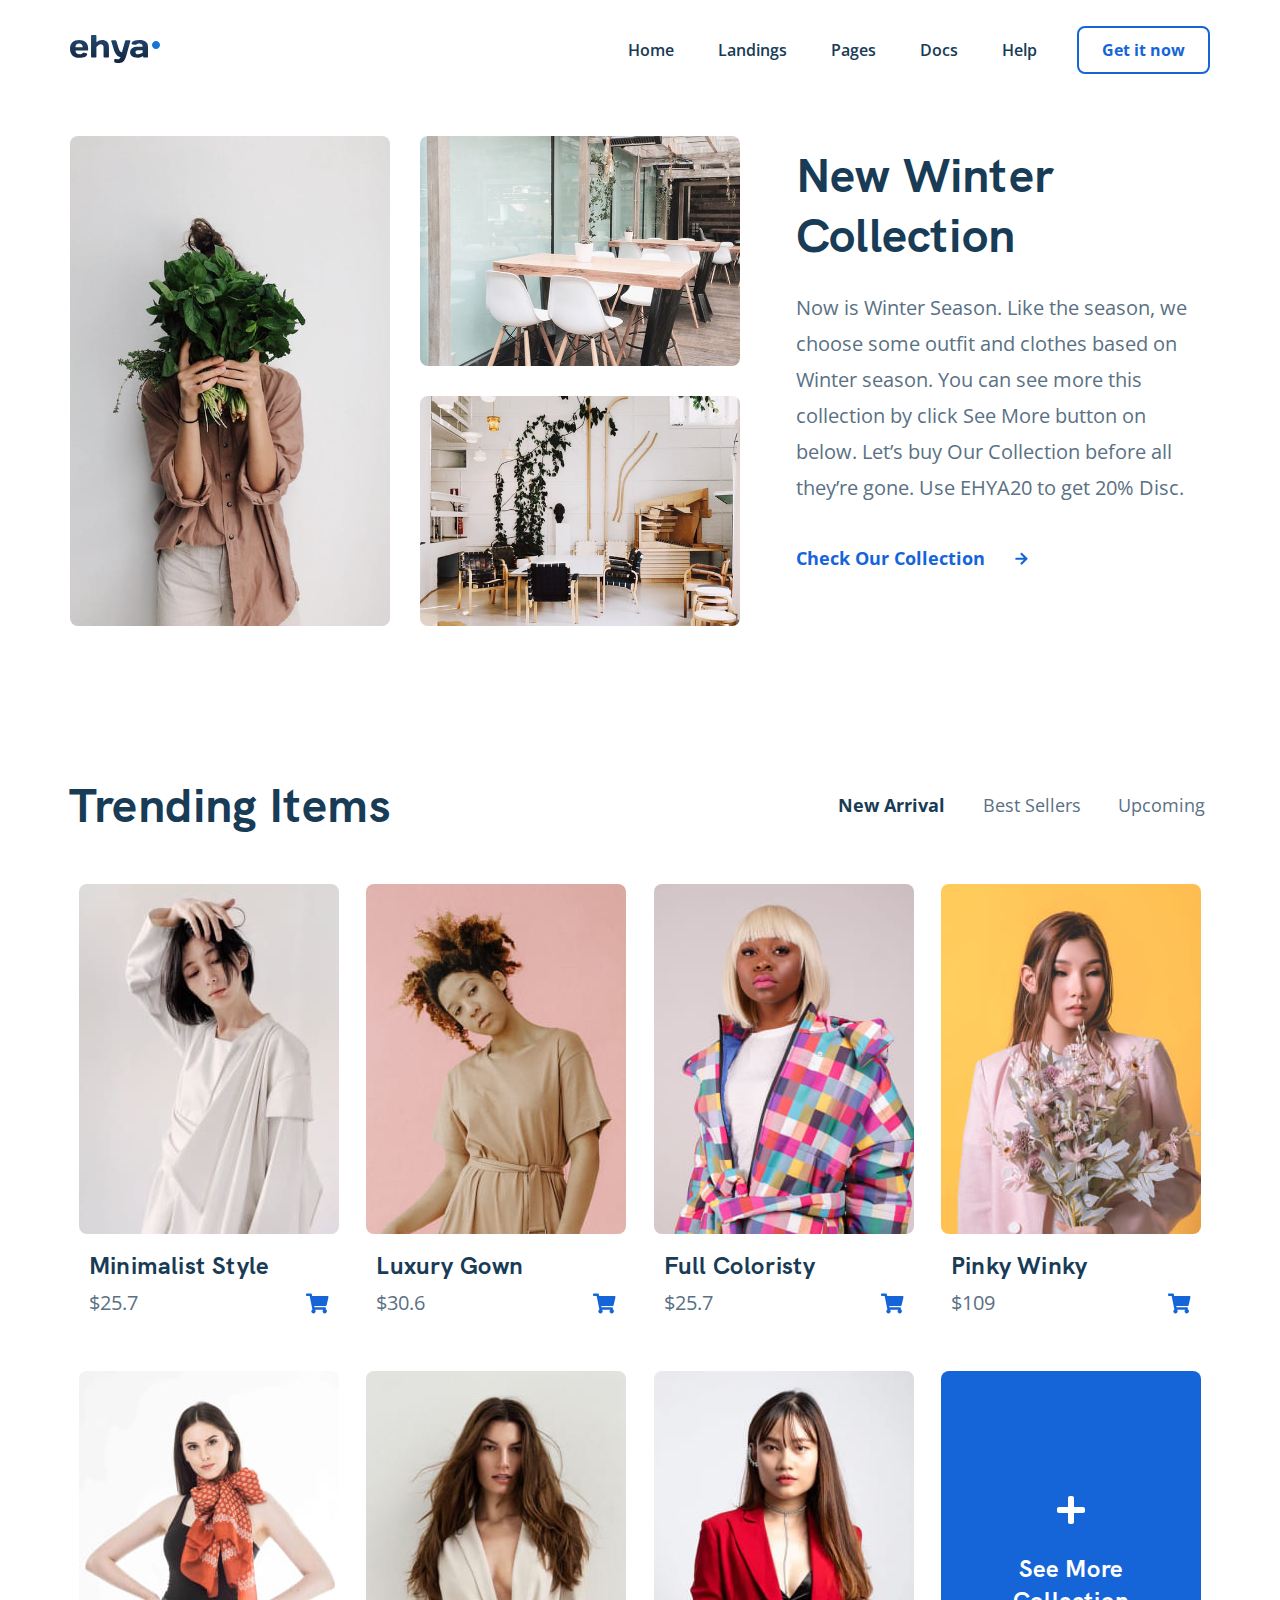
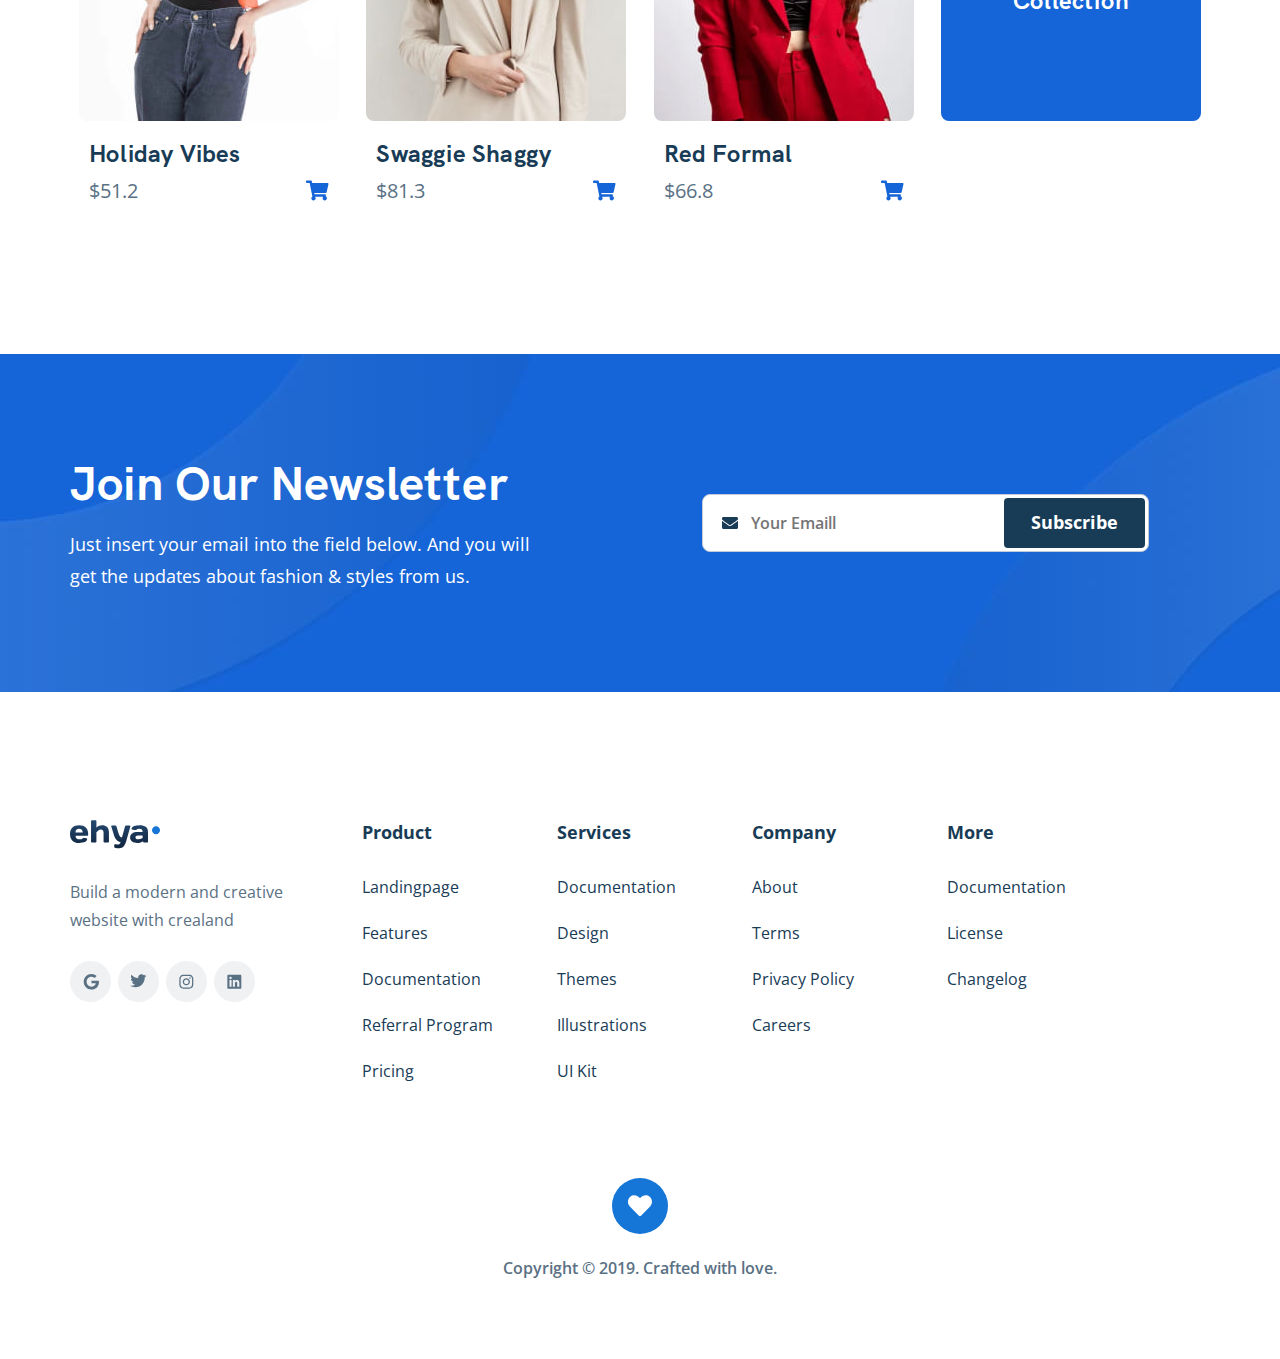
==== index.html @ 6356eb0f "create: add menu" ====
<!DOCTYPE html>
<html lang="en">
	<head>
		<meta charset="UTF-8" />
		<meta name="viewport" content="width=device-width, initial-scale=1.0" />
		<link rel="stylesheet" href="css/style.min.css" />
		<link rel="stylesheet" href="css/style.css.map" />
		<link href="https://fonts.googleapis.com/css2?family=Open+Sans:wght@400;600;700&display=swap" rel="stylesheet" />
		<title>Ehay - Home</title>
	</head>
	<body>
		<header class="header">
			<div class="header-container">
				<div class="header-wrapper">
					<a href="index.html" class="header__logo">
						<img src="img/header-logo.svg" alt="Logo: Ehay" class="header__logo_image" />
					</a>
					<div class="header__items">
						<div class="header__links">
							<a href="#" class="header__item">Home</a>
							<a href="#" class="header__item">Landings</a>
							<a href="#" class="header__item">Pages</a>
							<a href="#" class="header__item">Docs</a>
							<a href="#" class="header__item">Help</a>
						</div>
						<!-- /.header__links -->
						<button type="button" class="header__button">Get it now</button>
						<a href="#" class="header__menu-block"><span class="header__menu header__menu_main"></span></a>
						<div class="header__menu_window menu">
							<div class="menu__links">
								<a href="#" class="menu__item">Home</a>
								<a href="#" class="menu__item">Landings</a>
								<a href="#" class="menu__item">Pages</a>
								<a href="#" class="menu__item">Docs</a>
								<a href="#" class="menu__item">Help</a>
							</div>
							<!-- /.menu__links -->
							<button type="button" class="menu__button">Get it now</button>
						</div>
						<!-- /.header__menu /.menu -->
					</div>
					<!-- /.header__items -->
				</div>
				<!-- /.header-wrapper -->
			</div>
			<!-- /.container -->
		</header>
		<div class="collection">
			<div class="collection-cotainer">
				<div class="collection-left">
					<div class="collection-left__first">
						<img src="img/collection-1.jpg" alt="Image: girl" class="collection-left__first_image" />
					</div>
					<!-- /.collection-left__first -->
					<div class="collection-left__second">
						<img src="img/collection-2.jpg" alt="Image: home" class="collection-left__second_image-1" />
						<img src="img/collection-3.jpg" alt="Image: home" class="collection-left__second_image-2" />
					</div>
				</div>
				<!-- /.collection-left -->
				<div class="collection-right">
					<h2 class="collection-right__title">New Winter Collection</h2>
					<p class="collection-right__text">
						Now is Winter Season. Like the season, we choose some outfit and clothes based on Winter season. You can see more this collection by click See More button on below. Let’s buy Our
						Collection before all they’re gone. Use EHYA20 to get 20% Disc.
					</p>
					<a href="#" class="collection-right__link">Check Our Collection</a>
				</div>
			</div>
			<!-- /.collection-cotainer -->
		</div>
		<!-- /.collection -->
		<div class="trending-items">
			<div class="container trending-items__container">
				<div class="trending-items__wrapper">
					<div class="trending-items__top">
						<h2 class="trending-items__title">Trending Items</h2>
						<ul class="trending-items__ul">
							<li data-target="#newArrival" class="trending-items__li trending-items__li--active">New Arrival</li>
							<li data-target="#bestSellers" class="trending-items__li">Best Sellers</li>
							<li data-target="#upcoming" class="trending-items__li">Upcoming</li>
						</ul>
					</div>
					<!-- /.trending-items__top -->
					<div id="newArrival" class="trending-items__bottom trending-items__bottom--active">
						<div class="trending-items__item-main item-main">
							<img src="img/trending-items__image-1.jpg" alt="girl in clothes" class="item-main__image" />
							<h3 class="item-main__title">Minimalist Style</h3>
							<div class="item-main__price">
								<span class="item-main__price-tag">$25.7</span>
								<img src="img/trending-items__price-basket.svg" alt="Icon: basket" class="item-main__price-basket" />
							</div>
							<!-- /.item-main__price -->
						</div>
						<!-- /.trending-items__item-main /.item-main -->
						<div class="trending-items__item-main item-main">
							<img src="img/trending-items__image-2.jpg" alt="girl in clothes" class="item-main__image" />
							<h3 class="item-main__title">Luxury Gown</h3>
							<div class="item-main__price">
								<span class="item-main__price-tag">$30.6</span>
								<img src="img/trending-items__price-basket.svg" alt="Icon: basket" class="item-main__price-basket" />
							</div>
							<!-- /.item-main__price -->
						</div>
						<!-- /.trending-items__item-main /.item-main -->
						<div class="trending-items__item-main item-main">
							<img src="img/trending-items__image-3.jpg" alt="girl in clothes" class="item-main__image" />
							<h3 class="item-main__title">Full Coloristy</h3>
							<div class="item-main__price">
								<span class="item-main__price-tag">$25.7</span>
								<img src="img/trending-items__price-basket.svg" alt="Icon: basket" class="item-main__price-basket" />
							</div>
							<!-- /.item-main__price -->
						</div>
						<!-- /.trending-items__item-main /.item-main -->
						<div class="trending-items__item-main item-main">
							<img src="img/trending-items__image-4.jpg" alt="girl in clothes" class="item-main__image" />
							<h3 class="item-main__title">Pinky Winky</h3>
							<div class="item-main__price">
								<span class="item-main__price-tag">$109</span>
								<img src="img/trending-items__price-basket.svg" alt="Icon: basket" class="item-main__price-basket" />
							</div>
							<!-- /.item-main__price -->
						</div>
						<!-- /.trending-items__item-main /.item-main -->
						<div class="trending-items__item-main item-main">
							<img src="img/trending-items__image-5.jpg" alt="girl in clothes" class="item-main__image" />
							<h3 class="item-main__title">Holiday Vibes</h3>
							<div class="item-main__price">
								<span class="item-main__price-tag">$51.2</span>
								<img src="img/trending-items__price-basket.svg" alt="Icon: basket" class="item-main__price-basket" />
							</div>
							<!-- /.item-main__price -->
						</div>
						<!-- /.trending-items__item-main /.item-main -->
						<div class="trending-items__item-main item-main">
							<img src="img/trending-items__image-6.jpg" alt="girl in clothes" class="item-main__image" />
							<h3 class="item-main__title">Swaggie Shaggy</h3>
							<div class="item-main__price">
								<span class="item-main__price-tag">$81.3</span>
								<img src="img/trending-items__price-basket.svg" alt="Icon: basket" class="item-main__price-basket" />
							</div>
							<!-- /.item-main__price -->
						</div>
						<!-- /.trending-items__item-main /.item-main -->
						<div class="trending-items__item-main item-main">
							<img src="img/trending-items__image-7.jpg" alt="girl in clothes" class="item-main__image" />
							<h3 class="item-main__title">Red Formal</h3>
							<div class="item-main__price">
								<span class="item-main__price-tag">$66.8</span>
								<img src="img/trending-items__price-basket.svg" alt="Icon: basket" class="item-main__price-basket" />
							</div>
							<!-- /.item-main__price -->
						</div>
						<!-- /.trending-items__item-main /.item-main -->
						<a href="#" class="trending-items__item-more item-more">
							<div class="item-more__wrapper">
								<img src="img/trending-items__more.svg" alt="Icon: plus" class="item-more__image" />
								<span class="item-more__text">See More<br />Collection</span>
							</div>
						</a>
						<!-- /.trending-items__item-more /.item-more -->
					</div>
					<!-- /.trending-items__bottom -->
					<div id="bestSellers" class="trending-items__bottom">
						<div class="trending-items__item-main item-main">
							<img src="img/trending-items__image-2.jpg" alt="girl in clothes" class="item-main__image" />
							<h3 class="item-main__title">Luxury Gown</h3>
							<div class="item-main__price">
								<span class="item-main__price-tag">$30.6</span>
								<img src="img/trending-items__price-basket.svg" alt="Icon: basket" class="item-main__price-basket" />
							</div>
							<!-- /.item-main__price -->
						</div>
						<!-- /.trending-items__item-main /.item-main -->
						<div class="trending-items__item-main item-main">
							<img src="img/trending-items__image-3.jpg" alt="girl in clothes" class="item-main__image" />
							<h3 class="item-main__title">Full Coloristy</h3>
							<div class="item-main__price">
								<span class="item-main__price-tag">$25.7</span>
								<img src="img/trending-items__price-basket.svg" alt="Icon: basket" class="item-main__price-basket" />
							</div>
							<!-- /.item-main__price -->
						</div>
						<!-- /.trending-items__item-main /.item-main -->
						<div class="trending-items__item-main item-main">
							<img src="img/trending-items__image-6.jpg" alt="girl in clothes" class="item-main__image" />
							<h3 class="item-main__title">Swaggie Shaggy</h3>
							<div class="item-main__price">
								<span class="item-main__price-tag">$81.3</span>
								<img src="img/trending-items__price-basket.svg" alt="Icon: basket" class="item-main__price-basket" />
							</div>
							<!-- /.item-main__price -->
						</div>
						<!-- /.trending-items__item-main /.item-main -->
						<div class="trending-items__item-main item-main">
							<img src="img/trending-items__image-7.jpg" alt="girl in clothes" class="item-main__image" />
							<h3 class="item-main__title">Red Formal</h3>
							<div class="item-main__price">
								<span class="item-main__price-tag">$66.8</span>
								<img src="img/trending-items__price-basket.svg" alt="Icon: basket" class="item-main__price-basket" />
							</div>
							<!-- /.item-main__price -->
						</div>
						<!-- /.trending-items__item-main /.item-main -->
						<div class="trending-items__item-main item-main">
							<img src="img/trending-items__image-4.jpg" alt="girl in clothes" class="item-main__image" />
							<h3 class="item-main__title">Pinky Winky</h3>
							<div class="item-main__price">
								<span class="item-main__price-tag">$109</span>
								<img src="img/trending-items__price-basket.svg" alt="Icon: basket" class="item-main__price-basket" />
							</div>
							<!-- /.item-main__price -->
						</div>
						<!-- /.trending-items__item-main /.item-main -->
						<div class="trending-items__item-main item-main">
							<img src="img/trending-items__image-5.jpg" alt="girl in clothes" class="item-main__image" />
							<h3 class="item-main__title">Holiday Vibes</h3>
							<div class="item-main__price">
								<span class="item-main__price-tag">$51.2</span>
								<img src="img/trending-items__price-basket.svg" alt="Icon: basket" class="item-main__price-basket" />
							</div>
							<!-- /.item-main__price -->
						</div>
						<!-- /.trending-items__item-main /.item-main -->
						<div class="trending-items__item-main item-main">
							<img src="img/trending-items__image-1.jpg" alt="girl in clothes" class="item-main__image" />
							<h3 class="item-main__title">Minimalist Style</h3>
							<div class="item-main__price">
								<span class="item-main__price-tag">$25.7</span>
								<img src="img/trending-items__price-basket.svg" alt="Icon: basket" class="item-main__price-basket" />
							</div>
							<!-- /.item-main__price -->
						</div>
						<!-- /.trending-items__item-main /.item-main -->
						<a href="#" class="trending-items__item-more item-more">
							<div class="item-more__wrapper">
								<img src="img/trending-items__more.svg" alt="Icon: plus" class="item-more__image" />
								<span class="item-more__text">See More<br />Collection</span>
							</div>
						</a>
						<!-- /.trending-items__item-more /.item-more -->
					</div>
					<!-- /.trending-items__bottom -->
					<div id="upcoming" class="trending-items__bottom">
						<div class="trending-items__item-main item-main">
							<img src="img/trending-items__image-7.jpg" alt="girl in clothes" class="item-main__image" />
							<h3 class="item-main__title">Red Formal</h3>
							<div class="item-main__price">
								<span class="item-main__price-tag">$66.8</span>
								<img src="img/trending-items__price-basket.svg" alt="Icon: basket" class="item-main__price-basket" />
							</div>
							<!-- /.item-main__price -->
						</div>
						<!-- /.trending-items__item-main /.item-main -->
						<div class="trending-items__item-main item-main">
							<img src="img/trending-items__image-1.jpg" alt="girl in clothes" class="item-main__image" />
							<h3 class="item-main__title">Minimalist Style</h3>
							<div class="item-main__price">
								<span class="item-main__price-tag">$25.7</span>
								<img src="img/trending-items__price-basket.svg" alt="Icon: basket" class="item-main__price-basket" />
							</div>
							<!-- /.item-main__price -->
						</div>
						<!-- /.trending-items__item-main /.item-main -->
						<div class="trending-items__item-main item-main">
							<img src="img/trending-items__image-4.jpg" alt="girl in clothes" class="item-main__image" />
							<h3 class="item-main__title">Pinky Winky</h3>
							<div class="item-main__price">
								<span class="item-main__price-tag">$109</span>
								<img src="img/trending-items__price-basket.svg" alt="Icon: basket" class="item-main__price-basket" />
							</div>
							<!-- /.item-main__price -->
						</div>
						<!-- /.trending-items__item-main /.item-main -->
						<div class="trending-items__item-main item-main">
							<img src="img/trending-items__image-6.jpg" alt="girl in clothes" class="item-main__image" />
							<h3 class="item-main__title">Swaggie Shaggy</h3>
							<div class="item-main__price">
								<span class="item-main__price-tag">$81.3</span>
								<img src="img/trending-items__price-basket.svg" alt="Icon: basket" class="item-main__price-basket" />
							</div>
							<!-- /.item-main__price -->
						</div>
						<!-- /.trending-items__item-main /.item-main -->
						<div class="trending-items__item-main item-main">
							<img src="img/trending-items__image-5.jpg" alt="girl in clothes" class="item-main__image" />
							<h3 class="item-main__title">Holiday Vibes</h3>
							<div class="item-main__price">
								<span class="item-main__price-tag">$51.2</span>
								<img src="img/trending-items__price-basket.svg" alt="Icon: basket" class="item-main__price-basket" />
							</div>
							<!-- /.item-main__price -->
						</div>
						<!-- /.trending-items__item-main /.item-main -->
						<div class="trending-items__item-main item-main">
							<img src="img/trending-items__image-2.jpg" alt="girl in clothes" class="item-main__image" />
							<h3 class="item-main__title">Luxury Gown</h3>
							<div class="item-main__price">
								<span class="item-main__price-tag">$30.6</span>
								<img src="img/trending-items__price-basket.svg" alt="Icon: basket" class="item-main__price-basket" />
							</div>
							<!-- /.item-main__price -->
						</div>
						<!-- /.trending-items__item-main /.item-main -->
						<div class="trending-items__item-main item-main">
							<img src="img/trending-items__image-3.jpg" alt="girl in clothes" class="item-main__image" />
							<h3 class="item-main__title">Full Coloristy</h3>
							<div class="item-main__price">
								<span class="item-main__price-tag">$25.7</span>
								<img src="img/trending-items__price-basket.svg" alt="Icon: basket" class="item-main__price-basket" />
							</div>
							<!-- /.item-main__price -->
						</div>
						<!-- /.trending-items__item-main /.item-main -->
						<a href="#" class="trending-items__item-more item-more">
							<div class="item-more__wrapper">
								<img src="img/trending-items__more.svg" alt="Icon: plus" class="item-more__image" />
								<span class="item-more__text">See More<br />Collection</span>
							</div>
						</a>
						<!-- /.trending-items__item-more /.item-more -->
					</div>
					<!-- /.trending-items__bottom -->
				</div>
				<!-- /.trending-items__wrapper -->
			</div>
			<!-- /.container -->
		</div>
		<!-- /.trending-items -->
		<div class="newsletter">
			<div class="container">
				<div class="newsletter-wrapper">
					<div class="newsletter__left">
						<h2 class="newsletter__title">Join Our Newsletter</h2>
						<p class="newsletter__text">Just insert your email into the field below. And you will get the updates about fashion & styles from us.</p>
					</div>
					<!-- /.newsletter__left -->
					<div class="newsletter__right">
						<form action="send.php" method="POST" class="newsletter__form">
							<input name="email" type="email" class="newsletter__input" placeholder="Your Emaill" required />
							<button name="send-email" type="submit" class="newsletter__button">Subscribe</button>
						</form>
					</div>
					<!-- /.newsletter__right -->
				</div>
				<!-- /.newsletter-wrapper -->
			</div>
			<!-- /.container -->
		</div>
		<!-- /.newsletter -->
		<footer class="footer">
			<div class="container">
				<div class="footer-wrapper">
					<div class="footer__left">
						<a href="index.html" class="footer__logo">
							<img src="img/footer-logo.svg" alt="Logo: Ehay" class="footer__logo_image" />
						</a>
						<p class="footer__left_text">Build a modern and creative website with crealand</p>
						<div class="footer__links social-networks">
							<a href="https://myaccount.google.com/profile" class="social-networks__item"><img src="img/footer-google.svg" alt="icon" class="social-networks__image" /></a>
							<a href="https://twitter.com/" class="social-networks__item"><img src="img/footer-twitter.svg" alt="icon" class="social-networks__image" /></a>
							<a href="https://www.instagram.com/" class="social-networks__item"><img src="img/footer-inst.svg" alt="icon" class="social-networks__image" /></a>
							<a href="https://linkedin.com/" class="social-networks__item"><img src="img/footer-in.svg" alt="icon" class="social-networks__image" /></a>
						</div>
						<!-- /.footer__links -->
					</div>
					<!-- /.footer__left -->
					<div class="footer-right">
						<div class="footer__item">
							<h3 class="footer__item_title">Product</h3>
							<a href="#" class="footer__item_link">Landingpage</a>
							<a href="#" class="footer__item_link">Features</a>
							<a href="#" class="footer__item_link">Documentation</a>
							<a href="#" class="footer__item_link">Referral Program</a>
							<a href="#" class="footer__item_link">Pricing</a>
						</div>
						<div class="footer__item">
							<h3 class="footer__item_title">Services</h3>
							<a href="#" class="footer__item_link">Documentation</a>
							<a href="#" class="footer__item_link">Design</a>
							<a href="#" class="footer__item_link">Themes</a>
							<a href="#" class="footer__item_link">Illustrations</a>
							<a href="#" class="footer__item_link">UI Kit</a>
						</div>
						<div class="footer__item">
							<h3 class="footer__item_title">Company</h3>
							<a href="#" class="footer__item_link">About</a>
							<a href="#" class="footer__item_link">Terms</a>
							<a href="#" class="footer__item_link">Privacy Policy</a>
							<a href="#" class="footer__item_link">Careers</a>
						</div>
						<div class="footer__item">
							<h3 class="footer__item_title">More</h3>
							<a href="#" class="footer__item_link">Documentation</a>
							<a href="#" class="footer__item_link">License</a>
							<a href="#" class="footer__item_link">Changelog</a>
						</div>
					</div>
					<!-- /.footer-right -->
					<div class="footer__bottom">
						<div class="footer__like">
							<img src="img/footer-heart.svg" alt="Icon: heart" class="footer__like_image" />
						</div>
						<!-- /.footer__like -->
						<p class="footer__like_text">Copyright © 2019. Crafted with love.</p>
						<!-- /.footer__like -->
					</div>
					<!-- /.footer__bottom -->
				</div>
				<!-- /.footer-wrapper -->
			</div>
			<!-- /.container -->
		</footer>
		<script src="https://code.jquery.com/jquery-3.5.1.min.js" integrity="sha256-9/aliU8dGd2tb6OSsuzixeV4y/faTqgFtohetphbbj0=" crossorigin="anonymous"></script>
		<script src="js/mail.js"></script>
	</body>
</html>
---- css/style.min.css ----
/*! normalize.css v8.0.1 | MIT License | github.com/necolas/normalize.css */
/* Document
 ========================================================================== */
/**
 * 1. Correct the line height in all browsers.
 * 2. Prevent adjustments of font size after orientation changes in iOS.
 */
html {
  line-height: 1.15;
  /* 1 */
  -webkit-text-size-adjust: 100%;
  /* 2 */
}

/* Sections
 ========================================================================== */
/**
 * Remove the margin in all browsers.
 */
body {
  margin: 0;
}

/**
 * Render the `main` element consistently in IE.
 */
main {
  display: block;
}

/**
 * Correct the font size and margin on `h1` elements within `section` and
 * `article` contexts in Chrome, Firefox, and Safari.
 */
h1 {
  font-size: 2em;
  margin: 0.67em 0;
}

/* Grouping content
 ========================================================================== */
/**
 * 1. Add the correct box sizing in Firefox.
 * 2. Show the overflow in Edge and IE.
 */
hr {
  box-sizing: content-box;
  /* 1 */
  height: 0;
  /* 1 */
  overflow: visible;
  /* 2 */
}

/**
 * 1. Correct the inheritance and scaling of font size in all browsers.
 * 2. Correct the odd `em` font sizing in all browsers.
 */
pre {
  font-family: monospace, monospace;
  /* 1 */
  font-size: 1em;
  /* 2 */
}

/* Text-level semantics
 ========================================================================== */
/**
 * Remove the gray background on active links in IE 10.
 */
a {
  background-color: transparent;
}

/**
 * 1. Remove the bottom border in Chrome 57-
 * 2. Add the correct text decoration in Chrome, Edge, IE, Opera, and Safari.
 */
abbr[title] {
  border-bottom: none;
  /* 1 */
  text-decoration: underline;
  /* 2 */
  text-decoration: underline dotted;
  /* 2 */
}

/**
 * Add the correct font weight in Chrome, Edge, and Safari.
 */
b,
strong {
  font-weight: bolder;
}

/**
 * 1. Correct the inheritance and scaling of font size in all browsers.
 * 2. Correct the odd `em` font sizing in all browsers.
 */
code,
kbd,
samp {
  font-family: monospace, monospace;
  /* 1 */
  font-size: 1em;
  /* 2 */
}

/**
 * Add the correct font size in all browsers.
 */
small {
  font-size: 80%;
}

/**
 * Prevent `sub` and `sup` elements from affecting the line height in
 * all browsers.
 */
sub,
sup {
  font-size: 75%;
  line-height: 0;
  position: relative;
  vertical-align: baseline;
}

sub {
  bottom: -0.25em;
}

sup {
  top: -0.5em;
}

/* Embedded content
 ========================================================================== */
/**
 * Remove the border on images inside links in IE 10.
 */
img {
  border-style: none;
}

/* Forms
 ========================================================================== */
/**
 * 1. Change the font styles in all browsers.
 * 2. Remove the margin in Firefox and Safari.
 */
button,
input,
optgroup,
select,
textarea {
  font-family: inherit;
  /* 1 */
  font-size: 100%;
  /* 1 */
  line-height: 1.15;
  /* 1 */
  margin: 0;
  /* 2 */
}

/**
 * Show the overflow in IE.
 * 1. Show the overflow in Edge.
 */
button,
input {
  /* 1 */
  overflow: visible;
}

/**
 * Remove the inheritance of text transform in Edge, Firefox, and IE.
 * 1. Remove the inheritance of text transform in Firefox.
 */
button,
select {
  /* 1 */
  text-transform: none;
}

/**
 * Correct the inability to style clickable types in iOS and Safari.
 */
button,
[type="button"],
[type="reset"],
[type="submit"] {
  -webkit-appearance: button;
}

/**
 * Remove the inner border and padding in Firefox.
 */
button::-moz-focus-inner,
[type="button"]::-moz-focus-inner,
[type="reset"]::-moz-focus-inner,
[type="submit"]::-moz-focus-inner {
  border-style: none;
  padding: 0;
}

/**
 * Restore the focus styles unset by the previous rule.
 */
button:-moz-focusring,
[type="button"]:-moz-focusring,
[type="reset"]:-moz-focusring,
[type="submit"]:-moz-focusring {
  outline: 1px dotted ButtonText;
}

/**
 * Correct the padding in Firefox.
 */
fieldset {
  padding: 0.35em 0.75em 0.625em;
}

/**
 * 1. Correct the text wrapping in Edge and IE.
 * 2. Correct the color inheritance from `fieldset` elements in IE.
 * 3. Remove the padding so developers are not caught out when they zero out
 *    `fieldset` elements in all browsers.
 */
legend {
  box-sizing: border-box;
  /* 1 */
  color: inherit;
  /* 2 */
  display: table;
  /* 1 */
  max-width: 100%;
  /* 1 */
  padding: 0;
  /* 3 */
  white-space: normal;
  /* 1 */
}

/**
 * Add the correct vertical alignment in Chrome, Firefox, and Opera.
 */
progress {
  vertical-align: baseline;
}

/**
 * Remove the default vertical scrollbar in IE 10+.
 */
textarea {
  overflow: auto;
}

/**
 * 1. Add the correct box sizing in IE 10.
 * 2. Remove the padding in IE 10.
 */
[type="checkbox"],
[type="radio"] {
  box-sizing: border-box;
  /* 1 */
  padding: 0;
  /* 2 */
}

/**
 * Correct the cursor style of increment and decrement buttons in Chrome.
 */
[type="number"]::-webkit-inner-spin-button,
[type="number"]::-webkit-outer-spin-button {
  height: auto;
}

/**
 * 1. Correct the odd appearance in Chrome and Safari.
 * 2. Correct the outline style in Safari.
 */
[type="search"] {
  -webkit-appearance: textfield;
  /* 1 */
  outline-offset: -2px;
  /* 2 */
}

/**
 * Remove the inner padding in Chrome and Safari on macOS.
 */
[type="search"]::-webkit-search-decoration {
  -webkit-appearance: none;
}

/**
 * 1. Correct the inability to style clickable types in iOS and Safari.
 * 2. Change font properties to `inherit` in Safari.
 */
::-webkit-file-upload-button {
  -webkit-appearance: button;
  /* 1 */
  font: inherit;
  /* 2 */
}

/* Interactive
 ========================================================================== */
/*
 * Add the correct display in Edge, IE 10+, and Firefox.
 */
details {
  display: block;
}

/*
 * Add the correct display in all browsers.
 */
summary {
  display: list-item;
}

/* Misc
 ========================================================================== */
/**
 * Add the correct display in IE 10+.
 */
template {
  display: none;
}

/**
 * Add the correct display in IE 10.
 */
[hidden] {
  display: none;
}

* {
  box-sizing: border-box;
  outline: none;
}

body {
  overflow-x: hidden;
}

.container {
  width: 1140px;
  margin: auto;
}

@font-face {
  font-family: 'HK Grotesk';
  src: url("../fonts/HKGrotesk-SemiBold.eot");
  src: local("HK Grotesk SemiBold"), local("HKGrotesk-SemiBold"), url("../fonts/HKGrotesk-SemiBold.eot?#iefix") format("embedded-opentype"), url("../fonts/HKGrotesk-SemiBold.woff2") format("woff2"), url("../fonts/HKGrotesk-SemiBold.woff") format("woff"), url("../fonts/HKGrotesk-SemiBold.ttf") format("truetype");
  font-weight: 600;
  font-style: normal;
}

@font-face {
  font-family: 'HK Grotesk';
  src: url("../fonts/HKGrotesk-Bold.eot");
  src: local("HK Grotesk Bold"), local("HKGrotesk-Bold"), url("../fonts/HKGrotesk-Bold.eot?#iefix") format("embedded-opentype"), url("../fonts/HKGrotesk-Bold.woff2") format("woff2"), url("../fonts/HKGrotesk-Bold.woff") format("woff"), url("../fonts/HKGrotesk-Bold.ttf") format("truetype");
  font-weight: bold;
  font-style: normal;
}

@font-face {
  font-family: 'HK Grotesk';
  src: url("../fonts/HKGrotesk-Regular.eot");
  src: local("HK Grotesk Regular"), local("HKGrotesk-Regular"), url("../fonts/HKGrotesk-Regular.eot?#iefix") format("embedded-opentype"), url("../fonts/HKGrotesk-Regular.woff2") format("woff2"), url("../fonts/HKGrotesk-Regular.woff") format("woff"), url("../fonts/HKGrotesk-Regular.ttf") format("truetype");
  font-weight: normal;
  font-style: normal;
}

.header {
  font-family: Open Sans;
  padding: 26px 0;
  margin-bottom: 36px;
}

.header-container {
  width: 1140px;
  margin: auto;
}

.header-wrapper {
  display: flex;
  justify-content: space-between;
  align-items: center;
  position: relative;
  outline: 1px res solid;
}

.header__items {
  display: flex;
  align-items: center;
}

.header__item {
  font-style: normal;
  font-weight: 600;
  font-size: 16px;
  line-height: 22px;
  text-decoration: none;
  color: #183B56;
}

.header__item:not(:last-child) {
  margin-right: 40px;
}

.header__button {
  color: #1565D8;
  padding: 13px 23px;
  font-weight: bold;
  background-color: #fff;
  border: 2px solid #1565D8;
  border-radius: 8px;
  margin-left: 40px;
  cursor: pointer;
}

.header__button:hover {
  background-color: #1565D8;
  color: #ffffff;
}

.header__menu {
  display: none;
}

.header__menu_window {
  display: none;
  opacity: 0;
  transition: 0.2s;
}

.header__menu_window--active {
  opacity: 1;
  transition: 0.2s;
  display: block;
}

.header__logo {
  z-index: 70;
}

.footer {
  padding-top: 128px;
  padding-bottom: 80px;
}

.footer-wrapper {
  display: flex;
  flex-wrap: wrap;
}

.footer__left {
  max-width: 263px;
  display: flex;
  flex-direction: column;
  margin-right: 29px;
}

.footer__left_text {
  margin-top: 0;
  margin-bottom: 27px;
  font-family: Open Sans;
  font-style: normal;
  font-weight: normal;
  font-size: 16px;
  line-height: 28px;
  color: #5A7184;
}

.footer-right {
  display: flex;
}

.footer__item {
  min-width: 165px;
  display: flex;
  flex-direction: column;
  margin-right: 30px;
}

.footer__item_title {
  font-family: Open Sans;
  font-style: normal;
  font-weight: bold;
  font-size: 18px;
  line-height: 25px;
  color: #183B56;
  margin-bottom: 31px;
  margin-top: 0;
}

.footer__item_link {
  font-family: Open Sans;
  font-style: normal;
  font-weight: normal;
  font-size: 16px;
  line-height: 22px;
  color: #183B56;
  text-decoration: none;
  width: auto;
}

.footer__item_link:not(:last-child) {
  margin-bottom: 24px;
}

.footer__bottom {
  margin: auto;
  margin-top: 96px;
}

.footer__like {
  width: 56px;
  height: 56px;
  border-radius: 50%;
  background-color: #1576D8;
  display: flex;
  align-items: center;
  justify-content: center;
  margin: auto;
  margin-bottom: 23px;
}

.footer__like_image {
  margin-right: 1px;
}

.footer__like_text {
  font-family: Open Sans;
  font-style: normal;
  font-weight: 600;
  font-size: 16px;
  line-height: 22px;
  color: #5A7184;
  margin-top: 0;
  margin-bottom: 0;
}

.footer__logo {
  margin-bottom: 25px;
}

.social-networks {
  display: flex;
  flex-direction: row;
}

.social-networks__item {
  display: flex;
  height: 41px;
  width: 41px;
  border-radius: 50%;
  background-color: #EFF1F3;
  position: relative;
  justify-content: center;
  align-items: center;
}

.social-networks__item:not(:last-child) {
  margin-right: 7px;
}

.newsletter {
  padding: 100px 0;
  background: url(../img/background-newsletter.jpg) no-repeat;
  background-size: cover;
}

.newsletter-wrapper {
  display: flex;
  align-items: center;
  justify-content: space-between;
}

.newsletter__left {
  flex-basis: 50%;
}

.newsletter__right {
  flex-basis: 50%;
  justify-content: center;
}

.newsletter__text {
  max-width: 490px;
}

.newsletter__form {
  position: relative;
  margin: auto;
  width: 447px;
}

.newsletter__form:before {
  content: '';
  position: absolute;
  top: 0;
  bottom: 0;
  left: 20px;
  margin: auto 0;
  width: 16px;
  height: 12px;
  background: url("../img/newsletter-email.svg") no-repeat;
  background-size: cover;
}

.newsletter__input {
  width: 100%;
  padding: 17px 160px 17px 48px;
  border: none;
  background: #FFFFFF;
  border: 1px solid #C3CAD9;
  border-radius: 8px;
  font-family: Open Sans;
  font-style: normal;
  font-weight: 600;
  font-size: 16px;
  line-height: 22px;
  color: #959EAD;
}

.newsletter__button {
  position: absolute;
  min-height: 48px;
  top: 4px;
  right: 4px;
  bottom: 4px;
  background: #183B56;
  border-radius: 4px;
  color: #FFFFFF;
  font-family: Open Sans;
  font-style: normal;
  font-weight: bold;
  font-size: 18px;
  line-height: 25px;
  border: none;
  padding: 0 27px;
  cursor: pointer;
}

.newsletter__title {
  font-family: HK Grotesk;
  font-style: normal;
  font-weight: bold;
  font-size: 48px;
  line-height: 60px;
  letter-spacing: 0.2px;
  color: #FFFFFF;
  margin-top: 0;
  margin-bottom: 14px;
}

.newsletter__text {
  font-family: Open Sans;
  font-style: normal;
  font-weight: normal;
  font-size: 18px;
  line-height: 32px;
  color: #FFFFFF;
  margin-top: 0;
  margin-bottom: 0;
}

.trending-items {
  margin-bottom: 145px;
}

.trending-items__wrapper {
  margin-right: 9px;
  margin-left: 9px;
}

.trending-items__top {
  display: flex;
  align-items: center;
  justify-content: space-between;
  margin-bottom: 48px;
  margin-left: -10px;
}

.trending-items__title {
  font-family: HK Grotesk;
  font-style: normal;
  font-weight: bold;
  font-size: 48px;
  line-height: 60px;
  letter-spacing: 0.2px;
  color: #183B56;
  margin-top: 0;
  margin-bottom: 0;
}

.trending-items__ul {
  list-style: none;
  padding: 0;
  margin: 0;
  display: flex;
  align-items: center;
  margin-right: -25px;
}

.trending-items__li {
  font-family: Open Sans;
  font-style: normal;
  font-weight: normal;
  font-size: 18px;
  line-height: 25px;
  color: #5A7184;
  cursor: pointer;
  width: 108px;
}

.trending-items__li--active {
  font-weight: bold;
  color: #183B56;
}

.trending-items__li:nth-child(3) {
  margin-left: 27px;
}

.trending-items__li:nth-child(2) {
  margin-left: 37px;
}

.trending-items__bottom {
  display: flex;
  justify-content: space-between;
  flex-wrap: wrap;
  display: none;
}

.trending-items__bottom--active {
  display: flex;
}

.item-main {
  width: 260px;
}

.item-main:nth-child(1) {
  margin-bottom: 50px;
}

.item-main__image {
  width: 260px;
  height: 350px;
  overflow: hidden;
  object-fit: cover;
  border-radius: 8px;
  margin-bottom: 12px;
  cursor: pointer;
}

.item-main__title {
  font-family: HK Grotesk;
  font-style: normal;
  font-weight: bold;
  font-size: 24px;
  line-height: 32px;
  letter-spacing: 0.2px;
  color: #183B56;
  margin-top: 0;
  margin-bottom: 3px;
  margin-left: 10px;
  cursor: pointer;
}

.item-main__price {
  width: 240px;
  display: flex;
  justify-content: space-between;
  align-items: center;
  margin-right: 10px;
  margin-left: 10px;
}

.item-main__price-tag {
  font-family: Open Sans;
  font-style: normal;
  font-weight: normal;
  font-size: 20px;
  line-height: 36px;
  color: #5A7184;
  cursor: pointer;
}

.item-main__price-basket {
  width: 23px;
  cursor: pointer;
}

.item-more {
  width: 260px;
  height: 350px;
  background: #1565D8;
  border-radius: 8px;
  display: flex;
  justify-content: center;
  cursor: pointer;
  text-decoration: none;
}

.item-more__wrapper {
  width: 116px;
  margin-top: 125px;
  display: flex;
  flex-direction: column;
  align-items: center;
}

.item-more__image {
  width: 28px;
  margin-bottom: 29px;
  cursor: pointer;
}

.item-more__text {
  font-family: HK Grotesk;
  font-style: normal;
  font-weight: bold;
  font-size: 24px;
  line-height: 32px;
  text-align: center;
  letter-spacing: 0.2px;
  color: #FFFFFF;
}

.thanks-you__title {
  font-family: HK Grotesk;
  font-style: normal;
  font-weight: bold;
  font-size: 40px;
  line-height: 60px;
  letter-spacing: 0.2px;
  color: #959EAD;
  margin-top: 0;
  margin-bottom: 14px;
}

.thanks-you__text {
  font-family: Open Sans;
  font-style: normal;
  font-weight: normal;
  font-size: 18px;
  line-height: 32px;
  color: #959EAD;
  margin-top: 0;
  margin-bottom: 50px;
}

.thanks-you__button {
  min-height: 48px;
  background: #183B56;
  border-radius: 4px;
  color: #FFFFFF;
  font-family: Open Sans;
  font-style: normal;
  font-weight: bold;
  font-size: 18px;
  line-height: 25px;
  border: none;
  padding: 14px 27px;
  text-decoration: none;
}

.collection {
  margin-bottom: 145px;
}

.collection-cotainer {
  width: 1140px;
  margin: auto;
  display: flex;
}

.collection-left {
  display: flex;
  width: 668px;
  justify-content: space-between;
}

.collection-left__first {
  margin-right: 30px;
}

.collection-left__first_image {
  width: 320px;
  height: 490px;
  border-radius: 8px;
  object-fit: cover;
  overflow: hidden;
}

.collection-left__second {
  display: flex;
  flex-direction: column;
  align-content: space-between;
}

.collection-left__second_image-1 {
  width: 320px;
  height: 230px;
  border-radius: 8px;
  object-fit: cover;
  overflow: hidden;
  margin-bottom: 30px;
}

.collection-left__second_image-2 {
  width: 320px;
  height: 230px;
  border-radius: 8px;
  object-fit: cover;
  overflow: hidden;
}

.collection-right {
  padding: 10px 10px 55px 58px;
}

.collection-right__title {
  font-family: HK Grotesk;
  font-style: normal;
  font-weight: bold;
  font-size: 48px;
  line-height: 60px;
  letter-spacing: 0.2px;
  color: #183B56;
  margin-top: 0;
  margin-bottom: 24px;
}

.collection-right__text {
  font-family: Open Sans;
  font-style: normal;
  font-weight: normal;
  font-size: 20px;
  line-height: 36px;
  color: #5A7184;
  margin-bottom: 40px;
}

.collection-right__link {
  font-family: Open Sans;
  font-style: normal;
  font-weight: bold;
  font-size: 18px;
  line-height: 25px;
  text-align: center;
  color: #1565D8;
  text-decoration: none;
  position: relative;
}

.collection-right__link::before {
  content: '';
  position: absolute;
  top: 3px;
  bottom: 0;
  right: -43px;
  background: url("../img/collection-needle.svg") no-repeat;
  width: 13px;
  height: 16px;
  margin: auto 0;
}

.menu {
  position: absolute;
  top: -6px;
  right: -12px;
  background-color: #fff;
  width: 200px;
  height: auto;
  border-radius: 8px;
  padding-top: 30px;
  padding-bottom: 20px;
  z-index: 50;
}

.menu__links {
  display: flex;
  flex-direction: column;
}

.menu__item {
  font-family: Open Sans;
  font-style: normal;
  font-weight: 600;
  font-size: 16px;
  line-height: 22px;
  text-align: center;
  color: #183B56;
  text-decoration: none;
  margin-bottom: 17px;
}

.menu__button {
  padding: 8px 30px;
  background-color: #fff;
  border: 2px solid #1565D8;
  border-radius: 8px;
  display: block;
  margin: auto;
  cursor: pointer;
  font-family: Open Sans;
  font-style: normal;
  font-weight: bold;
  font-size: 16px;
  line-height: 22px;
  text-align: center;
  color: #1565D8;
}

@media (max-width: 1200px) {
  .container {
    max-width: 960px;
  }
  .header-container {
    max-width: 960px;
  }
  .newsletter__form {
    width: 420px;
    margin-right: 0;
  }
  .footer {
    padding: 64px 0;
  }
  .footer__left {
    width: 220px;
    margin-right: 35px;
  }
  .footer__item {
    margin-right: 35px;
    min-width: 140px;
  }
  .footer__bottom {
    margin-top: 62px;
  }
  .item-main {
    width: 210px;
  }
  .item-main__image {
    width: 210px;
    height: 314px;
  }
  .item-main__price {
    width: 195px;
  }
  .item-more {
    width: 210px;
    height: 314px;
  }
  .collection {
    margin-bottom: 80px;
  }
  .collection-cotainer {
    flex-direction: column;
    max-width: 670px;
  }
  .collection-left {
    margin: auto;
    margin-bottom: 40px;
  }
  .collection-right {
    padding: 0;
  }
  .collection-right__title {
    margin-bottom: 18px;
  }
  .collection-right__text {
    margin-top: 0;
    margin-bottom: 30px;
  }
}

@media (max-width: 992px) {
  .container, .newsletter-wrapper {
    max-width: 700px;
  }
  .header {
    padding-top: 26px;
    padding-bottom: 18px;
    margin-top: 8px;
    margin-bottom: 30px;
  }
  .header-container {
    max-width: 647px;
  }
  .header__links {
    display: none;
  }
  .header__button {
    display: none;
  }
  .header__menu {
    display: block;
  }
  .header__menu_main--active {
    visibility: hidden;
  }
  .header__menu-block {
    margin-top: -1px;
    margin-left: -25px;
    width: 22px;
    height: 18px;
    position: relative;
    background-color: #fff;
    z-index: 70;
  }
  .header__menu-block span,
  .header__menu-block span::before,
  .header__menu-block span::after {
    position: absolute;
    top: 50%;
    margin-top: -1px;
    left: 50%;
    margin-left: -11px;
    width: 22px;
    height: 2px;
    background: #3A4C66;
  }
  .header__menu-block span::before,
  .header__menu-block span::after {
    content: '';
    display: block;
    transition: 0.2s;
    visibility: visible;
  }
  .header__menu-block span::before {
    transform: translateY(-8px);
  }
  .header__menu-block span::after {
    transform: translateY(8px);
  }
  .header__menu-block_active span:before {
    transform: rotate(-45deg);
    width: 20px;
    transform-origin: center;
  }
  .header__menu-block_active span:after {
    transform: rotate(45deg);
    width: 20px;
    transform-origin: center;
  }
  .newsletter {
    padding-top: 72px;
    padding-bottom: 80px;
  }
  .newsletter-wrapper {
    flex-wrap: wrap;
  }
  .newsletter__right {
    display: flex;
    flex-basis: 100%;
    justify-content: center;
    margin: auto;
  }
  .newsletter__left {
    display: flex;
    flex-basis: 100%;
    justify-content: center;
    flex-direction: column;
    align-items: center;
  }
  .newsletter__form {
    margin-left: 0;
  }
  .newsletter__text {
    text-align: center;
    margin-bottom: 56px;
  }
  .newsletter__form {
    width: 447px;
  }
  .footer__left {
    width: 253px;
    margin-right: 38px;
    margin-left: 16px;
  }
  .footer-right {
    max-width: 386px;
    flex-wrap: wrap;
    justify-content: space-between;
  }
  .footer__item {
    width: 160px;
    margin-right: 28px;
  }
  .footer__item_link:not(:last-child) {
    margin-bottom: 26px;
  }
  .footer__item:nth-child(1) {
    margin-bottom: 48px;
  }
  .footer__item:nth-child(2) {
    margin-bottom: 48px;
  }
  .footer__bottom {
    margin-right: 210px;
    margin-top: 63px;
  }
  .trending-items {
    margin-bottom: 80px;
  }
  .trending-items__wrapper {
    margin-right: 46px;
    margin-left: 46px;
  }
  .trending-items__top {
    flex-direction: column;
    margin-bottom: 56px;
  }
  .trending-items__title {
    margin-bottom: 28px;
  }
  .item-main {
    width: 280px;
  }
  .item-main__image {
    width: 280px;
    height: 355px;
    margin-bottom: 12px;
  }
  .item-main:nth-child(1) {
    margin-bottom: 50px;
  }
  .item-main:nth-child(3) {
    margin-bottom: 50px;
  }
  .item-main:nth-child(5) {
    margin-bottom: 50px;
  }
  .item-main__price {
    width: 260px;
  }
  .item-more {
    width: 280px;
    height: 350px;
  }
}

@media (max-width: 768px) {
  .container {
    max-width: 576px;
    width: 86%;
  }
  .header {
    padding: 18px 0;
    margin-top: 0;
    margin-bottom: 24px;
  }
  .header-container {
    max-width: 576px;
    width: 86%;
  }
  .newsletter__title {
    font-size: 28px;
    line-height: 36px;
    text-align: center;
    letter-spacing: 0.2px;
    margin-bottom: 24px;
  }
  .newsletter__text {
    font-size: 16px;
    line-height: 28px;
    max-width: none;
    margin-bottom: 36px;
  }
  .newsletter__form {
    width: 100%;
  }
  .newsletter__form::before {
    top: -58px;
  }
  .newsletter__input {
    margin-bottom: 10px;
    padding-top: 13px;
    padding-bottom: 13px;
    padding-right: 20px;
  }
  .newsletter__button {
    position: relative;
    width: 100%;
    top: 0;
    bottom: 0;
    right: 0;
    padding: 0 24px;
  }
  .footer {
    padding-top: 46px;
    padding-bottom: 64px;
  }
  .footer-wrapper {
    flex-direction: column;
  }
  .footer__left {
    order: 2;
    margin-right: 0;
    margin-left: 0;
    margin: auto;
  }
  .footer__left_text {
    font-size: 14px;
    line-height: 24px;
    text-align: center;
    width: 263px;
    margin-bottom: 21px;
    margin-left: -10px;
    margin-top: 10px;
  }
  .footer-right {
    justify-content: flex-start;
    max-width: 260px;
    margin: auto;
  }
  .footer__item {
    width: 113px;
    min-width: 113px;
    margin-right: 0;
    margin-left: 0;
  }
  .footer__item:nth-child(1) {
    margin-right: 31px;
  }
  .footer__item:nth-child(3) {
    margin-right: 31px;
    margin-bottom: 47px;
  }
  .footer__item:nth-child(1) {
    margin-bottom: 39px;
  }
  .footer__item:nth-child(2) {
    margin-bottom: 39px;
  }
  .footer__item_link {
    font-size: 14px;
    line-height: 20px;
  }
  .footer__item_link:not(:last-child) {
    margin-bottom: 15px;
  }
  .footer__item_title {
    font-size: 16px;
    line-height: 22px;
    margin-bottom: 20px;
  }
  .footer__bottom {
    display: none;
  }
  .footer__logo {
    margin-bottom: 14px;
    margin: auto;
  }
  .social-networks {
    margin: auto;
  }
  .trending-items {
    margin-bottom: 48px;
  }
  .trending-items__wrapper {
    width: 290px;
    margin: auto;
  }
  .trending-items__title {
    margin-bottom: 24px;
    font-size: 28px;
    line-height: 36px;
  }
  .trending-items__ul {
    margin-right: 0;
  }
  .trending-items__li {
    font-size: 16px;
    line-height: 22px;
  }
  .trending-items__li:nth-child(3) {
    margin-left: 0;
    margin-right: -13px;
    width: 83px;
  }
  .trending-items__li:nth-child(2) {
    margin-left: 0;
    margin-right: 7px;
    width: 95px;
  }
  .trending-items__li:nth-child(1) {
    margin-left: 0;
    margin-right: 17px;
    width: 95px;
  }
  .trending-items__top {
    margin-bottom: 36px;
  }
  .trending-items__container {
    width: 91%;
  }
  .item-main {
    width: 140px;
  }
  .item-main__image {
    width: 140px;
    height: 170px;
  }
  .item-main:nth-child(1) {
    margin-bottom: 24px;
  }
  .item-main:nth-child(3) {
    margin-bottom: 24px;
  }
  .item-main:nth-child(5) {
    margin-bottom: 24px;
  }
  .item-main__title {
    font-size: 16px;
    line-height: 20px;
  }
  .item-main__price {
    width: 60px;
  }
  .item-main__price-tag {
    font-size: 14px;
    line-height: 24px;
  }
  .item-main__price-basket {
    width: 14px;
  }
  .item-more {
    width: 140px;
    height: 170px;
  }
  .item-more__wrapper {
    margin-top: 43px;
  }
  .item-more__image {
    width: 25px;
    margin-bottom: 22px;
  }
  .item-more__text {
    font-size: 20px;
    line-height: 24px;
  }
  .collection {
    margin-bottom: 64px;
  }
  .collection-cotainer {
    flex-direction: column;
    width: auto;
  }
  .collection-left {
    margin: auto;
    margin-bottom: 40px;
    flex-direction: column;
    width: auto;
    margin-bottom: 36px;
  }
  .collection-left__first {
    margin-right: 0;
    margin-bottom: 14px;
  }
  .collection-left__first_image {
    width: 290px;
    height: 300px;
  }
  .collection-left__second {
    flex-direction: row;
  }
  .collection-left__second_image-1 {
    margin-bottom: 0;
    margin-right: 14px;
    width: 138px;
    height: 97px;
  }
  .collection-left__second_image-2 {
    width: 138px;
    height: 97px;
  }
  .collection-right {
    width: 290px;
    margin: auto;
  }
  .collection-right__title {
    font-size: 28px;
    line-height: 36px;
    margin-bottom: 16px;
  }
  .collection-right__text {
    font-size: 16px;
    line-height: 28px;
    margin-bottom: 24px;
    margin-right: 5px;
    margin-left: 5px;
  }
  .collection-right__link {
    margin: auto;
    margin-left: 40px;
    font-size: 16px;
    line-height: 22px;
  }
}
/*# sourceMappingURL=style.min.css.map */
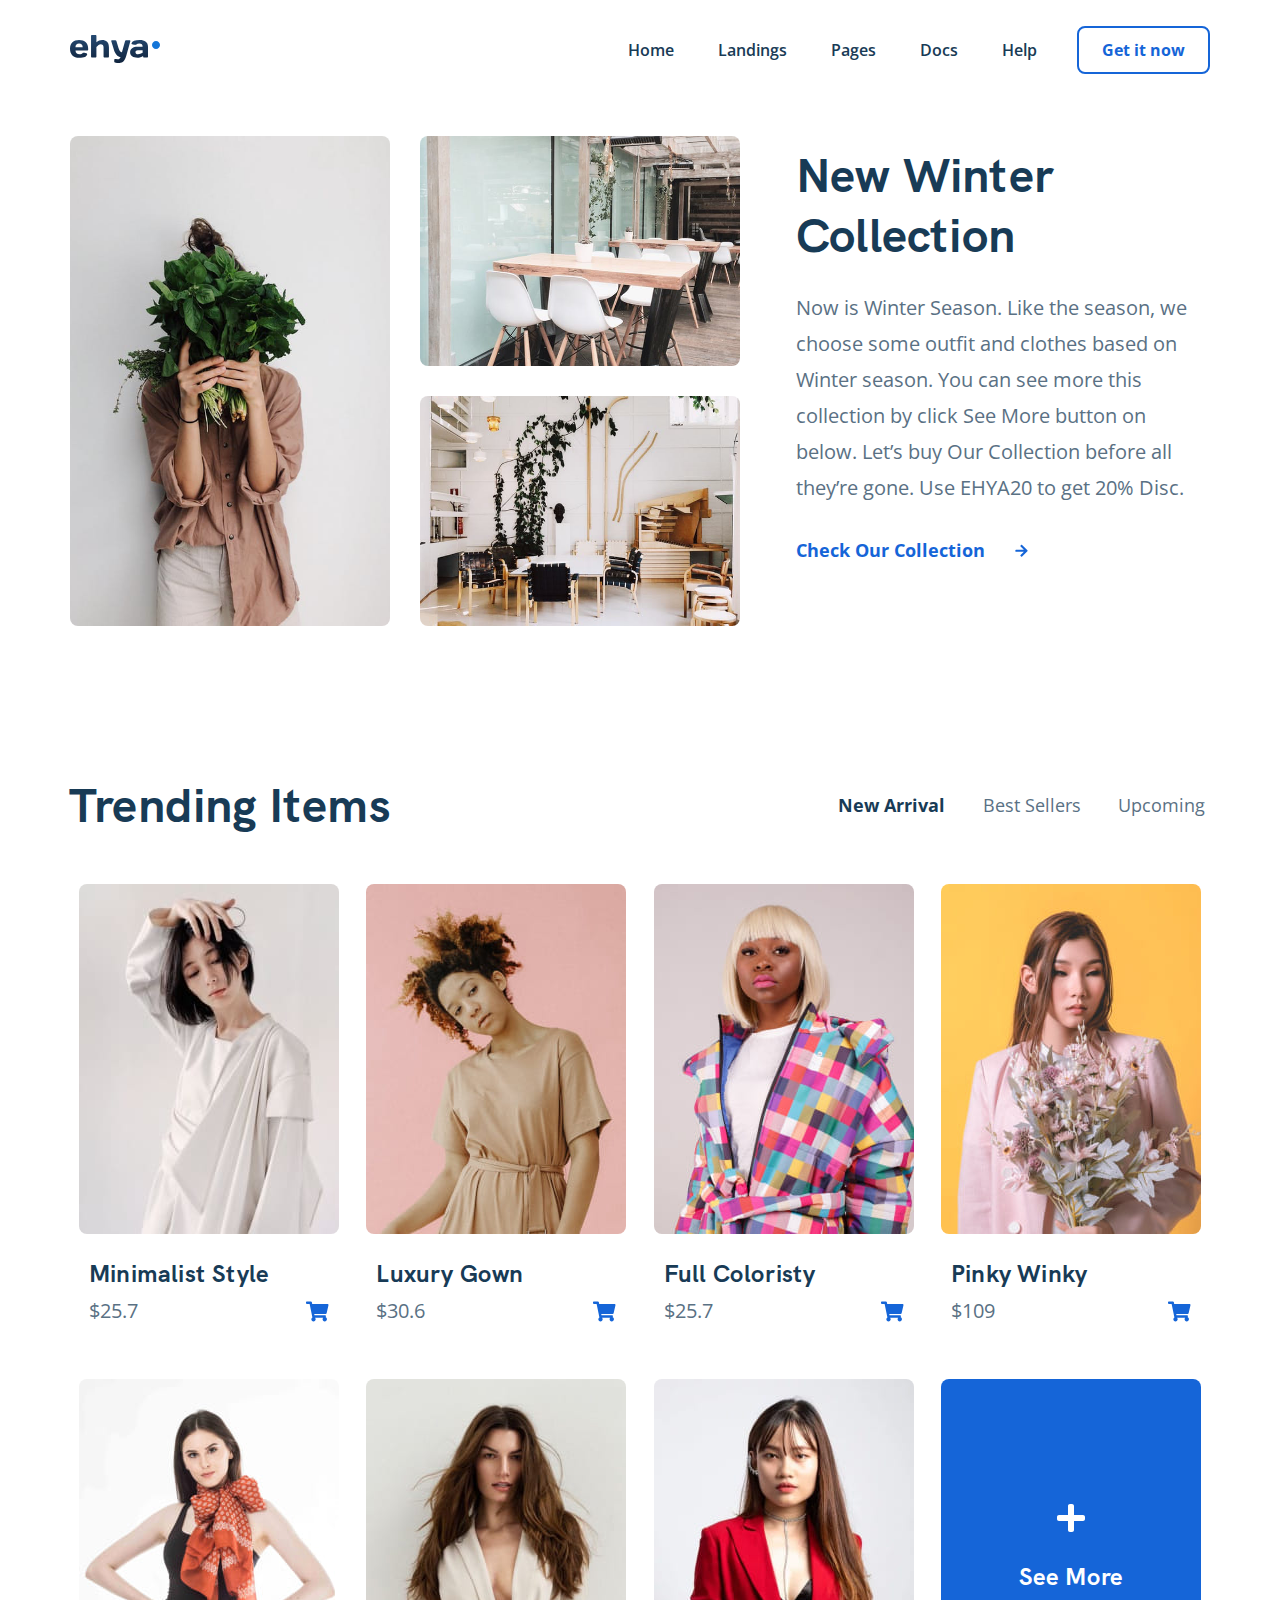
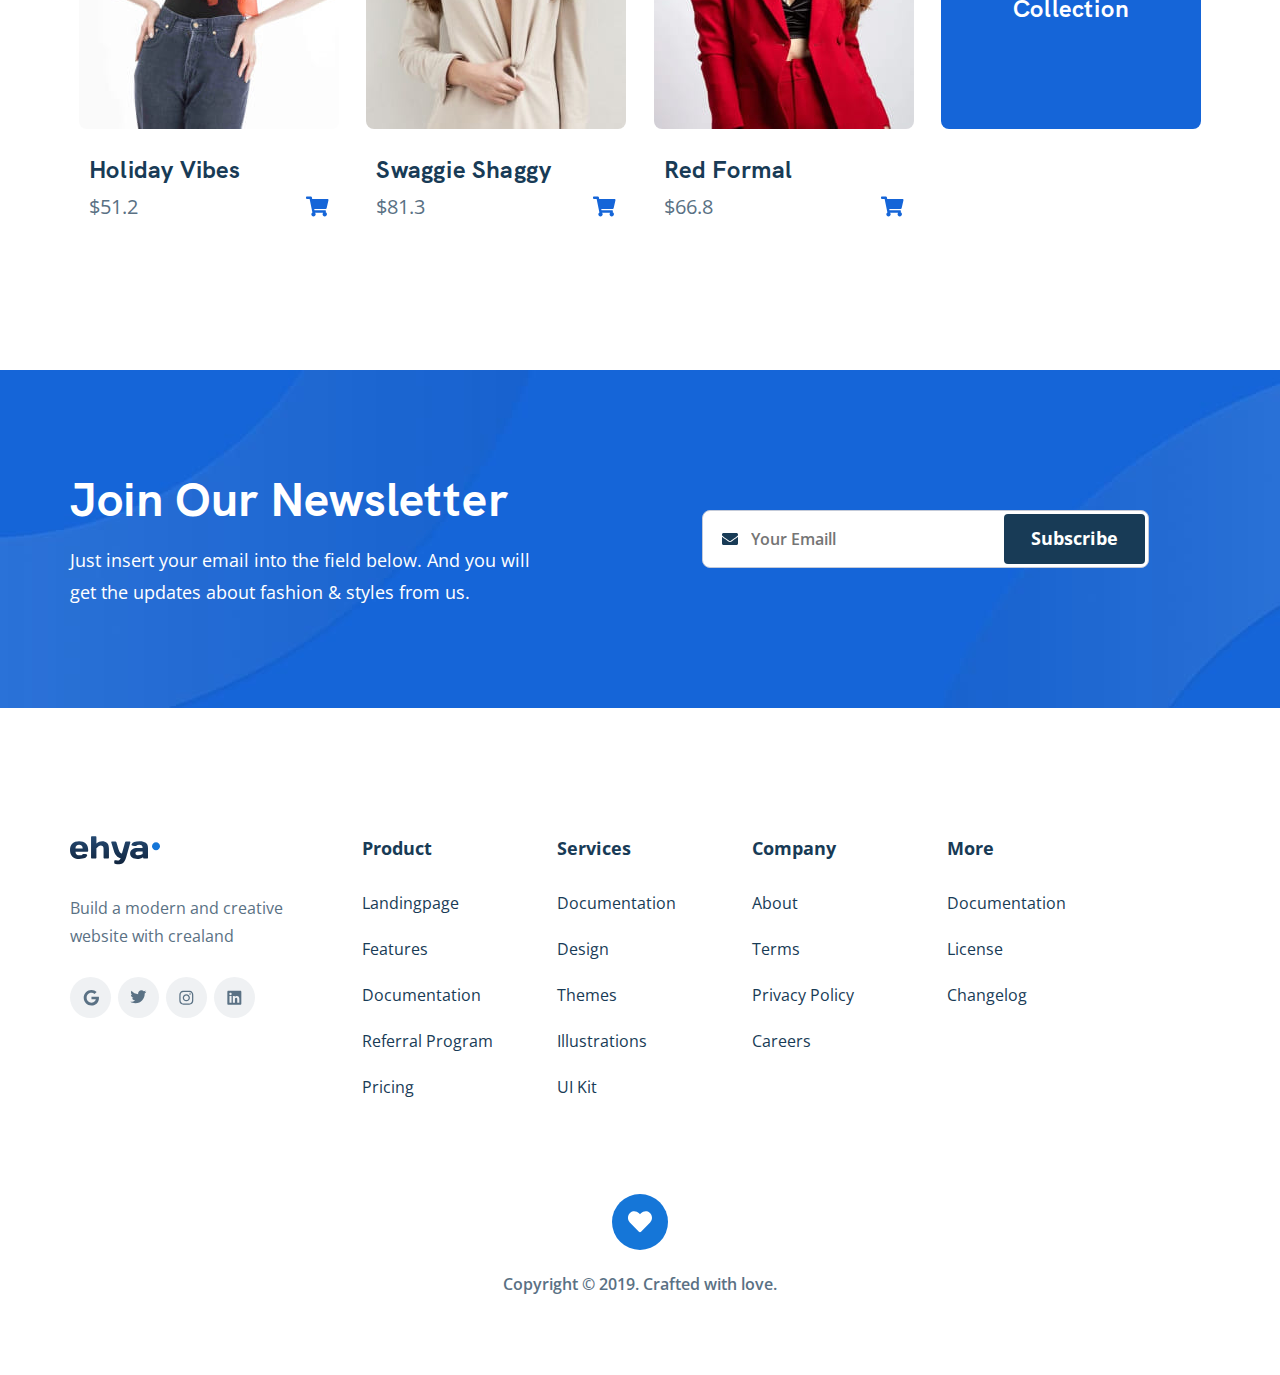
==== commit ed15bcf6: "fix: BEM in collection" ====
--- a/index.html
+++ b/index.html
@@ -5,6 +5,7 @@
 		<meta name="viewport" content="width=device-width, initial-scale=1.0" />
 		<link rel="stylesheet" href="css/style.min.css" />
 		<link rel="stylesheet" href="css/style.css.map" />
+		<link rel="shortcut icon" href="img/favicon.svg" />
 		<link href="https://fonts.googleapis.com/css2?family=Open+Sans:wght@400;600;700&display=swap" rel="stylesheet" />
 		<title>Ehay - Home</title>
 	</head>
@@ -47,7 +48,7 @@
 		</header>
 		<div class="collection">
 			<div class="collection-cotainer">
-				<div class="collection-left">
+				<div class="collection-left collection__left">
 					<div class="collection-left__first">
 						<img src="img/collection-1.jpg" alt="Image: girl" class="collection-left__first_image" />
 					</div>
@@ -58,7 +59,7 @@
 					</div>
 				</div>
 				<!-- /.collection-left -->
-				<div class="collection-right">
+				<div class="collection-right collection__right">
 					<h2 class="collection-right__title">New Winter Collection</h2>
 					<p class="collection-right__text">
 						Now is Winter Season. Like the season, we choose some outfit and clothes based on Winter season. You can see more this collection by click See More button on below. Let’s buy Our
@@ -412,7 +413,8 @@
 			</div>
 			<!-- /.container -->
 		</footer>
-		<script src="https://code.jquery.com/jquery-3.5.1.min.js" integrity="sha256-9/aliU8dGd2tb6OSsuzixeV4y/faTqgFtohetphbbj0=" crossorigin="anonymous"></script>
+		<script src="js/jquery-3.5.1.min.js"></script>
+		<script src="js/jquery.validate.min.js"></script>
 		<script src="js/mail.js"></script>
 	</body>
 </html>
--- a/css/style.min.css
+++ b/css/style.min.css
@@ -373,6 +373,54 @@
   src: local("HK Grotesk Regular"), local("HKGrotesk-Regular"), url("../fonts/HKGrotesk-Regular.eot?#iefix") format("embedded-opentype"), url("../fonts/HKGrotesk-Regular.woff2") format("woff2"), url("../fonts/HKGrotesk-Regular.woff") format("woff"), url("../fonts/HKGrotesk-Regular.ttf") format("truetype");
   font-weight: normal;
   font-style: normal;
+}
+
+.menu {
+  position: absolute;
+  top: -6px;
+  right: -13px;
+  background-color: #fff;
+  width: 304px;
+  height: 324px;
+  padding-top: 36px;
+  padding-bottom: 36px;
+  padding-left: 24px;
+  padding-right: 24px;
+  z-index: 50;
+  box-shadow: 0px 16px 48px rgba(0, 0, 0, 0.16);
+}
+
+.menu__links {
+  display: flex;
+  flex-direction: column;
+}
+
+.menu__item {
+  font-family: Open Sans;
+  font-style: normal;
+  font-weight: 600;
+  font-size: 16px;
+  line-height: 22px;
+  color: #183B56;
+  text-decoration: none;
+  margin-bottom: 20px;
+}
+
+.menu__button {
+  padding: 9px 84px;
+  background-color: #fff;
+  border: 2px solid #1565D8;
+  border-radius: 8px;
+  display: block;
+  margin: auto;
+  cursor: pointer;
+  font-family: Open Sans;
+  font-style: normal;
+  font-weight: bold;
+  font-size: 16px;
+  line-height: 22px;
+  text-align: center;
+  color: #1565D8;
 }
 
 .header {
@@ -444,10 +492,6 @@
   display: block;
 }
 
-.header__logo {
-  z-index: 70;
-}
-
 .footer {
   padding-top: 128px;
   padding-bottom: 80px;
@@ -603,8 +647,7 @@
 .newsletter__form:before {
   content: '';
   position: absolute;
-  top: 0;
-  bottom: 0;
+  top: 23px;
   left: 20px;
   margin: auto 0;
   width: 16px;
@@ -645,6 +688,7 @@
   border: none;
   padding: 0 27px;
   cursor: pointer;
+  height: 50px;
 }
 
 .newsletter__title {
@@ -670,6 +714,19 @@
   margin-bottom: 0;
 }
 
+#email-error {
+  position: absolute;
+  top: 60px;
+  left: 2px;
+  font-family: Open Sans;
+  font-style: normal;
+  font-weight: normal;
+  font-size: 16px;
+  line-height: 20px;
+  color: white;
+  display: block;
+}
+
 .trending-items {
   margin-bottom: 145px;
 }
@@ -757,7 +814,7 @@
   overflow: hidden;
   object-fit: cover;
   border-radius: 8px;
-  margin-bottom: 12px;
+  margin-bottom: 20px;
   cursor: pointer;
 }
 
@@ -924,8 +981,8 @@
   overflow: hidden;
 }
 
-.collection-right {
-  padding: 10px 10px 55px 58px;
+.collection__right {
+  margin: 10px 10px 55px 58px;
 }
 
 .collection-right__title {
@@ -947,7 +1004,8 @@
   font-size: 20px;
   line-height: 36px;
   color: #5A7184;
-  margin-bottom: 40px;
+  margin-bottom: 32px;
+  margin-top: 0;
 }
 
 .collection-right__link {
@@ -965,7 +1023,7 @@
 .collection-right__link::before {
   content: '';
   position: absolute;
-  top: 3px;
+  top: 4px;
   bottom: 0;
   right: -43px;
   background: url("../img/collection-needle.svg") no-repeat;
@@ -974,53 +1032,6 @@
   margin: auto 0;
 }
 
-.menu {
-  position: absolute;
-  top: -6px;
-  right: -12px;
-  background-color: #fff;
-  width: 200px;
-  height: auto;
-  border-radius: 8px;
-  padding-top: 30px;
-  padding-bottom: 20px;
-  z-index: 50;
-}
-
-.menu__links {
-  display: flex;
-  flex-direction: column;
-}
-
-.menu__item {
-  font-family: Open Sans;
-  font-style: normal;
-  font-weight: 600;
-  font-size: 16px;
-  line-height: 22px;
-  text-align: center;
-  color: #183B56;
-  text-decoration: none;
-  margin-bottom: 17px;
-}
-
-.menu__button {
-  padding: 8px 30px;
-  background-color: #fff;
-  border: 2px solid #1565D8;
-  border-radius: 8px;
-  display: block;
-  margin: auto;
-  cursor: pointer;
-  font-family: Open Sans;
-  font-style: normal;
-  font-weight: bold;
-  font-size: 16px;
-  line-height: 22px;
-  text-align: center;
-  color: #1565D8;
-}
-
 @media (max-width: 1200px) {
   .container {
     max-width: 960px;
@@ -1071,8 +1082,8 @@
     margin: auto;
     margin-bottom: 40px;
   }
-  .collection-right {
-    padding: 0;
+  .collection__right {
+    margin: 0;
   }
   .collection-right__title {
     margin-bottom: 18px;
@@ -1152,6 +1163,16 @@
     width: 20px;
     transform-origin: center;
   }
+  .header_window {
+    display: none;
+    opacity: 0;
+    transition: 0.2s;
+  }
+  .header_window--active {
+    opacity: 1;
+    transition: 0.2s;
+    display: block;
+  }
   .newsletter {
     padding-top: 72px;
     padding-bottom: 80px;
@@ -1280,15 +1301,15 @@
     width: 100%;
   }
   .newsletter__form::before {
-    top: -58px;
+    top: 19px;
   }
   .newsletter__input {
-    margin-bottom: 10px;
     padding-top: 13px;
     padding-bottom: 13px;
     padding-right: 20px;
   }
   .newsletter__button {
+    margin-top: 10px;
     position: relative;
     width: 100%;
     top: 0;
@@ -1506,5 +1527,10 @@
     font-size: 16px;
     line-height: 22px;
   }
+  #email-error {
+    position: relative;
+    top: 0;
+    margin-top: 2px;
+  }
 }
 /*# sourceMappingURL=style.min.css.map */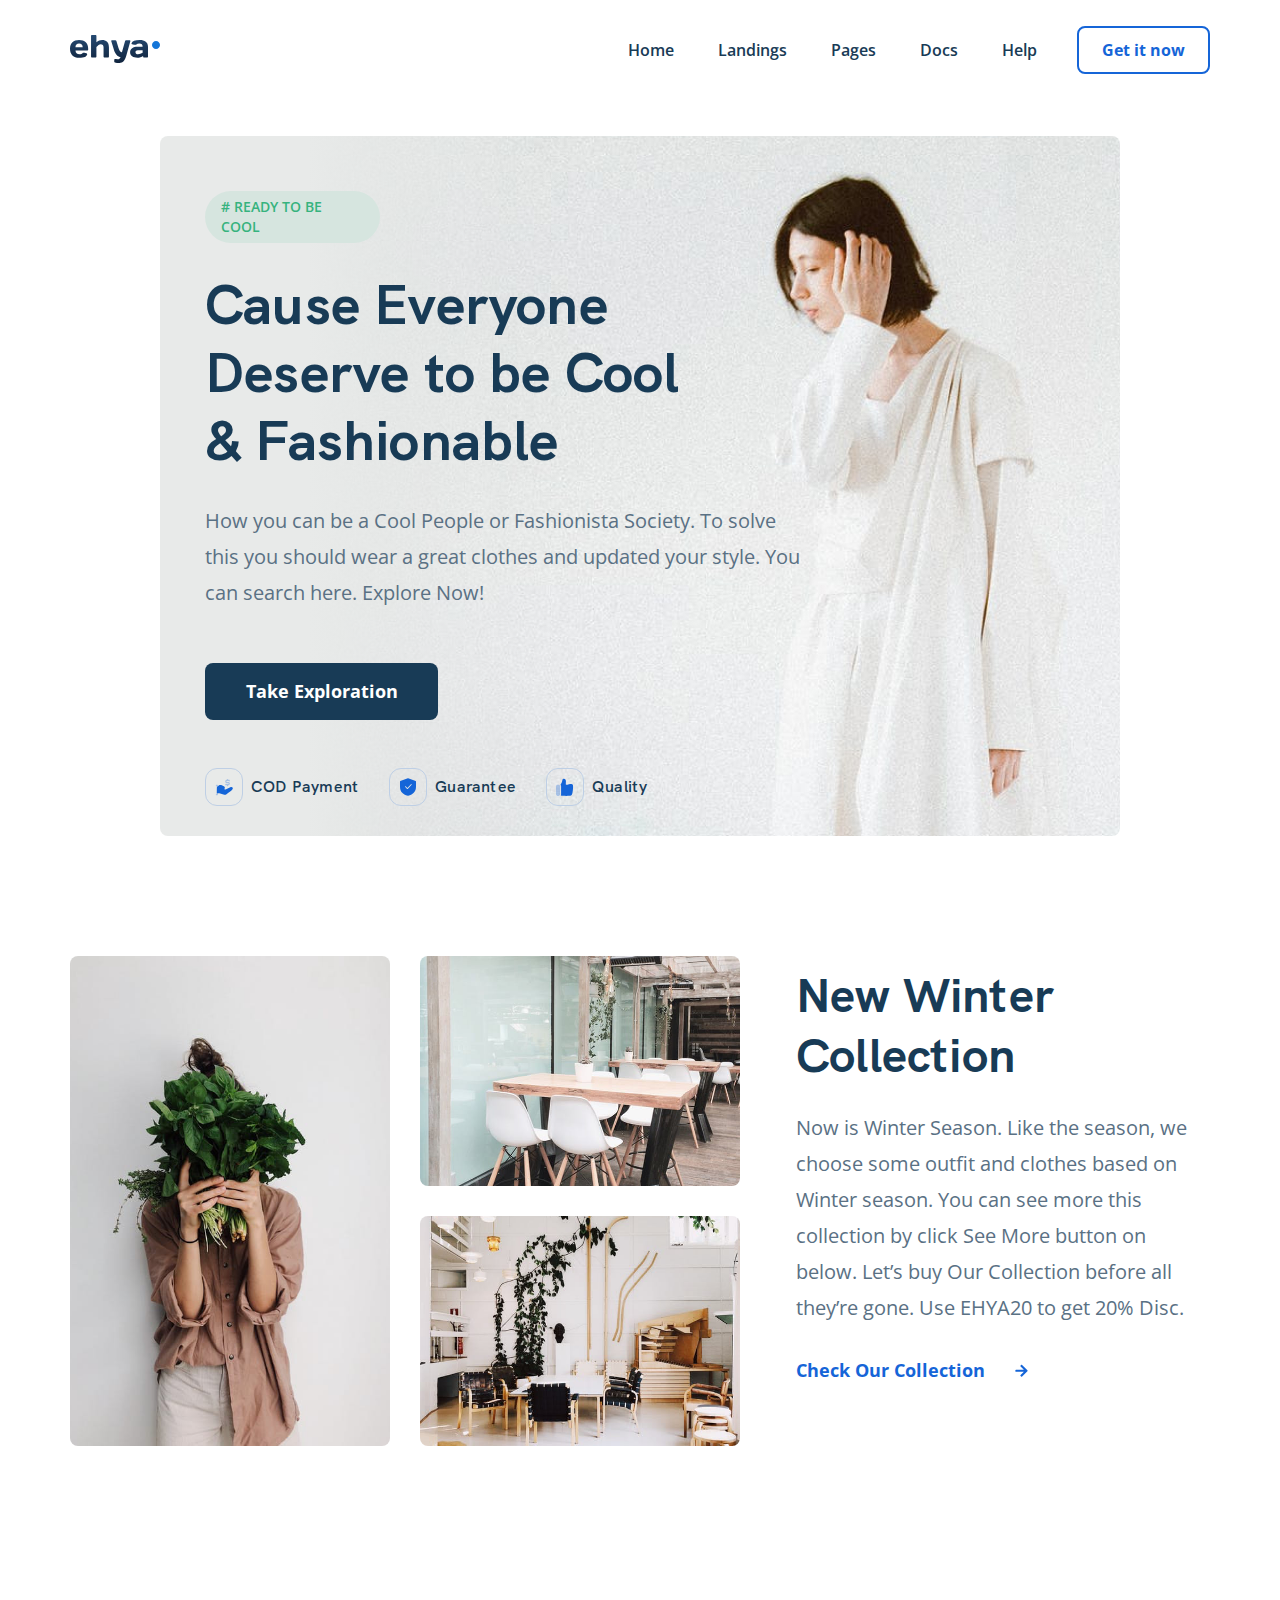
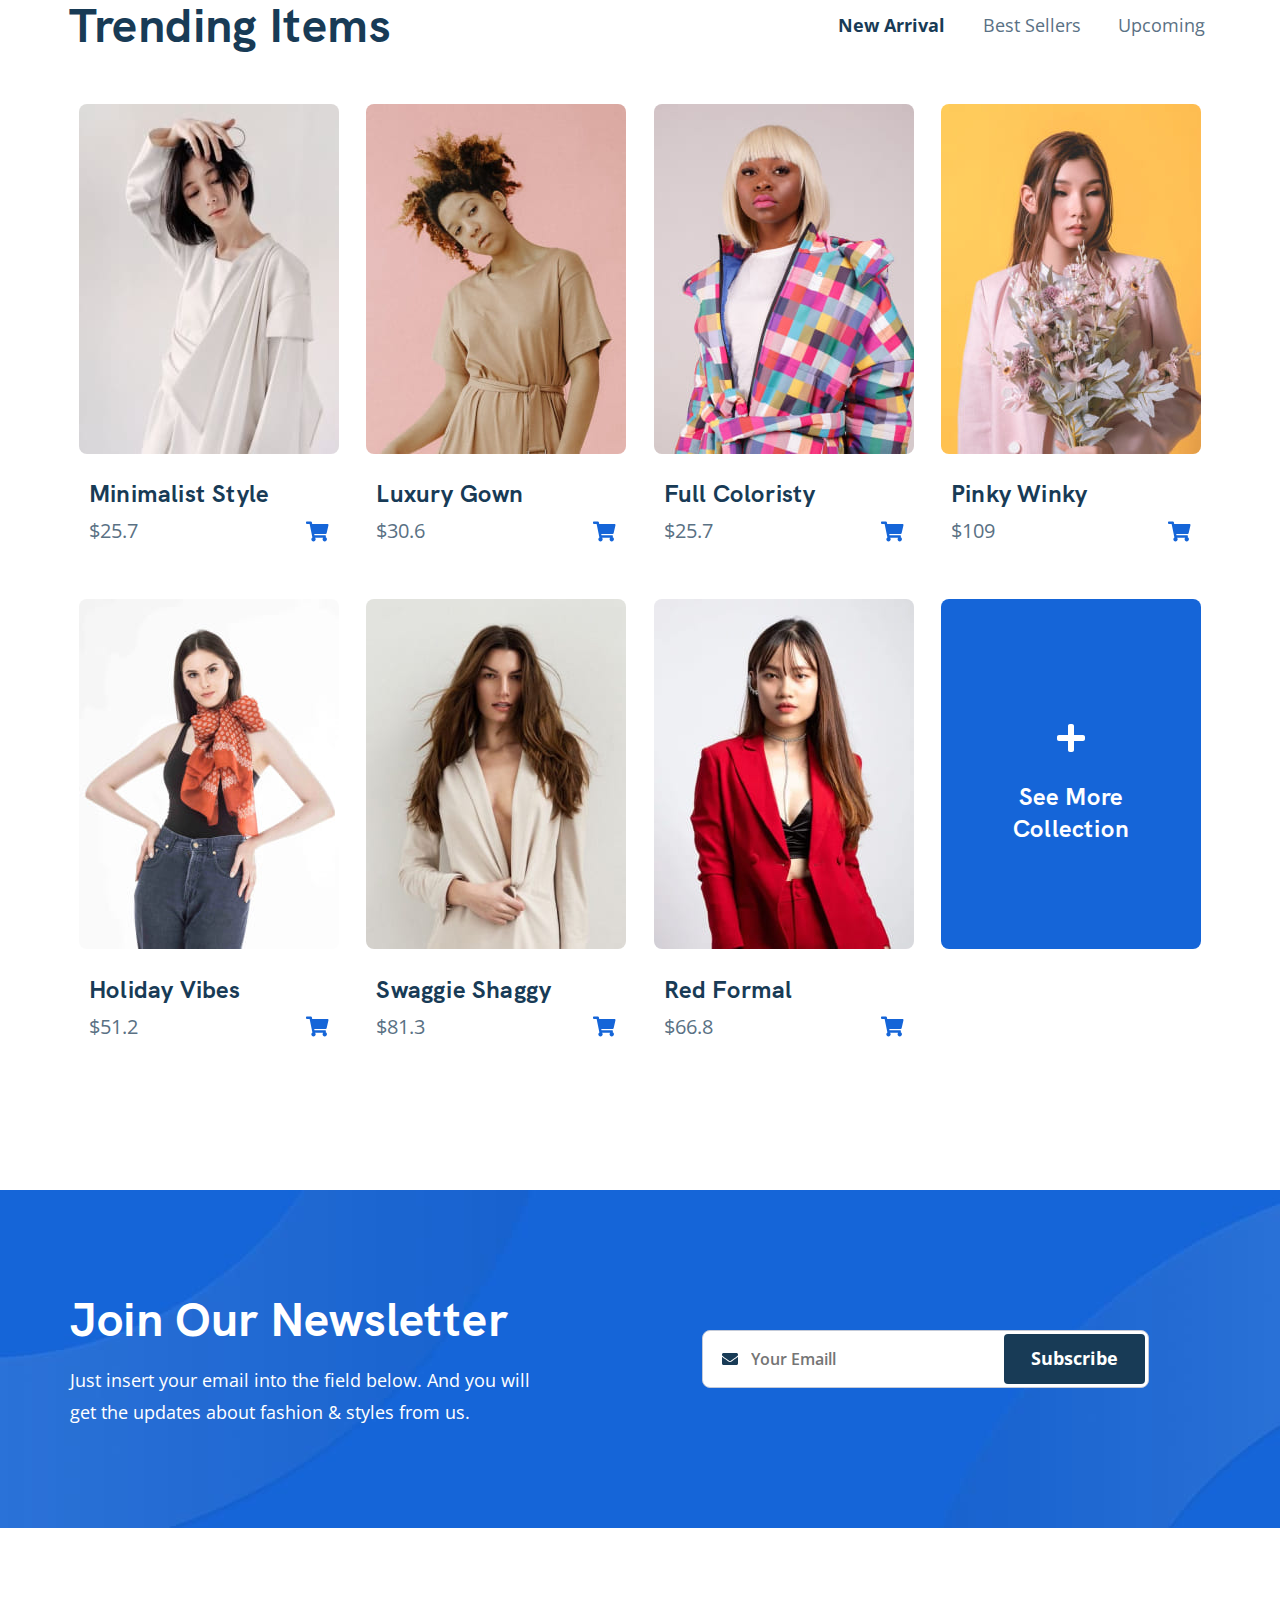
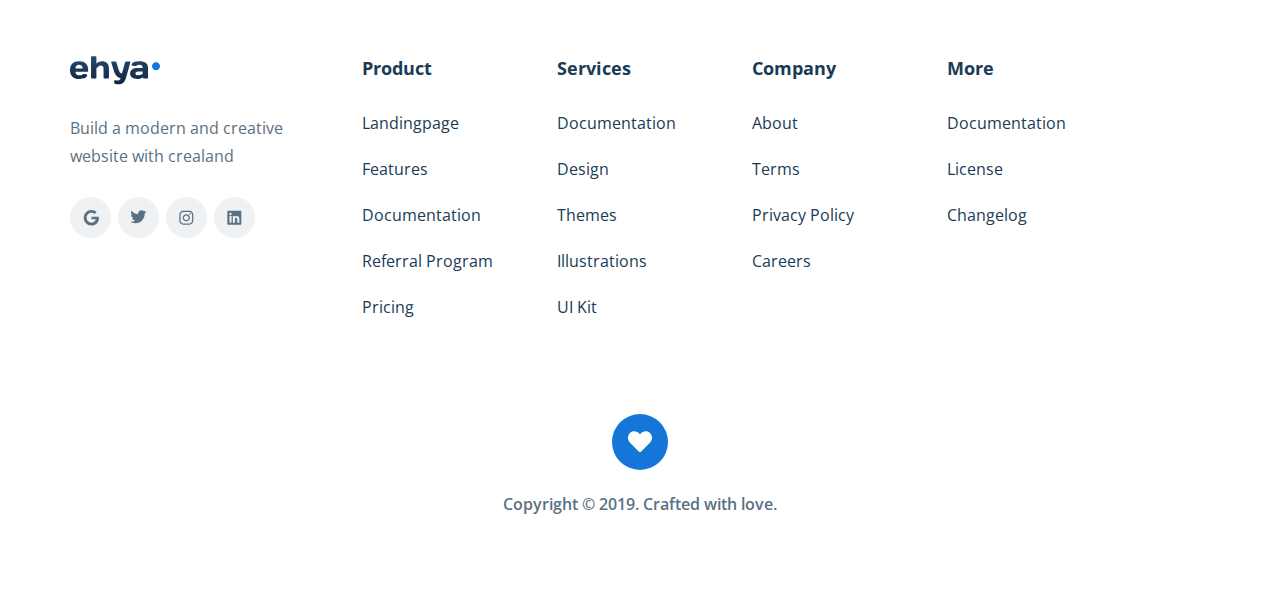
==== commit cab0da96: "create: section second header" ====
--- a/index.html
+++ b/index.html
@@ -46,6 +46,43 @@
 			</div>
 			<!-- /.container -->
 		</header>
+		<div class="second-header">
+			<div class="second-header__container">
+				<div class="second-header__left">
+					<!-- <img src="img/second-header__image.jpg" alt="Image: girl" class="second-header__image" /> -->
+					<div class="second-header__hashtag">
+						<span class="second-header__hashtag_text"># READY TO BE COOL</span>
+					</div>
+					<!-- /.second-header__hashtag -->
+					<h1 class="second-header__title">Cause Everyone Deserve to be Cool & Fashionable</h1>
+					<p class="second-header__text">
+						How you can be a Cool People or Fashionista Society. To solve this you should wear a great clothes and updated your style. You can search here. Explore Now!
+					</p>
+					<button href="#" class="second-header__button">Take Exploration</button>
+					<div class="second-header__info">
+						<div class="second-header__info_first header-first">
+							<img src="img/hand-with-dollar.svg" alt="Icon: hand with dollar" class="header-first__img" />
+							<span class="header-first__text">COD Payment</span>
+						</div>
+						<!-- /.second-header__info_first /.header-first -->
+						<div class="second-header__info_second header-second">
+							<img src="img/shield.svg" alt="Icon: shield" class="header-second__img" />
+							<span class="header-second__text">Guarantee</span>
+						</div>
+						<!-- /.second-header__info_second /.header-second -->
+						<div class="second-header__info_third header-third">
+							<img src="img/like.svg" alt="Icon: like" class="header-third__img" />
+							<span class="header-third__text">Quality</span>
+						</div>
+						<!-- /.second-header__info_third /.header-second -->
+					</div>
+					<!-- /.second-header__info -->
+				</div>
+				<!-- /.second-header__left -->
+			</div>
+			<!-- /.second-header__container -->
+		</div>
+		<!-- /.second-header -->
 		<div class="collection">
 			<div class="collection-cotainer">
 				<div class="collection-left collection__left">
--- a/css/style.min.css
+++ b/css/style.min.css
@@ -492,6 +492,189 @@
   display: block;
 }
 
+.second-header {
+  width: 1280px;
+  background-color: #E8EAE9;
+  position: relative;
+  margin: auto;
+  border-radius: 8px;
+  margin-bottom: 120px;
+  background-image: url("../img/second-header__image.jpg");
+  background-position: right top;
+  background-repeat: no-repeat;
+  min-height: 700px;
+  overflow: hidden;
+}
+
+.second-header:after {
+  content: '';
+  position: absolute;
+  top: 0;
+  left: 358px;
+  bottom: 0;
+  right: 0;
+  z-index: 2;
+  background: linear-gradient(270deg, rgba(238, 238, 238, 0.0001) 67.34%, #E8EAE9 100%);
+}
+
+.second-header__container {
+  padding: 62px 0 42px 107px;
+}
+
+.second-header__left {
+  z-index: 100;
+  position: absolute;
+}
+
+.second-header__hashtag {
+  background: #D6E5DF;
+  border-radius: 2000px;
+  padding: 6px 16px;
+  max-width: 175px;
+  margin-bottom: 28px;
+}
+
+.second-header__hashtag_text {
+  font-family: Open Sans;
+  font-style: normal;
+  font-weight: 600;
+  font-size: 14px;
+  line-height: 20px;
+  text-align: center;
+  color: #36B37E;
+}
+
+.second-header__title {
+  font-family: HK Grotesk;
+  font-style: normal;
+  font-weight: bold;
+  font-size: 56px;
+  line-height: 68px;
+  letter-spacing: 0.2px;
+  color: #183B56;
+  width: 480px;
+  margin-top: 0;
+  margin-bottom: 28px;
+  z-index: 100;
+}
+
+.second-header__text {
+  font-family: Open Sans;
+  font-style: normal;
+  font-weight: normal;
+  font-size: 20px;
+  line-height: 36px;
+  color: #5A7184;
+  margin-top: 0;
+  margin-bottom: 52px;
+  width: 600px;
+}
+
+.second-header__button {
+  font-family: Open Sans;
+  font-style: normal;
+  font-weight: bold;
+  font-size: 18px;
+  line-height: 25px;
+  text-align: center;
+  color: #FFFFFF;
+  display: block;
+  background: #183B56;
+  border-radius: 8px;
+  min-height: 56px;
+  min-width: 233px;
+  border: none;
+  padding: 16px 24px;
+  margin-bottom: 48px;
+}
+
+.second-header__info {
+  display: flex;
+}
+
+.second-header__info_first {
+  margin-right: 30px;
+}
+
+.second-header__info_second {
+  margin-right: 30px;
+}
+
+.second-header__image {
+  position: absolute;
+  right: 0;
+  top: 0;
+  bottom: 0;
+  z-index: 50;
+  background: linear-gradient(270deg, rgba(238, 238, 238, 0.0001) 67.34%, #E8EAE9 100%);
+}
+
+.header-first {
+  display: flex;
+  align-items: center;
+}
+
+.header-first__img {
+  border: 0.75px solid #BECFE5;
+  border-radius: 12px;
+  padding: 7px;
+  margin-right: 8px;
+}
+
+.header-first__text {
+  font-family: HK Grotesk;
+  font-style: normal;
+  font-weight: 600;
+  font-size: 16px;
+  line-height: 20px;
+  letter-spacing: 0.2px;
+  color: #183B56;
+}
+
+.header-second {
+  display: flex;
+  align-items: center;
+}
+
+.header-second__img {
+  border: 0.75px solid #BECFE5;
+  border-radius: 12px;
+  padding: 7px;
+  margin-right: 8px;
+}
+
+.header-second__text {
+  font-family: HK Grotesk;
+  font-style: normal;
+  font-weight: 600;
+  font-size: 16px;
+  line-height: 20px;
+  letter-spacing: 0.2px;
+  color: #183B56;
+}
+
+.header-third {
+  display: flex;
+  align-items: center;
+}
+
+.header-third__img {
+  border: 0.75px solid #BECFE5;
+  border-radius: 12px;
+  padding: 7px;
+  margin-right: 8px;
+}
+
+.header-third__text {
+  font-family: HK Grotesk;
+  font-style: normal;
+  font-weight: 600;
+  font-size: 16px;
+  line-height: 20px;
+  letter-spacing: 0.2px;
+  color: #183B56;
+}
+
 .footer {
   padding-top: 128px;
   padding-bottom: 80px;
@@ -1030,6 +1213,19 @@
   width: 13px;
   height: 16px;
   margin: auto 0;
+}
+
+@media (max-width: 1300px) {
+  .second-header {
+    width: 960px;
+    background-position: 150px top;
+  }
+  .second-header:after {
+    left: 148px;
+  }
+  .second-header__container {
+    padding: 55px 0 42px 45px;
+  }
 }
 
 @media (max-width: 1200px) {
@@ -1268,6 +1464,42 @@
     width: 280px;
     height: 350px;
   }
+  .second-header {
+    width: 728px;
+    min-height: 624px;
+    background-position: 0px -14px;
+    margin-bottom: 80px;
+  }
+  .second-header:after {
+    left: 0;
+  }
+  .second-header__container {
+    padding: 36px 0 36px 28px;
+  }
+  .second-header__title {
+    font-size: 48px;
+    line-height: 60px;
+    width: 440px;
+    margin-bottom: 20px;
+  }
+  .second-header__text {
+    font-size: 18px;
+    line-height: 32px;
+    width: 405px;
+    margin-bottom: 36px;
+  }
+  .second-header__button {
+    margin-bottom: 40px;
+  }
+  .second-header__hashtag {
+    margin-bottom: 24px;
+  }
+  .second-header__info_first {
+    margin-right: 20px;
+  }
+  .second-header__info_second {
+    margin-right: 20px;
+  }
 }
 
 @media (max-width: 768px) {
@@ -1532,5 +1764,90 @@
     top: 0;
     margin-top: 2px;
   }
+  .second-header {
+    width: 320px;
+    min-height: 900px;
+    background-position: -402px top;
+    border-radius: 0;
+    margin-bottom: 64px;
+  }
+  .second-header:after {
+    left: 0;
+    background: linear-gradient(180deg, rgba(238, 238, 238, 0.0001) 47.32%, #E8EAE9 65.51%);
+  }
+  .second-header__container {
+    padding: 381px 20px 36px 20px;
+  }
+  .second-header__left {
+    left: 0;
+    right: 0;
+  }
+  .second-header__title {
+    font-size: 32px;
+    line-height: 40px;
+    text-align: center;
+    width: 280px;
+    margin: auto;
+    margin-bottom: 20px;
+  }
+  .second-header__text {
+    font-size: 16px;
+    line-height: 28px;
+    width: 285px;
+    margin: auto;
+    margin-bottom: 24px;
+    text-align: center;
+  }
+  .second-header__button {
+    padding: 13px 24px;
+    min-width: 233px;
+    min-height: 48px;
+    margin: auto;
+    margin-bottom: 24px;
+    font-size: 16px;
+    line-height: 22px;
+  }
+  .second-header__hashtag {
+    padding: 2px 26px;
+    max-width: 196px;
+    margin: auto;
+    margin-bottom: 20px;
+  }
+  .second-header__info {
+    display: flex;
+    flex-wrap: wrap;
+    align-items: center;
+    justify-content: center;
+  }
+  .second-header__info_first {
+    margin-right: 16px;
+  }
+  .second-header__info_second {
+    margin-right: 0;
+  }
+  .second-header__info_third {
+    margin-top: 18px;
+  }
+  .header-third__img {
+    border: 0.5px solid #BECFE5;
+    border-radius: 8px;
+    padding: 4px;
+    width: 24px;
+    height: 24px;
+  }
+  .header-second__img {
+    border: 0.5px solid #BECFE5;
+    border-radius: 8px;
+    padding: 4px;
+    width: 24px;
+    height: 24px;
+  }
+  .header-first__img {
+    border: 0.5px solid #BECFE5;
+    border-radius: 8px;
+    padding: 4px;
+    width: 24px;
+    height: 24px;
+  }
 }
 /*# sourceMappingURL=style.min.css.map */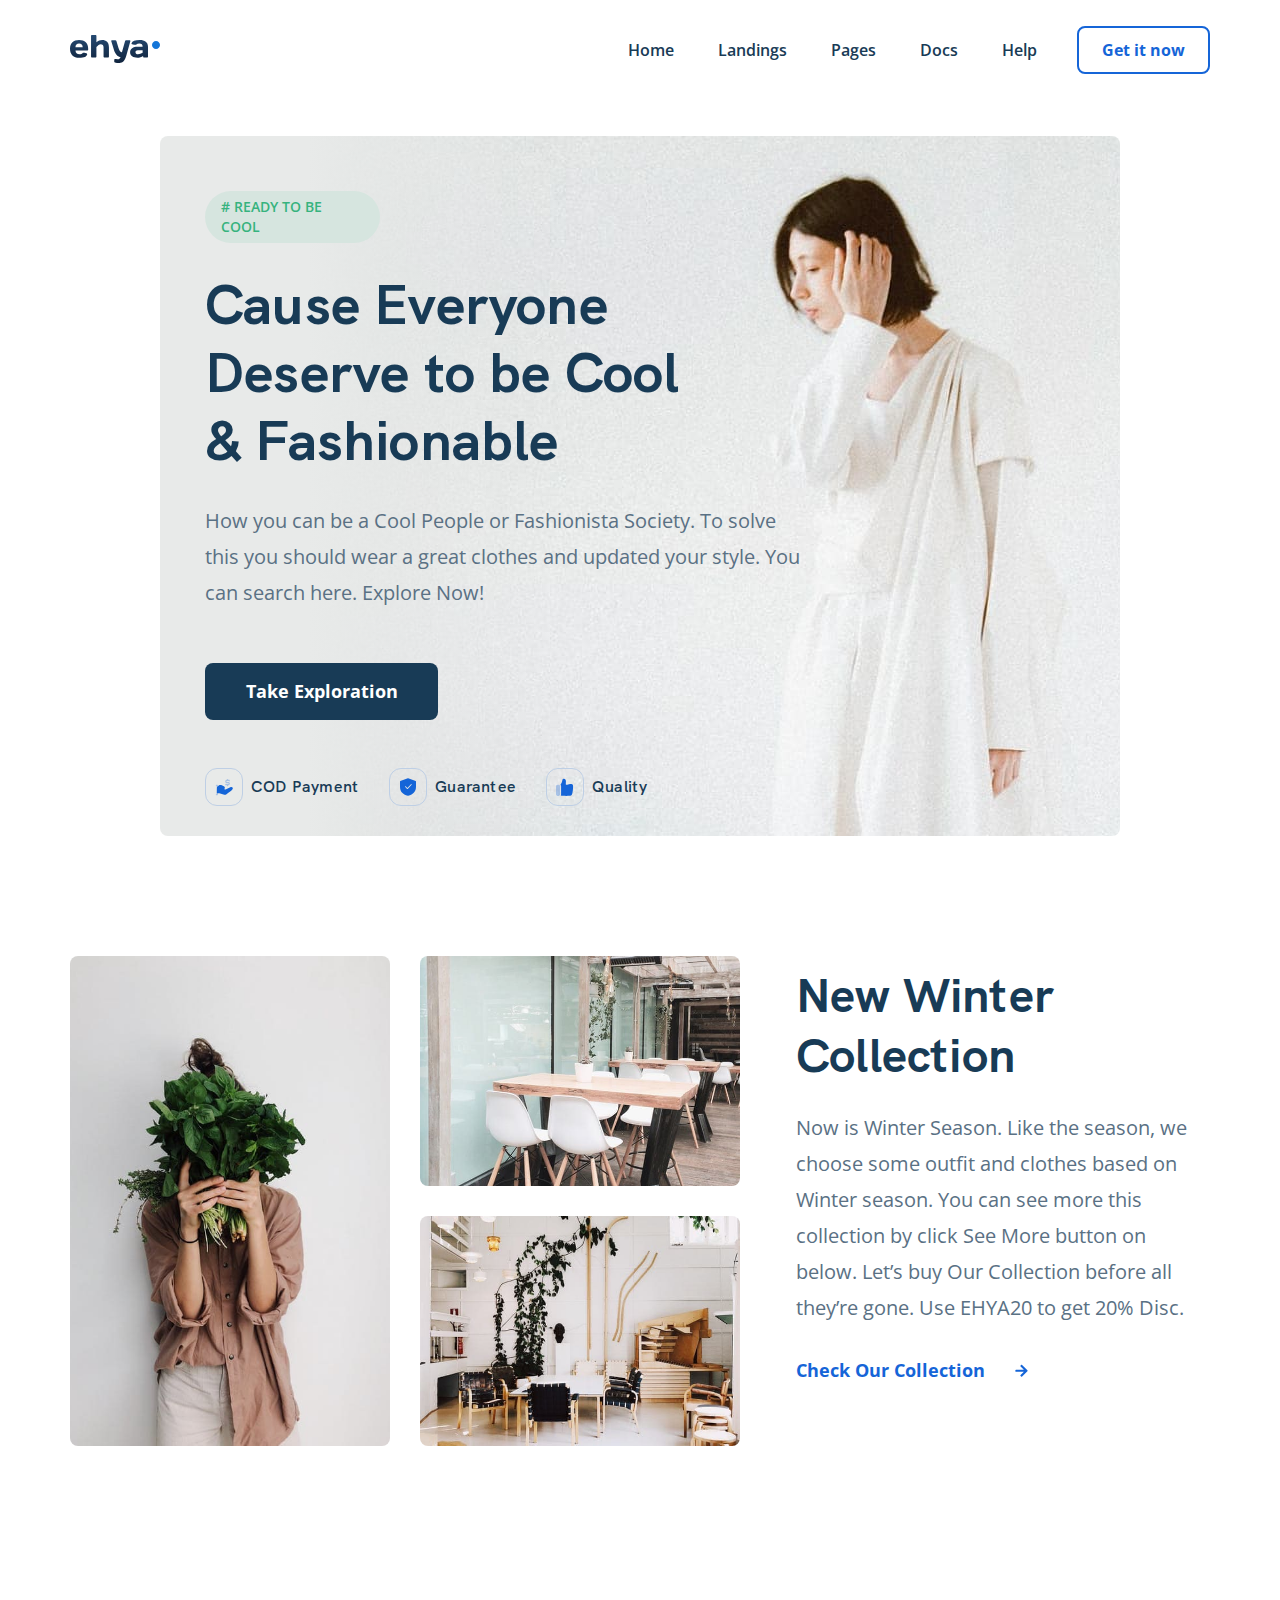
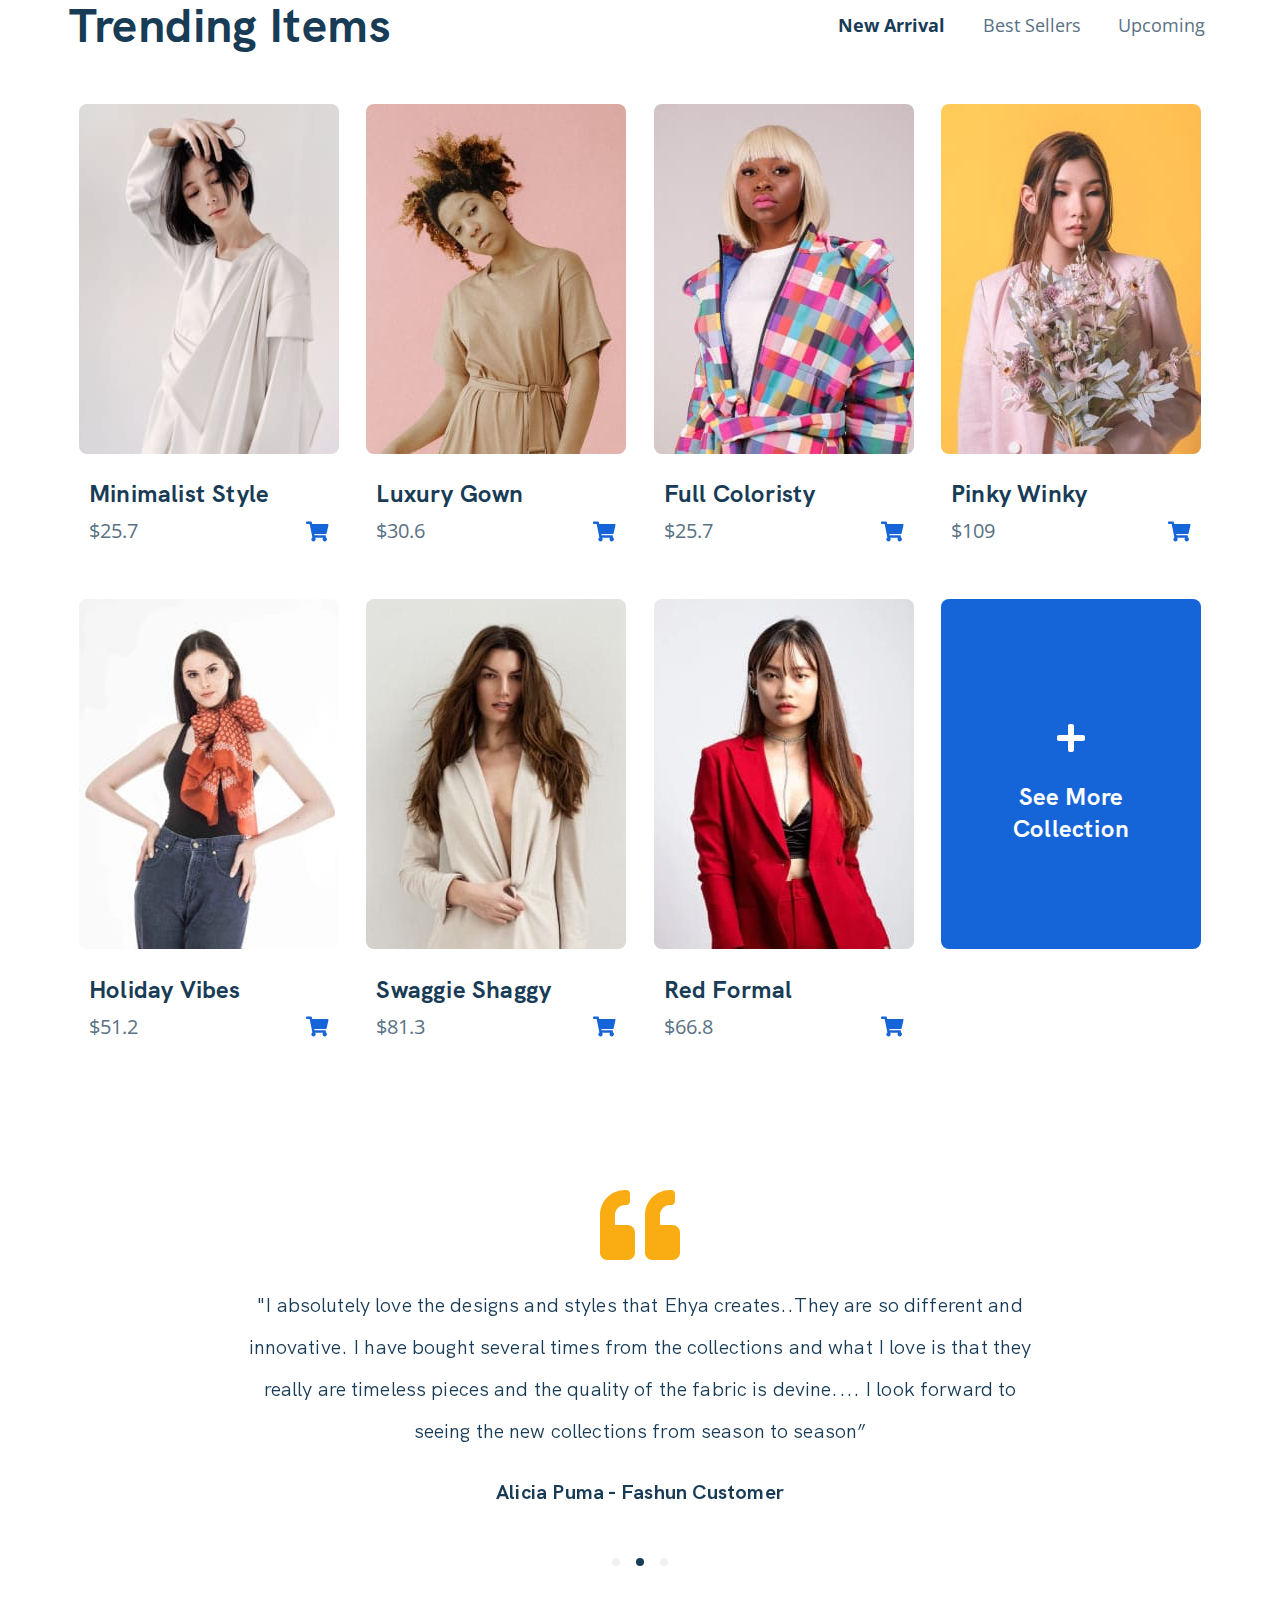
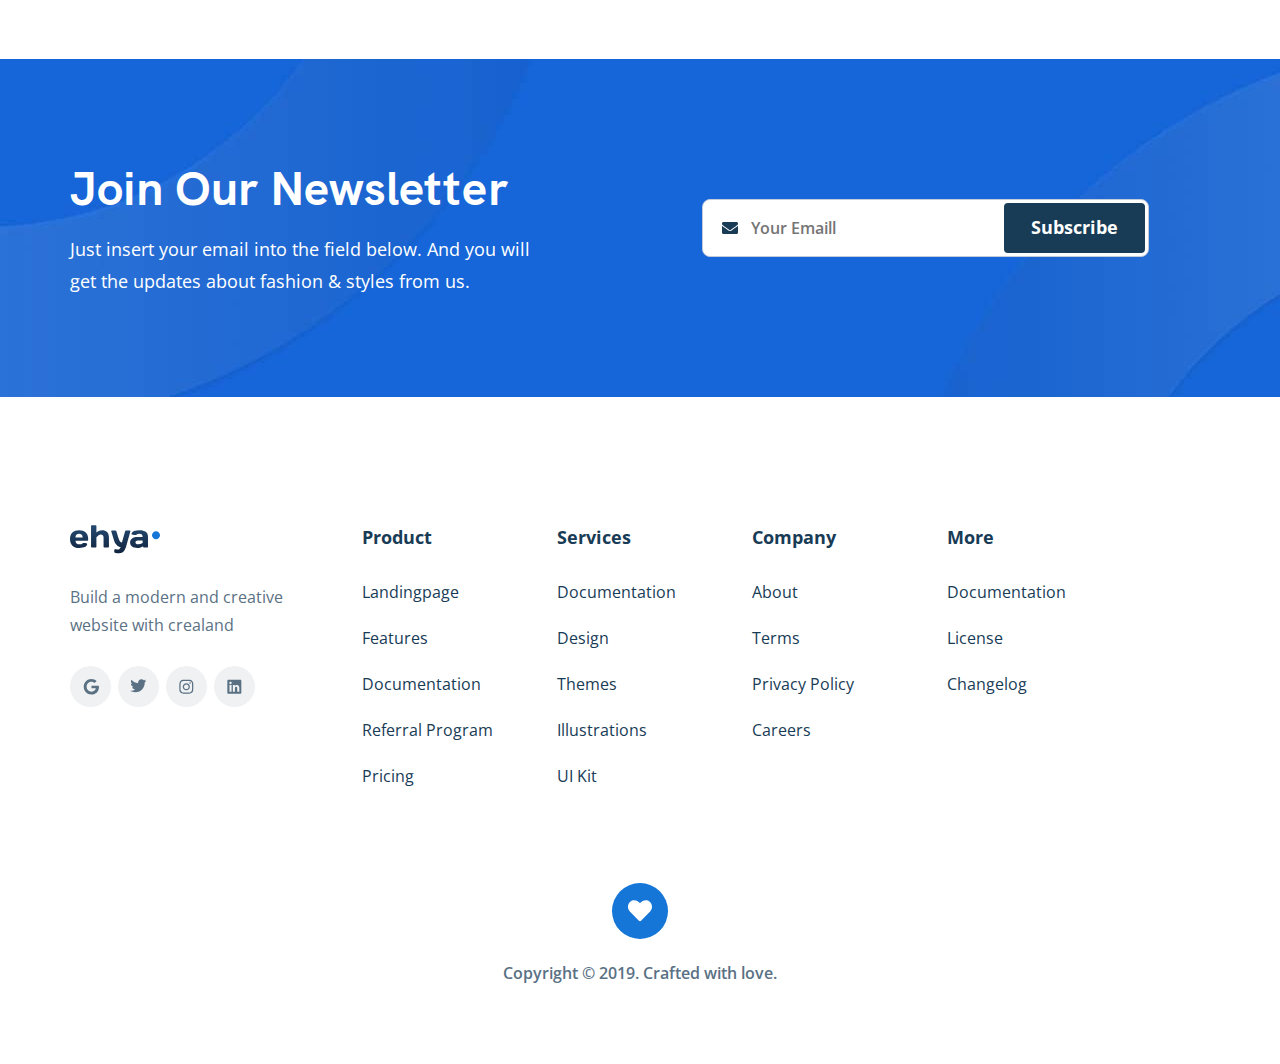
==== commit 227d66c4: "create: section quotes & compress image" ====
--- a/index.html
+++ b/index.html
@@ -3,12 +3,14 @@
 	<head>
 		<meta charset="UTF-8" />
 		<meta name="viewport" content="width=device-width, initial-scale=1.0" />
+		<link href="https://fonts.googleapis.com/css2?family=Open+Sans:wght@400;600;700&display=swap" rel="stylesheet" />
+		<link rel="stylesheet" href="https://unpkg.com/swiper/swiper-bundle.min.css" />
 		<link rel="stylesheet" href="css/style.min.css" />
 		<link rel="stylesheet" href="css/style.css.map" />
 		<link rel="shortcut icon" href="img/favicon.svg" />
-		<link href="https://fonts.googleapis.com/css2?family=Open+Sans:wght@400;600;700&display=swap" rel="stylesheet" />
 		<title>Ehay - Home</title>
 	</head>
+
 	<body>
 		<header class="header">
 			<div class="header-container">
@@ -58,7 +60,7 @@
 					<p class="second-header__text">
 						How you can be a Cool People or Fashionista Society. To solve this you should wear a great clothes and updated your style. You can search here. Explore Now!
 					</p>
-					<button href="#" class="second-header__button">Take Exploration</button>
+					<button class="second-header__button">Take Exploration</button>
 					<div class="second-header__info">
 						<div class="second-header__info_first header-first">
 							<img src="img/hand-with-dollar.svg" alt="Icon: hand with dollar" class="header-first__img" />
@@ -366,6 +368,44 @@
 			<!-- /.container -->
 		</div>
 		<!-- /.trending-items -->
+		<div class="quotes">
+			<div class="quotes__container">
+				<div class="swiper-wrapper quotes__wrapper">
+					<div class="swiper-slide quotes__item">
+						<img src="img/quotes__image.svg" alt="Icon: quote" class="quotes__image" />
+						<p class="quotes__text">
+							"We are ipsum dolor sit amet consectetur, adipisicing elit. Natus autem incidunt excepturi nihil harum numquam ab perspiciatis, expedita voluptates blanditiis ipsa inventore voluptate
+							labore amet, officiis non saepe corrupti ad. Maiores, sequi rem! Velit officia hic atque nisi non quam voluptatem adipisci.”
+						</p>
+						<span class="quotes__span"><span class="quotes__span_dah">- </span>Maiores Voluptates - <br class="quotes__span_br" />Sequi Corrupti</span>
+					</div>
+					<!-- /.quotes__item -->
+					<div class="swiper-slide quotes__item">
+						<img src="img/quotes__image.svg" alt="Icon: quote" class="quotes__image" />
+						<p class="quotes__text">
+							"I absolutely love the designs and styles that Ehya creates..They are so different and innovative. I have bought several times from the collections and what I love is that they really
+							are timeless pieces and the quality of the fabric is devine.... I look forward to seeing the new collections from season to season”
+						</p>
+						<span class="quotes__span"><span class="quotes__span_dah">- </span>Alicia Puma - <br class="quotes__span_br" />Fashun Customer</span>
+					</div>
+					<!-- /.quotes__item -->
+					<div class="swiper-slide quotes__item">
+						<img src="img/quotes__image.svg" alt="Icon: quote" class="quotes__image" />
+						<p class="quotes__text">
+							I am ipsum dolor sit amet consectetur adipisicing elit. Est blanditiis molestias repellendus dicta aut quaerat provident expedita dolores quae ad facilis illum reprehenderit
+							perspiciatis, asperiores totam alias nisi molestiae. Assumenda nihil debitis quam aspernatur sed vero natus!”
+						</p>
+						<span class="quotes__span"><span class="quotes__span_dah">- </span>Quibusdam Facilis - <br class="quotes__span_br" />Assumenda Dicta</span>
+					</div>
+					<!-- /.quotes__item -->
+				</div>
+				<!-- /.quotes__wrapper -->
+				<div class="swiper-pagination"></div>
+				<!-- ./swiper-pagination -->
+			</div>
+			<!-- /.quotes__container -->
+		</div>
+		<!-- /.quotes -->
 		<div class="newsletter">
 			<div class="container">
 				<div class="newsletter-wrapper">
@@ -451,6 +491,7 @@
 			<!-- /.container -->
 		</footer>
 		<script src="js/jquery-3.5.1.min.js"></script>
+		<script src="js/swiper-bundle.min.js"></script>
 		<script src="js/jquery.validate.min.js"></script>
 		<script src="js/mail.js"></script>
 	</body>
--- a/css/style.min.css
+++ b/css/style.min.css
@@ -675,125 +675,366 @@
   color: #183B56;
 }
 
-.footer {
-  padding-top: 128px;
-  padding-bottom: 80px;
-}
-
-.footer-wrapper {
-  display: flex;
-  flex-wrap: wrap;
-}
-
-.footer__left {
-  max-width: 263px;
+.collection {
+  margin-bottom: 145px;
+}
+
+.collection-cotainer {
+  width: 1140px;
+  margin: auto;
+  display: flex;
+}
+
+.collection-left {
+  display: flex;
+  width: 668px;
+  justify-content: space-between;
+}
+
+.collection-left__first {
+  margin-right: 30px;
+}
+
+.collection-left__first_image {
+  width: 320px;
+  height: 490px;
+  border-radius: 8px;
+  object-fit: cover;
+  overflow: hidden;
+}
+
+.collection-left__second {
   display: flex;
   flex-direction: column;
-  margin-right: 29px;
-}
-
-.footer__left_text {
+  align-content: space-between;
+}
+
+.collection-left__second_image-1 {
+  width: 320px;
+  height: 230px;
+  border-radius: 8px;
+  object-fit: cover;
+  overflow: hidden;
+  margin-bottom: 30px;
+}
+
+.collection-left__second_image-2 {
+  width: 320px;
+  height: 230px;
+  border-radius: 8px;
+  object-fit: cover;
+  overflow: hidden;
+}
+
+.collection__right {
+  margin: 10px 10px 55px 58px;
+}
+
+.collection-right__title {
+  font-family: HK Grotesk;
+  font-style: normal;
+  font-weight: bold;
+  font-size: 48px;
+  line-height: 60px;
+  letter-spacing: 0.2px;
+  color: #183B56;
   margin-top: 0;
-  margin-bottom: 27px;
+  margin-bottom: 24px;
+}
+
+.collection-right__text {
   font-family: Open Sans;
   font-style: normal;
   font-weight: normal;
-  font-size: 16px;
-  line-height: 28px;
+  font-size: 20px;
+  line-height: 36px;
   color: #5A7184;
-}
-
-.footer-right {
-  display: flex;
-}
-
-.footer__item {
-  min-width: 165px;
-  display: flex;
-  flex-direction: column;
-  margin-right: 30px;
-}
-
-.footer__item_title {
+  margin-bottom: 32px;
+  margin-top: 0;
+}
+
+.collection-right__link {
   font-family: Open Sans;
   font-style: normal;
   font-weight: bold;
   font-size: 18px;
   line-height: 25px;
+  text-align: center;
+  color: #1565D8;
+  text-decoration: none;
+  position: relative;
+}
+
+.collection-right__link::before {
+  content: '';
+  position: absolute;
+  top: 4px;
+  bottom: 0;
+  right: -43px;
+  background: url("../img/collection-needle.svg") no-repeat;
+  width: 13px;
+  height: 16px;
+  margin: auto 0;
+}
+
+.trending-items {
+  margin-bottom: 145px;
+}
+
+.trending-items__wrapper {
+  margin-right: 9px;
+  margin-left: 9px;
+}
+
+.trending-items__top {
+  display: flex;
+  align-items: center;
+  justify-content: space-between;
+  margin-bottom: 48px;
+  margin-left: -10px;
+}
+
+.trending-items__title {
+  font-family: HK Grotesk;
+  font-style: normal;
+  font-weight: bold;
+  font-size: 48px;
+  line-height: 60px;
+  letter-spacing: 0.2px;
   color: #183B56;
-  margin-bottom: 31px;
-  margin-top: 0;
-}
-
-.footer__item_link {
-  font-family: Open Sans;
-  font-style: normal;
-  font-weight: normal;
-  font-size: 16px;
-  line-height: 22px;
-  color: #183B56;
-  text-decoration: none;
-  width: auto;
-}
-
-.footer__item_link:not(:last-child) {
-  margin-bottom: 24px;
-}
-
-.footer__bottom {
-  margin: auto;
-  margin-top: 96px;
-}
-
-.footer__like {
-  width: 56px;
-  height: 56px;
-  border-radius: 50%;
-  background-color: #1576D8;
-  display: flex;
-  align-items: center;
-  justify-content: center;
-  margin: auto;
-  margin-bottom: 23px;
-}
-
-.footer__like_image {
-  margin-right: 1px;
-}
-
-.footer__like_text {
-  font-family: Open Sans;
-  font-style: normal;
-  font-weight: 600;
-  font-size: 16px;
-  line-height: 22px;
-  color: #5A7184;
   margin-top: 0;
   margin-bottom: 0;
 }
 
-.footer__logo {
-  margin-bottom: 25px;
-}
-
-.social-networks {
-  display: flex;
-  flex-direction: row;
-}
-
-.social-networks__item {
-  display: flex;
-  height: 41px;
-  width: 41px;
+.trending-items__ul {
+  list-style: none;
+  padding: 0;
+  margin: 0;
+  display: flex;
+  align-items: center;
+  margin-right: -25px;
+}
+
+.trending-items__li {
+  font-family: Open Sans;
+  font-style: normal;
+  font-weight: normal;
+  font-size: 18px;
+  line-height: 25px;
+  color: #5A7184;
+  cursor: pointer;
+  width: 108px;
+}
+
+.trending-items__li--active {
+  font-weight: bold;
+  color: #183B56;
+}
+
+.trending-items__li:nth-child(3) {
+  margin-left: 27px;
+}
+
+.trending-items__li:nth-child(2) {
+  margin-left: 37px;
+}
+
+.trending-items__bottom {
+  display: flex;
+  justify-content: space-between;
+  flex-wrap: wrap;
+  display: none;
+}
+
+.trending-items__bottom--active {
+  display: flex;
+}
+
+.item-main {
+  width: 260px;
+}
+
+.item-main:nth-child(1) {
+  margin-bottom: 50px;
+}
+
+.item-main__image {
+  width: 260px;
+  height: 350px;
+  overflow: hidden;
+  object-fit: cover;
+  border-radius: 8px;
+  margin-bottom: 20px;
+  cursor: pointer;
+}
+
+.item-main__title {
+  font-family: HK Grotesk;
+  font-style: normal;
+  font-weight: bold;
+  font-size: 24px;
+  line-height: 32px;
+  letter-spacing: 0.2px;
+  color: #183B56;
+  margin-top: 0;
+  margin-bottom: 3px;
+  margin-left: 10px;
+  cursor: pointer;
+}
+
+.item-main__price {
+  width: 240px;
+  display: flex;
+  justify-content: space-between;
+  align-items: center;
+  margin-right: 10px;
+  margin-left: 10px;
+}
+
+.item-main__price-tag {
+  font-family: Open Sans;
+  font-style: normal;
+  font-weight: normal;
+  font-size: 20px;
+  line-height: 36px;
+  color: #5A7184;
+  cursor: pointer;
+}
+
+.item-main__price-basket {
+  width: 23px;
+  cursor: pointer;
+}
+
+.item-more {
+  width: 260px;
+  height: 350px;
+  background: #1565D8;
+  border-radius: 8px;
+  display: flex;
+  justify-content: center;
+  cursor: pointer;
+  text-decoration: none;
+}
+
+.item-more__wrapper {
+  width: 116px;
+  margin-top: 125px;
+  display: flex;
+  flex-direction: column;
+  align-items: center;
+}
+
+.item-more__image {
+  width: 28px;
+  margin-bottom: 29px;
+  cursor: pointer;
+}
+
+.item-more__text {
+  font-family: HK Grotesk;
+  font-style: normal;
+  font-weight: bold;
+  font-size: 24px;
+  line-height: 32px;
+  text-align: center;
+  letter-spacing: 0.2px;
+  color: #FFFFFF;
+}
+
+.quotes {
+  margin-bottom: 80px;
+  overflow-x: hidden;
+}
+
+.quotes__container {
+  width: 800px;
+  min-height: 389px;
+  margin: auto;
+  position: relative;
+}
+
+.quotes__wrapper {
+  position: relative;
+  width: 100%;
+  height: 100%;
+  z-index: 1;
+  display: flex;
+  transition-property: transform;
+  box-sizing: content-box;
+}
+
+.quotes__item {
+  display: flex;
+  flex-direction: column;
+  justify-content: center;
+  visibility: hidden;
+  transition: 0.1s;
+}
+
+.quotes__image {
+  width: 80px;
+  margin: auto;
+  margin-bottom: 24px;
+}
+
+.quotes__text {
+  font-family: HK Grotesk;
+  font-style: normal;
+  font-weight: normal;
+  font-size: 20px;
+  line-height: 42px;
+  text-align: center;
+  letter-spacing: 0.133333px;
+  color: #183B56;
+  margin-top: 0;
+  margin-bottom: 28px;
+}
+
+.quotes__span {
+  font-family: HK Grotesk;
+  font-style: normal;
+  font-weight: bold;
+  font-size: 20px;
+  line-height: 24px;
+  text-align: center;
+  letter-spacing: 0.2px;
+  color: #183B56;
+  margin-bottom: 48px;
+}
+
+.quotes__span_dah {
+  display: none;
+}
+
+.quotes__span_br {
+  display: none;
+}
+
+.swiper-pagination-bullet {
+  background: #B3BAC5;
   border-radius: 50%;
-  background-color: #EFF1F3;
+}
+
+.swiper-pagination-bullet-active {
+  background: #183B56;
+  border-radius: 50%;
+}
+
+.swiper-container-horizontal > .swiper-pagination-bullets .swiper-pagination-bullet {
+  margin: 0 8px;
+}
+
+.swiper-container-horizontal > .swiper-pagination-bullets, .swiper-pagination-custom, .swiper-pagination-fraction {
   position: relative;
-  justify-content: center;
-  align-items: center;
-}
-
-.social-networks__item:not(:last-child) {
-  margin-right: 7px;
+  bottom: 0;
+  top: 0;
+  left: 0;
+  right: 0;
+}
+
+.swiper-slide-active {
+  visibility: visible;
 }
 
 .newsletter {
@@ -910,169 +1151,125 @@
   display: block;
 }
 
-.trending-items {
-  margin-bottom: 145px;
-}
-
-.trending-items__wrapper {
-  margin-right: 9px;
-  margin-left: 9px;
-}
-
-.trending-items__top {
+.footer {
+  padding-top: 128px;
+  padding-bottom: 80px;
+}
+
+.footer-wrapper {
+  display: flex;
+  flex-wrap: wrap;
+}
+
+.footer__left {
+  max-width: 263px;
+  display: flex;
+  flex-direction: column;
+  margin-right: 29px;
+}
+
+.footer__left_text {
+  margin-top: 0;
+  margin-bottom: 27px;
+  font-family: Open Sans;
+  font-style: normal;
+  font-weight: normal;
+  font-size: 16px;
+  line-height: 28px;
+  color: #5A7184;
+}
+
+.footer-right {
+  display: flex;
+}
+
+.footer__item {
+  min-width: 165px;
+  display: flex;
+  flex-direction: column;
+  margin-right: 30px;
+}
+
+.footer__item_title {
+  font-family: Open Sans;
+  font-style: normal;
+  font-weight: bold;
+  font-size: 18px;
+  line-height: 25px;
+  color: #183B56;
+  margin-bottom: 31px;
+  margin-top: 0;
+}
+
+.footer__item_link {
+  font-family: Open Sans;
+  font-style: normal;
+  font-weight: normal;
+  font-size: 16px;
+  line-height: 22px;
+  color: #183B56;
+  text-decoration: none;
+  width: auto;
+}
+
+.footer__item_link:not(:last-child) {
+  margin-bottom: 24px;
+}
+
+.footer__bottom {
+  margin: auto;
+  margin-top: 96px;
+}
+
+.footer__like {
+  width: 56px;
+  height: 56px;
+  border-radius: 50%;
+  background-color: #1576D8;
   display: flex;
   align-items: center;
-  justify-content: space-between;
-  margin-bottom: 48px;
-  margin-left: -10px;
-}
-
-.trending-items__title {
-  font-family: HK Grotesk;
-  font-style: normal;
-  font-weight: bold;
-  font-size: 48px;
-  line-height: 60px;
-  letter-spacing: 0.2px;
-  color: #183B56;
+  justify-content: center;
+  margin: auto;
+  margin-bottom: 23px;
+}
+
+.footer__like_image {
+  margin-right: 1px;
+}
+
+.footer__like_text {
+  font-family: Open Sans;
+  font-style: normal;
+  font-weight: 600;
+  font-size: 16px;
+  line-height: 22px;
+  color: #5A7184;
   margin-top: 0;
   margin-bottom: 0;
 }
 
-.trending-items__ul {
-  list-style: none;
-  padding: 0;
-  margin: 0;
-  display: flex;
+.footer__logo {
+  margin-bottom: 25px;
+}
+
+.social-networks {
+  display: flex;
+  flex-direction: row;
+}
+
+.social-networks__item {
+  display: flex;
+  height: 41px;
+  width: 41px;
+  border-radius: 50%;
+  background-color: #EFF1F3;
+  position: relative;
+  justify-content: center;
   align-items: center;
-  margin-right: -25px;
-}
-
-.trending-items__li {
-  font-family: Open Sans;
-  font-style: normal;
-  font-weight: normal;
-  font-size: 18px;
-  line-height: 25px;
-  color: #5A7184;
-  cursor: pointer;
-  width: 108px;
-}
-
-.trending-items__li--active {
-  font-weight: bold;
-  color: #183B56;
-}
-
-.trending-items__li:nth-child(3) {
-  margin-left: 27px;
-}
-
-.trending-items__li:nth-child(2) {
-  margin-left: 37px;
-}
-
-.trending-items__bottom {
-  display: flex;
-  justify-content: space-between;
-  flex-wrap: wrap;
-  display: none;
-}
-
-.trending-items__bottom--active {
-  display: flex;
-}
-
-.item-main {
-  width: 260px;
-}
-
-.item-main:nth-child(1) {
-  margin-bottom: 50px;
-}
-
-.item-main__image {
-  width: 260px;
-  height: 350px;
-  overflow: hidden;
-  object-fit: cover;
-  border-radius: 8px;
-  margin-bottom: 20px;
-  cursor: pointer;
-}
-
-.item-main__title {
-  font-family: HK Grotesk;
-  font-style: normal;
-  font-weight: bold;
-  font-size: 24px;
-  line-height: 32px;
-  letter-spacing: 0.2px;
-  color: #183B56;
-  margin-top: 0;
-  margin-bottom: 3px;
-  margin-left: 10px;
-  cursor: pointer;
-}
-
-.item-main__price {
-  width: 240px;
-  display: flex;
-  justify-content: space-between;
-  align-items: center;
-  margin-right: 10px;
-  margin-left: 10px;
-}
-
-.item-main__price-tag {
-  font-family: Open Sans;
-  font-style: normal;
-  font-weight: normal;
-  font-size: 20px;
-  line-height: 36px;
-  color: #5A7184;
-  cursor: pointer;
-}
-
-.item-main__price-basket {
-  width: 23px;
-  cursor: pointer;
-}
-
-.item-more {
-  width: 260px;
-  height: 350px;
-  background: #1565D8;
-  border-radius: 8px;
-  display: flex;
-  justify-content: center;
-  cursor: pointer;
-  text-decoration: none;
-}
-
-.item-more__wrapper {
-  width: 116px;
-  margin-top: 125px;
-  display: flex;
-  flex-direction: column;
-  align-items: center;
-}
-
-.item-more__image {
-  width: 28px;
-  margin-bottom: 29px;
-  cursor: pointer;
-}
-
-.item-more__text {
-  font-family: HK Grotesk;
-  font-style: normal;
-  font-weight: bold;
-  font-size: 24px;
-  line-height: 32px;
-  text-align: center;
-  letter-spacing: 0.2px;
-  color: #FFFFFF;
+}
+
+.social-networks__item:not(:last-child) {
+  margin-right: 7px;
 }
 
 .thanks-you__title {
@@ -1111,108 +1308,6 @@
   border: none;
   padding: 14px 27px;
   text-decoration: none;
-}
-
-.collection {
-  margin-bottom: 145px;
-}
-
-.collection-cotainer {
-  width: 1140px;
-  margin: auto;
-  display: flex;
-}
-
-.collection-left {
-  display: flex;
-  width: 668px;
-  justify-content: space-between;
-}
-
-.collection-left__first {
-  margin-right: 30px;
-}
-
-.collection-left__first_image {
-  width: 320px;
-  height: 490px;
-  border-radius: 8px;
-  object-fit: cover;
-  overflow: hidden;
-}
-
-.collection-left__second {
-  display: flex;
-  flex-direction: column;
-  align-content: space-between;
-}
-
-.collection-left__second_image-1 {
-  width: 320px;
-  height: 230px;
-  border-radius: 8px;
-  object-fit: cover;
-  overflow: hidden;
-  margin-bottom: 30px;
-}
-
-.collection-left__second_image-2 {
-  width: 320px;
-  height: 230px;
-  border-radius: 8px;
-  object-fit: cover;
-  overflow: hidden;
-}
-
-.collection__right {
-  margin: 10px 10px 55px 58px;
-}
-
-.collection-right__title {
-  font-family: HK Grotesk;
-  font-style: normal;
-  font-weight: bold;
-  font-size: 48px;
-  line-height: 60px;
-  letter-spacing: 0.2px;
-  color: #183B56;
-  margin-top: 0;
-  margin-bottom: 24px;
-}
-
-.collection-right__text {
-  font-family: Open Sans;
-  font-style: normal;
-  font-weight: normal;
-  font-size: 20px;
-  line-height: 36px;
-  color: #5A7184;
-  margin-bottom: 32px;
-  margin-top: 0;
-}
-
-.collection-right__link {
-  font-family: Open Sans;
-  font-style: normal;
-  font-weight: bold;
-  font-size: 18px;
-  line-height: 25px;
-  text-align: center;
-  color: #1565D8;
-  text-decoration: none;
-  position: relative;
-}
-
-.collection-right__link::before {
-  content: '';
-  position: absolute;
-  top: 4px;
-  bottom: 0;
-  right: -43px;
-  background: url("../img/collection-needle.svg") no-repeat;
-  width: 13px;
-  height: 16px;
-  margin: auto 0;
 }
 
 @media (max-width: 1300px) {
@@ -1500,6 +1595,19 @@
   .second-header__info_second {
     margin-right: 20px;
   }
+  .quotes__container {
+    width: 630px;
+    min-height: 415px;
+  }
+  .quotes__image {
+    margin-bottom: 12px;
+  }
+  .quotes__text {
+    margin-bottom: 36px;
+  }
+  .quotes__span {
+    margin-bottom: 36px;
+  }
 }
 
 @media (max-width: 768px) {
@@ -1849,5 +1957,30 @@
     width: 24px;
     height: 24px;
   }
+  .quotes {
+    margin-bottom: 64px;
+  }
+  .quotes__container {
+    width: 280px;
+    min-height: 555px;
+  }
+  .quotes__image {
+    width: 70px;
+    margin-bottom: 13px;
+  }
+  .quotes__text {
+    font-size: 18px;
+    line-height: 36px;
+    margin-bottom: 24px;
+  }
+  .quotes__span {
+    margin-bottom: 24px;
+  }
+  .quotes__span_dah {
+    display: inline-block;
+  }
+  .quotes__span_br {
+    display: inline-block;
+  }
 }
 /*# sourceMappingURL=style.min.css.map */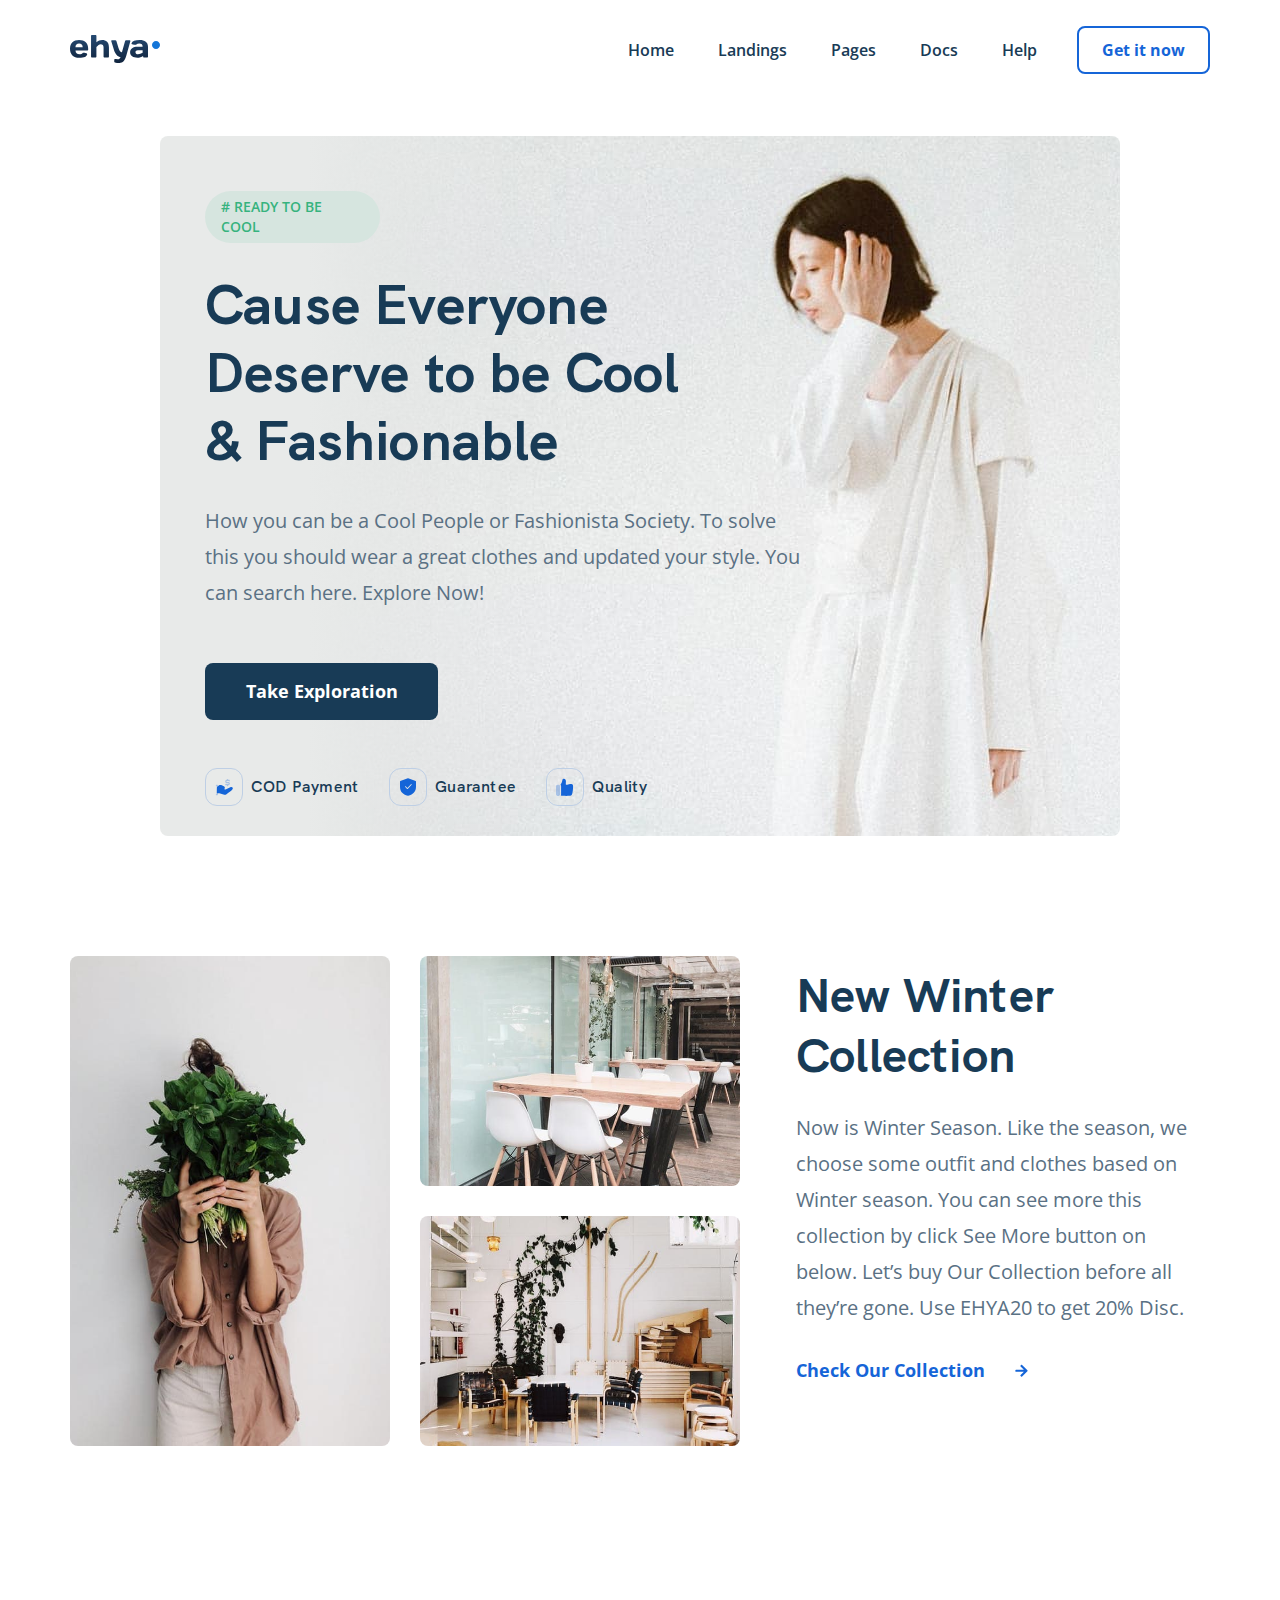
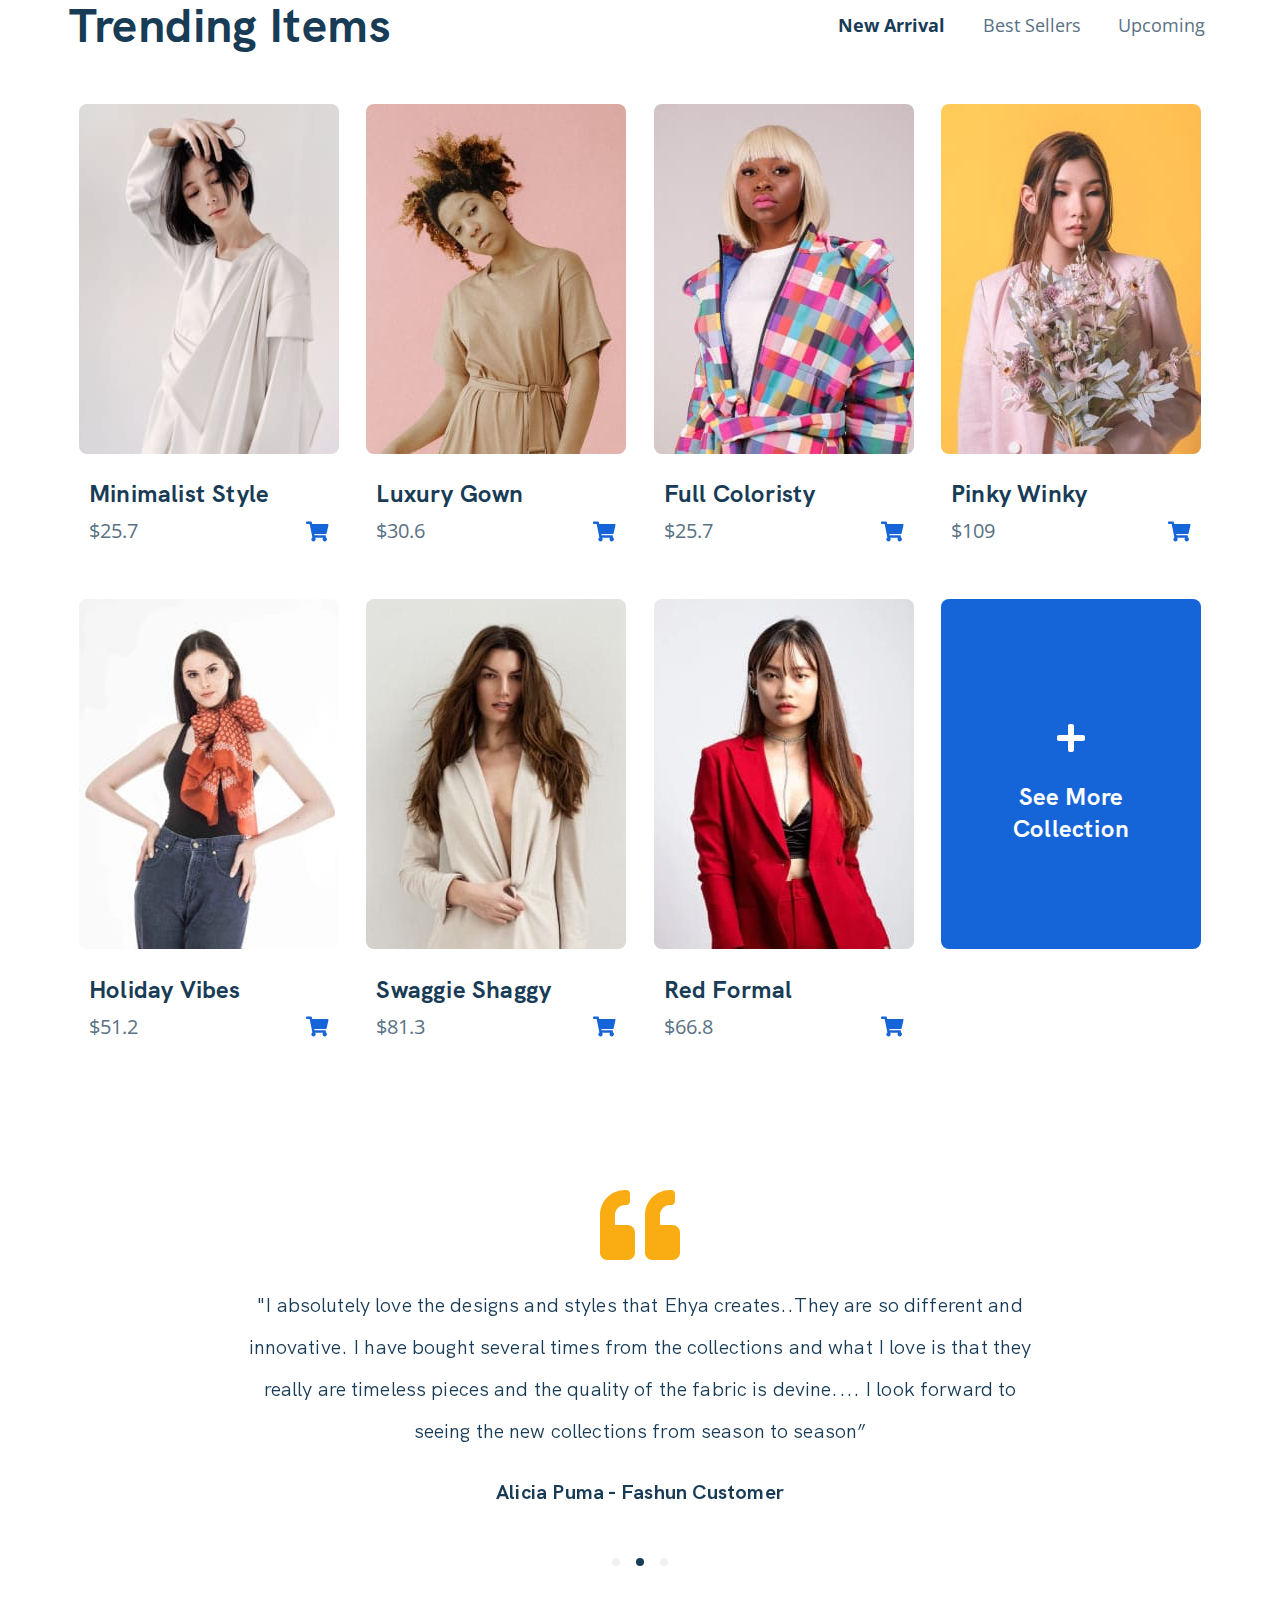
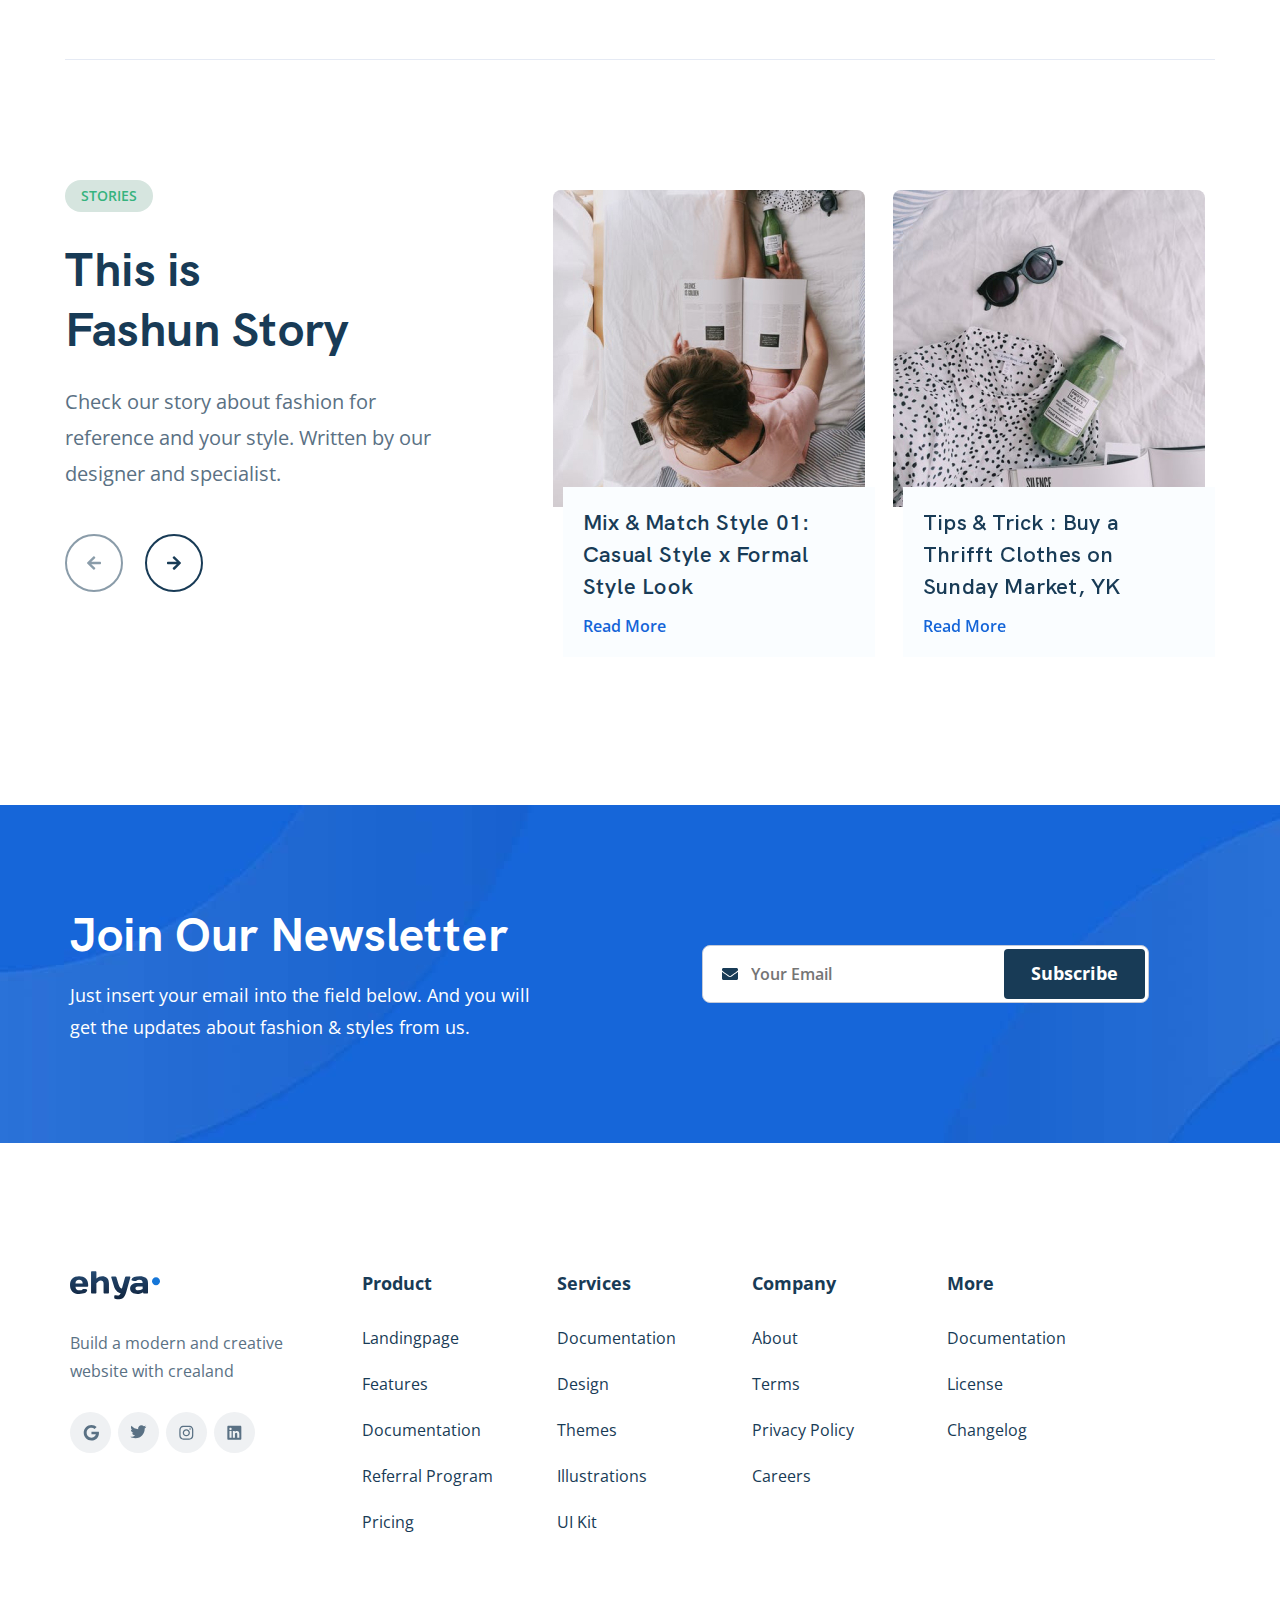
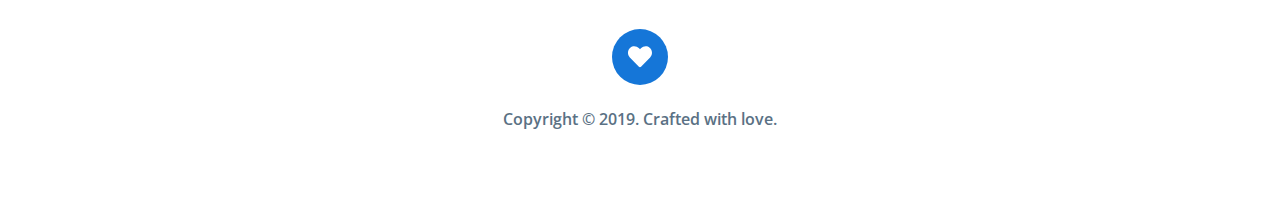
==== commit 41361f9f: "create: add section fashun story & fix: errors" ====
--- a/index.html
+++ b/index.html
@@ -4,7 +4,7 @@
 		<meta charset="UTF-8" />
 		<meta name="viewport" content="width=device-width, initial-scale=1.0" />
 		<link href="https://fonts.googleapis.com/css2?family=Open+Sans:wght@400;600;700&display=swap" rel="stylesheet" />
-		<link rel="stylesheet" href="https://unpkg.com/swiper/swiper-bundle.min.css" />
+		<link rel="stylesheet" href="css/swiper-bundle.min.css" />
 		<link rel="stylesheet" href="css/style.min.css" />
 		<link rel="stylesheet" href="css/style.css.map" />
 		<link rel="shortcut icon" href="img/favicon.svg" />
@@ -406,6 +406,88 @@
 			<!-- /.quotes__container -->
 		</div>
 		<!-- /.quotes -->
+		<div class="fashun-story">
+			<div class="fashun-story__left">
+				<div class="fashun-story__hashtag">
+					<span class="fashun-story__hashtag_text">STORIES</span>
+				</div>
+				<!-- /.fushun-story__hashtag -->
+				<h2 class="fashun-story__title">This is Fashun Story</h2>
+				<p class="fashun-story__text">Check our story about fashion for reference and your style. Written by our designer and specialist.</p>
+				<div class="fashun-story__button_wrapper">
+					<div class="fashun-story__button-prev"><img src="img/fashun-story__button.svg" alt="Icon: arrow" class="fashun-story__button-prev_image" /></div>
+					<div class="fashun-story__button-next"><img src="img/fashun-story__button.svg" alt="Icon: arrow" class="fashun-story__button-next_image" /></div>
+				</div>
+				<!-- /.fashun-story__button_wrapper -->
+			</div>
+			<!-- /.fushun-story__left -->
+			<div class="fashun-story__right">
+				<div class="swiper-wrapper fashun-story__wrapper">
+					<div class="swiper-slide fashun-story__slide">
+						<div class="fashun-story__item fashun-item">
+							<img src="img/fashun-story__image-1.jpg" alt="Image: fashun story" class="fashun-item__image" />
+							<div class="fashun-item__wrapper">
+								<span class="fashun-item__span">Mix & Match Style 01: Casual Style x Formal Style Look</span>
+								<a href="#" class="fashun-item__link">Read More</a>
+							</div>
+							<!-- /.fashun-story__wrapper -->
+						</div>
+						<!-- /.fashun-story__item /.fasun-item -->
+						<div class="fashun-story__item fashun-item">
+							<img src="img/fashun-story__image-2.jpg" alt="Image: fashun story" class="fashun-item__image" />
+							<div class="fashun-item__wrapper">
+								<span class="fashun-item__span">Tips & Trick : Buy a Thrifft Clothes on Sunday Market, YK</span>
+								<a href="#" class="fashun-item__link">Read More</a>
+							</div>
+							<!-- /.fashun-story__wrapper -->
+						</div>
+						<!-- /.fashun-story__item /.fasun-item -->
+					</div>
+					<div class="swiper-slide fashun-story__slide">
+						<div class="fashun-story__item fashun-item">
+							<img src="img/fashun-story__image-2.jpg" alt="Image: fashun story" class="fashun-item__image" />
+							<div class="fashun-item__wrapper">
+								<span class="fashun-item__span">Tips & Trick : Buy a Thrifft Clothes on Sunday Market, YK</span>
+								<a href="#" class="fashun-item__link">Read More</a>
+							</div>
+							<!-- /.fashun-story__wrapper -->
+						</div>
+						<!-- /.fashun-story__item /.fasun-item -->
+						<div class="fashun-story__item fashun-item">
+							<img src="img/fashun-story__image-1.jpg" alt="Image: fashun story" class="fashun-item__image" />
+							<div class="fashun-item__wrapper">
+								<span class="fashun-item__span">Mix & Match Style 01: Casual Style x Formal Style Look</span>
+								<a href="#" class="fashun-item__link">Read More</a>
+							</div>
+							<!-- /.fashun-story__wrapper -->
+						</div>
+						<!-- /.fashun-story__item /.fasun-item -->
+					</div>
+					<div class="swiper-slide fashun-story__slide">
+						<div class="fashun-story__item fashun-item">
+							<img src="img/fashun-story__image-1.jpg" alt="Image: fashun story" class="fashun-item__image" />
+							<div class="fashun-item__wrapper">
+								<span class="fashun-item__span">Mix & Match Style 01: Casual Style x Formal Style Look</span>
+								<a href="#" class="fashun-item__link">Read More</a>
+							</div>
+							<!-- /.fashun-story__wrapper -->
+						</div>
+						<!-- /.fashun-story__item /.fasun-item -->
+						<div class="fashun-story__item fashun-item">
+							<img src="img/fashun-story__image-2.jpg" alt="Image: fashun story" class="fashun-item__image" />
+							<div class="fashun-item__wrapper">
+								<span class="fashun-item__span">Tips & Trick : Buy a Thrifft Clothes on Sunday Market, YK</span>
+								<a href="#" class="fashun-item__link">Read More</a>
+							</div>
+							<!-- /.fashun-story__wrapper -->
+						</div>
+						<!-- /.fashun-story__item /.fasun-item -->
+					</div>
+				</div>
+			</div>
+			<!-- /.fashun-story__right -->
+		</div>
+		<!-- /.fushun-story -->
 		<div class="newsletter">
 			<div class="container">
 				<div class="newsletter-wrapper">
@@ -416,7 +498,7 @@
 					<!-- /.newsletter__left -->
 					<div class="newsletter__right">
 						<form action="send.php" method="POST" class="newsletter__form">
-							<input name="email" type="email" class="newsletter__input" placeholder="Your Emaill" required />
+							<input name="email" type="email" class="newsletter__input" placeholder="Your Email" required />
 							<button name="send-email" type="submit" class="newsletter__button">Subscribe</button>
 						</form>
 					</div>
@@ -436,10 +518,10 @@
 						</a>
 						<p class="footer__left_text">Build a modern and creative website with crealand</p>
 						<div class="footer__links social-networks">
-							<a href="https://myaccount.google.com/profile" class="social-networks__item"><img src="img/footer-google.svg" alt="icon" class="social-networks__image" /></a>
-							<a href="https://twitter.com/" class="social-networks__item"><img src="img/footer-twitter.svg" alt="icon" class="social-networks__image" /></a>
-							<a href="https://www.instagram.com/" class="social-networks__item"><img src="img/footer-inst.svg" alt="icon" class="social-networks__image" /></a>
-							<a href="https://linkedin.com/" class="social-networks__item"><img src="img/footer-in.svg" alt="icon" class="social-networks__image" /></a>
+							<a target="_blank" href="https://myaccount.google.com/profile" class="social-networks__item"><img src="img/footer-google.svg" alt="icon" class="social-networks__image" /></a>
+							<a target="_blank" href="https://twitter.com/" class="social-networks__item"><img src="img/footer-twitter.svg" alt="icon" class="social-networks__image" /></a>
+							<a target="_blank" href="https://www.instagram.com/" class="social-networks__item"><img src="img/footer-inst.svg" alt="icon" class="social-networks__image" /></a>
+							<a target="_blank" href="https://linkedin.com/" class="social-networks__item"><img src="img/footer-in.svg" alt="icon" class="social-networks__image" /></a>
 						</div>
 						<!-- /.footer__links -->
 					</div>
--- a/css/style.min.css
+++ b/css/style.min.css
@@ -386,7 +386,7 @@
   padding-bottom: 36px;
   padding-left: 24px;
   padding-right: 24px;
-  z-index: 50;
+  z-index: 102;
   box-shadow: 0px 16px 48px rgba(0, 0, 0, 0.16);
 }
 
@@ -586,6 +586,7 @@
   border: none;
   padding: 16px 24px;
   margin-bottom: 48px;
+  cursor: pointer;
 }
 
 .second-header__info {
@@ -1037,6 +1038,163 @@
   visibility: visible;
 }
 
+.fashun-story {
+  width: 1150px;
+  display: flex;
+  padding-top: 120px;
+  margin: auto;
+  margin-bottom: 140px;
+  justify-content: space-between;
+  border-top: 1px solid #E5EAF4;
+}
+
+.fashun-story__left {
+  display: flex;
+  flex-direction: column;
+  align-items: start;
+}
+
+.fashun-story__hashtag {
+  background: #D6E5DF;
+  border-radius: 2000px;
+  padding: 6px 16px;
+  min-width: 88px;
+  margin-bottom: 28px;
+}
+
+.fashun-story__hashtag_text {
+  font-family: Open Sans;
+  font-style: normal;
+  font-weight: 600;
+  font-size: 14px;
+  line-height: 20px;
+  text-align: center;
+  color: #36B37E;
+}
+
+.fashun-story__title {
+  margin-top: 0;
+  margin-bottom: 24px;
+  font-family: HK Grotesk;
+  font-style: normal;
+  font-weight: bold;
+  font-size: 48px;
+  line-height: 60px;
+  letter-spacing: 0.2px;
+  color: #183B56;
+  max-width: 290px;
+}
+
+.fashun-story__text {
+  margin-top: 0;
+  margin-bottom: 42px;
+  font-family: Open Sans;
+  font-style: normal;
+  font-weight: normal;
+  font-size: 20px;
+  line-height: 36px;
+  color: #5A7184;
+  width: 392px;
+}
+
+.fashun-story__button_wrapper {
+  display: flex;
+}
+
+.fashun-story__button-next {
+  border: 2px solid #183B56;
+  border-radius: 50%;
+  display: flex;
+  justify-content: center;
+  align-items: center;
+  position: relative;
+  padding: 20px;
+  cursor: pointer;
+}
+
+.fashun-story__button-next_image {
+  width: 14px;
+}
+
+.fashun-story__button-prev {
+  border: 2px solid #183B56;
+  border-radius: 50%;
+  display: flex;
+  justify-content: center;
+  align-items: center;
+  position: relative;
+  padding: 20px;
+  cursor: pointer;
+  margin-right: 22px;
+}
+
+.fashun-story__button-prev_image {
+  width: 14px;
+  transform: rotate(180deg);
+}
+
+.fashun-story__right {
+  overflow: hidden;
+  width: 662px;
+  margin-top: 10px;
+  min-height: 475px;
+}
+
+.fashun-story__slide {
+  display: flex;
+}
+
+.fashun-item {
+  min-width: 322px;
+  margin-right: 18px;
+}
+
+.fashun-item__image {
+  width: 312px;
+  height: 317px;
+  display: block;
+  object-fit: cover;
+  border-radius: 8px 8px 0px 0px;
+  z-index: 10;
+}
+
+.fashun-item__wrapper {
+  display: flex;
+  flex-direction: column;
+  background-color: #FAFDFF;
+  padding: 20px 32px 20px 20px;
+  margin-top: -20px;
+  margin-left: 10px;
+  z-index: 20;
+  position: relative;
+  width: 312px;
+}
+
+.fashun-item__span {
+  font-family: HK Grotesk;
+  font-style: normal;
+  font-weight: 600;
+  font-size: 22px;
+  line-height: 32px;
+  letter-spacing: 0.2px;
+  color: #183B56;
+  margin-bottom: 12px;
+}
+
+.fashun-item__link {
+  font-family: Open Sans;
+  font-style: normal;
+  font-weight: 600;
+  font-size: 16px;
+  line-height: 22px;
+  color: #1565D8;
+  text-decoration: none;
+}
+
+.swiper-button-disabled {
+  opacity: 0.5;
+}
+
 .newsletter {
   padding: 100px 0;
   background: url(../img/background-newsletter.jpg) no-repeat;
@@ -1383,11 +1541,58 @@
     margin-top: 0;
     margin-bottom: 30px;
   }
+  .fashun-story {
+    width: 960px;
+    display: flex;
+    flex-direction: column;
+    padding-top: 80px;
+    margin: auto;
+    align-items: center;
+    margin-bottom: 80px;
+  }
+  .fashun-story__left {
+    align-items: center;
+  }
+  .fashun-story__hashtag {
+    margin-bottom: 24px;
+  }
+  .fashun-story__title {
+    margin-bottom: 16px;
+    max-width: none;
+  }
+  .fashun-story__text {
+    margin-bottom: 36px;
+    width: 510px;
+    text-align: center;
+  }
+  .fashun-story__button_wrapper {
+    display: flex;
+    margin-bottom: 36px;
+  }
+  .fashun-story__right {
+    width: 682px;
+    margin-top: 0;
+    margin-left: 18px;
+  }
+  .fashun-item {
+    min-width: 332px;
+    margin-right: 8px;
+  }
+  .fashun-item__image {
+    width: 312px;
+    height: 317px;
+  }
+  .fashun-item__wrapper {
+    padding: 20px 42px 20px 20px;
+  }
 }
 
 @media (max-width: 992px) {
   .container, .newsletter-wrapper {
     max-width: 700px;
+  }
+  .fashun-story {
+    width: 728px;
   }
   .header {
     padding-top: 26px;
@@ -1417,7 +1622,7 @@
     height: 18px;
     position: relative;
     background-color: #fff;
-    z-index: 70;
+    z-index: 105;
   }
   .header__menu-block span,
   .header__menu-block span::before,
@@ -1982,5 +2187,93 @@
   .quotes__span_br {
     display: inline-block;
   }
+  .fashun-story {
+    width: 320px;
+    padding-top: 47px;
+    margin-bottom: 64px;
+    justify-content: center;
+  }
+  .fashun-story__right {
+    margin-left: 0;
+  }
+  .fashun-story__hashtag {
+    padding: 2px 12px;
+    min-width: 80px;
+    margin-bottom: 24px;
+  }
+  .fashun-story__title {
+    margin-bottom: 16px;
+    font-family: HK Grotesk;
+    font-style: normal;
+    font-weight: bold;
+    font-size: 28px;
+    line-height: 36px;
+    text-align: center;
+    letter-spacing: 0.2px;
+    color: #183B56;
+    max-width: 270px;
+  }
+  .fashun-story__text {
+    font-family: Open Sans;
+    font-style: normal;
+    font-weight: normal;
+    font-size: 16px;
+    line-height: 28px;
+    text-align: center;
+    color: #5A7184;
+    width: 280px;
+  }
+  .fashun-story__button_wrapper {
+    margin-bottom: 26px;
+  }
+  .fashun-story__button-next {
+    padding: 17px;
+  }
+  .fashun-story__button-next_image {
+    width: 13px;
+  }
+  .fashun-story__button-prev {
+    padding: 17px;
+    margin-right: 16px;
+  }
+  .fashun-story__button-prev_image {
+    width: 13px;
+    transform: rotate(180deg);
+  }
+  .fashun-story__right {
+    overflow: hidden;
+    width: 280px;
+    margin-top: 0;
+    min-height: none;
+  }
+  .fashun-story__slide {
+    display: flex;
+    flex-direction: column;
+  }
+  .fashun-item {
+    min-width: 280px;
+    margin-right: 0;
+  }
+  .fashun-item__wrapper {
+    width: 270px;
+  }
+  .fashun-item:nth-child(2n+1) {
+    margin-bottom: 24px;
+  }
+  .fashun-item__image {
+    width: 270px;
+    height: 277px;
+  }
+  .fashun-item__wrapper {
+    padding: 20px;
+    margin-top: -20px;
+    margin-left: 10px;
+    z-index: 20;
+  }
+  .fashun-item__span {
+    font-size: 20px;
+    line-height: 24px;
+    margin-bottom: 16px;
+  }
 }
 /*# sourceMappingURL=style.min.css.map */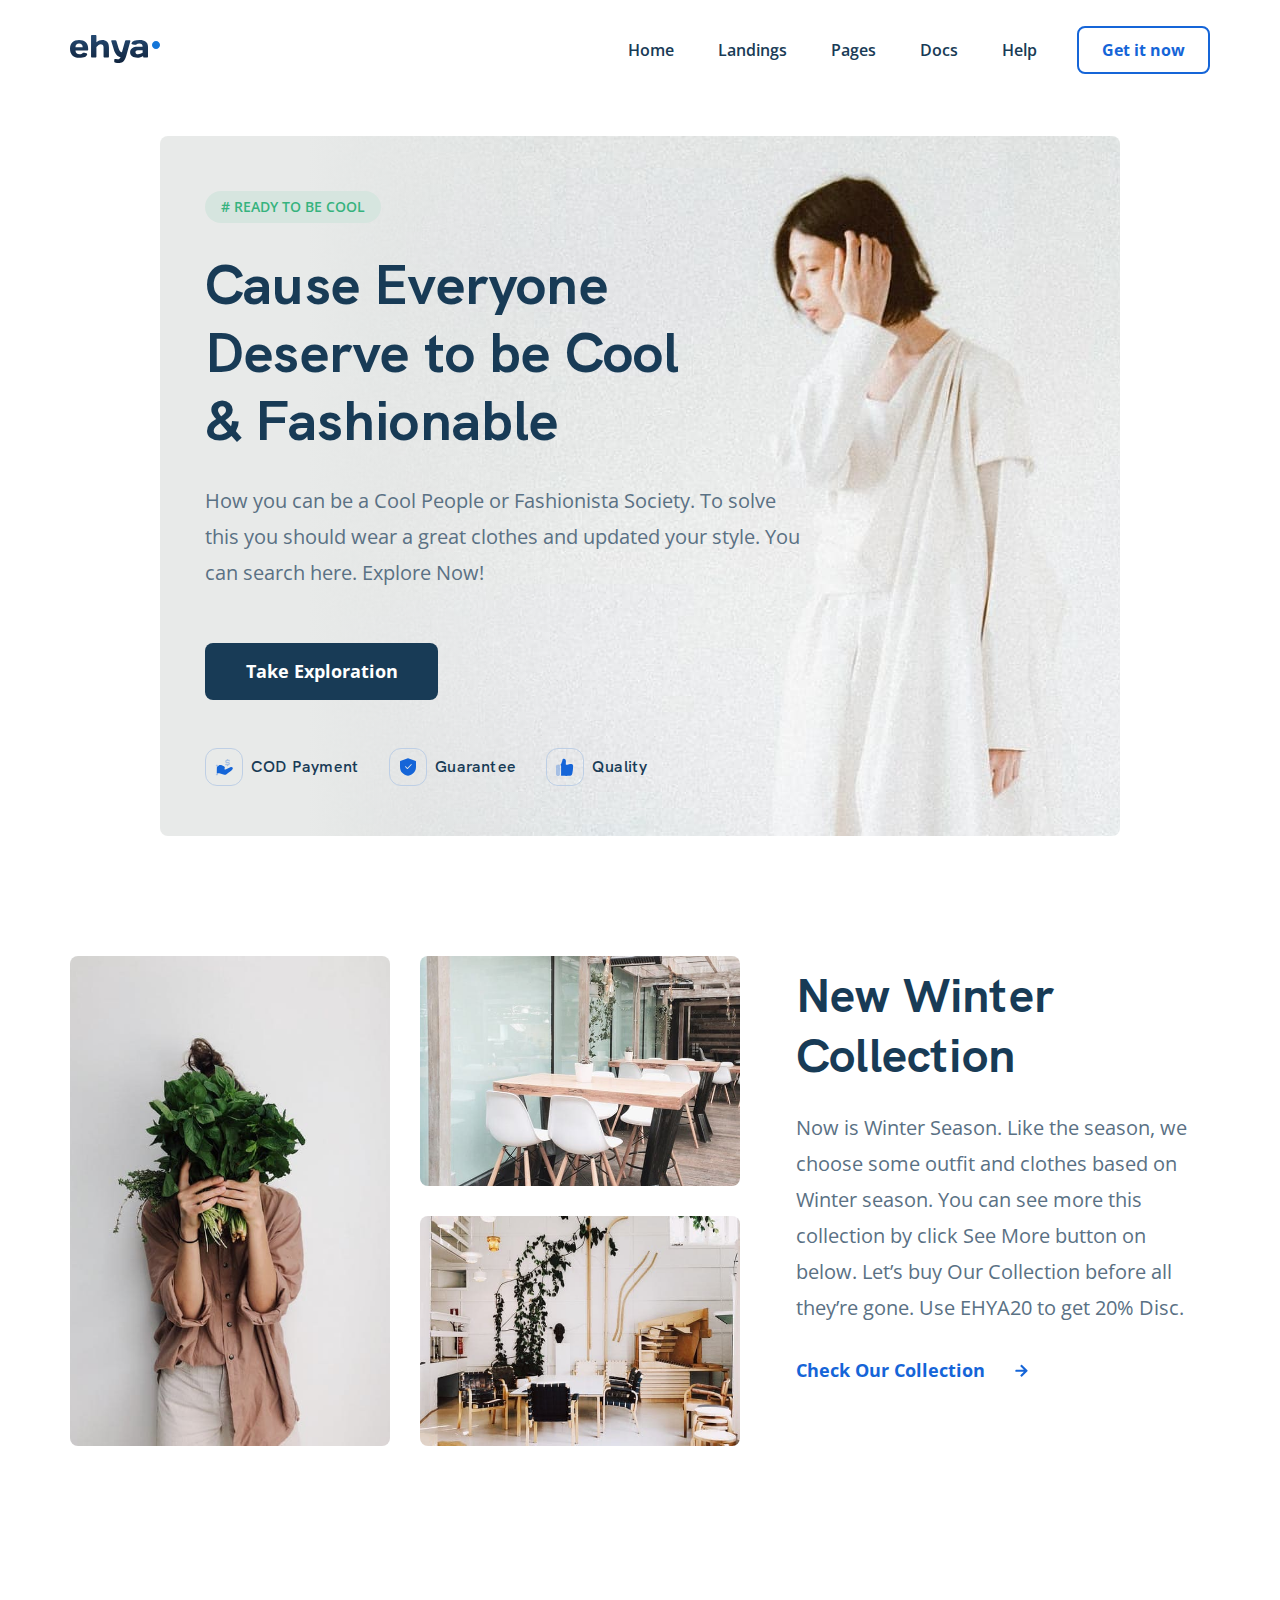
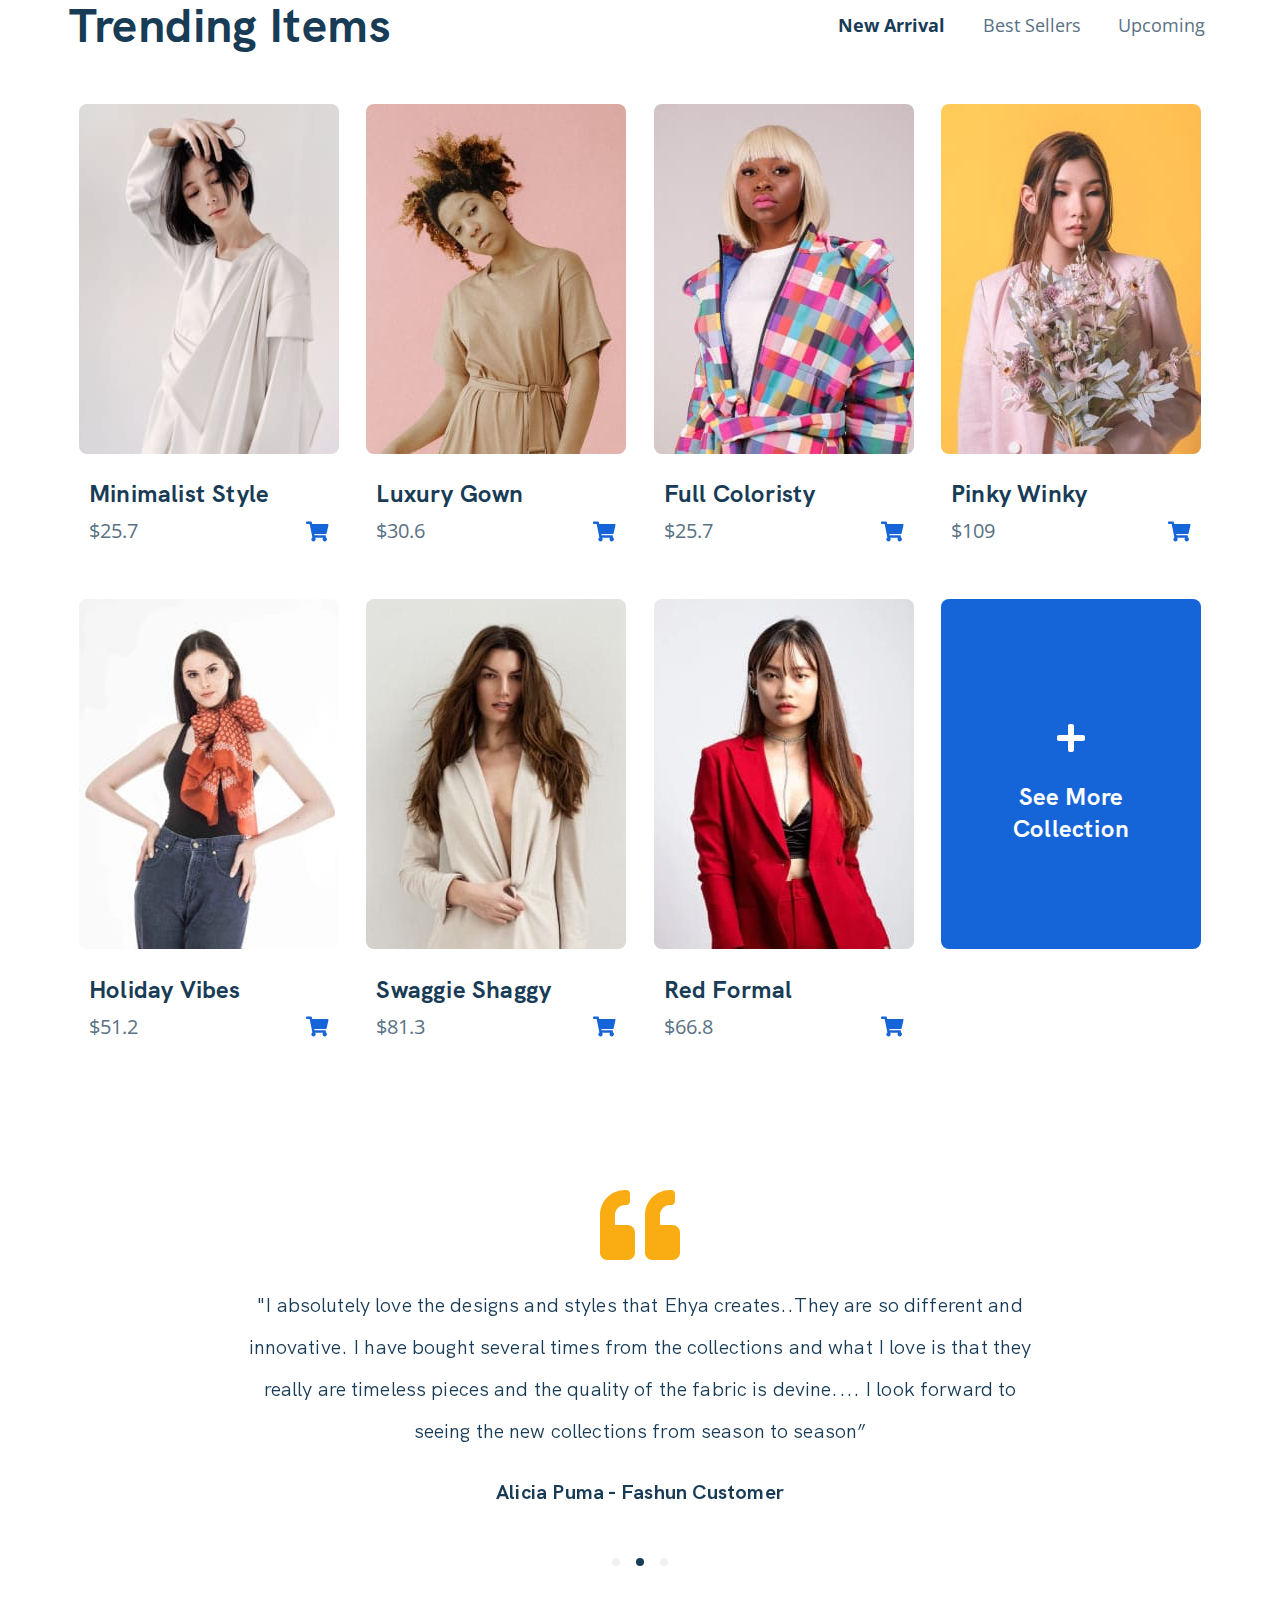
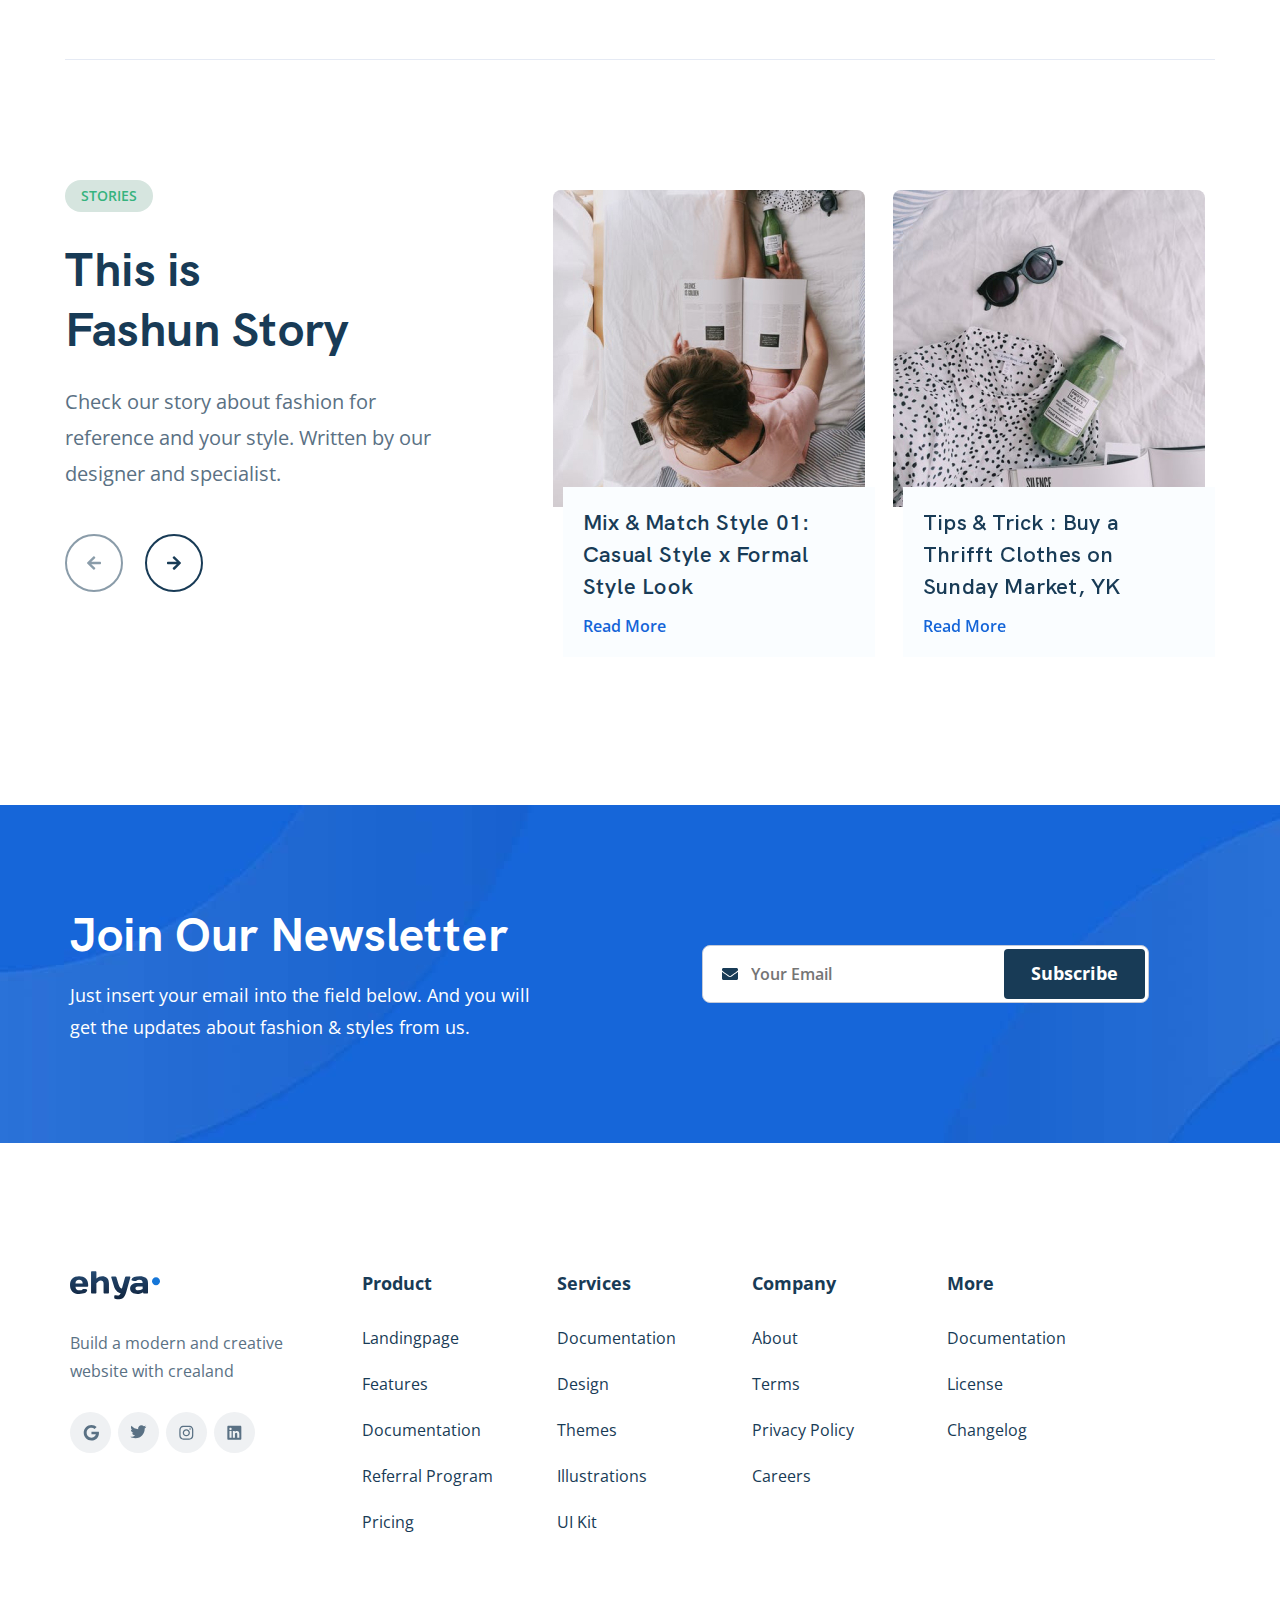
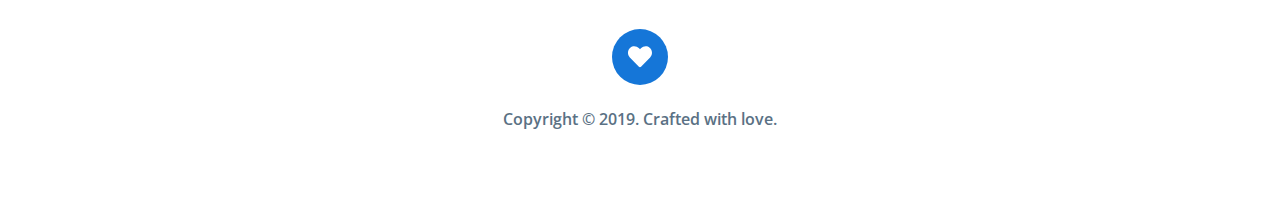
==== commit cfea8b87: "delete: extra photos, compressed css" ====
--- a/index.html
+++ b/index.html
@@ -4,7 +4,6 @@
 		<meta charset="UTF-8" />
 		<meta name="viewport" content="width=device-width, initial-scale=1.0" />
 		<link href="https://fonts.googleapis.com/css2?family=Open+Sans:wght@400;600;700&display=swap" rel="stylesheet" />
-		<link rel="stylesheet" href="css/swiper-bundle.min.css" />
 		<link rel="stylesheet" href="css/style.min.css" />
 		<link rel="stylesheet" href="css/style.css.map" />
 		<link rel="shortcut icon" href="img/favicon.svg" />
--- a/css/style.min.css
+++ b/css/style.min.css
@@ -1,2279 +1,2 @@
-/*! normalize.css v8.0.1 | MIT License | github.com/necolas/normalize.css */
-/* Document
- ========================================================================== */
-/**
- * 1. Correct the line height in all browsers.
- * 2. Prevent adjustments of font size after orientation changes in iOS.
- */
-html {
-  line-height: 1.15;
-  /* 1 */
-  -webkit-text-size-adjust: 100%;
-  /* 2 */
-}
-
-/* Sections
- ========================================================================== */
-/**
- * Remove the margin in all browsers.
- */
-body {
-  margin: 0;
-}
-
-/**
- * Render the `main` element consistently in IE.
- */
-main {
-  display: block;
-}
-
-/**
- * Correct the font size and margin on `h1` elements within `section` and
- * `article` contexts in Chrome, Firefox, and Safari.
- */
-h1 {
-  font-size: 2em;
-  margin: 0.67em 0;
-}
-
-/* Grouping content
- ========================================================================== */
-/**
- * 1. Add the correct box sizing in Firefox.
- * 2. Show the overflow in Edge and IE.
- */
-hr {
-  box-sizing: content-box;
-  /* 1 */
-  height: 0;
-  /* 1 */
-  overflow: visible;
-  /* 2 */
-}
-
-/**
- * 1. Correct the inheritance and scaling of font size in all browsers.
- * 2. Correct the odd `em` font sizing in all browsers.
- */
-pre {
-  font-family: monospace, monospace;
-  /* 1 */
-  font-size: 1em;
-  /* 2 */
-}
-
-/* Text-level semantics
- ========================================================================== */
-/**
- * Remove the gray background on active links in IE 10.
- */
-a {
-  background-color: transparent;
-}
-
-/**
- * 1. Remove the bottom border in Chrome 57-
- * 2. Add the correct text decoration in Chrome, Edge, IE, Opera, and Safari.
- */
-abbr[title] {
-  border-bottom: none;
-  /* 1 */
-  text-decoration: underline;
-  /* 2 */
-  text-decoration: underline dotted;
-  /* 2 */
-}
-
-/**
- * Add the correct font weight in Chrome, Edge, and Safari.
- */
-b,
-strong {
-  font-weight: bolder;
-}
-
-/**
- * 1. Correct the inheritance and scaling of font size in all browsers.
- * 2. Correct the odd `em` font sizing in all browsers.
- */
-code,
-kbd,
-samp {
-  font-family: monospace, monospace;
-  /* 1 */
-  font-size: 1em;
-  /* 2 */
-}
-
-/**
- * Add the correct font size in all browsers.
- */
-small {
-  font-size: 80%;
-}
-
-/**
- * Prevent `sub` and `sup` elements from affecting the line height in
- * all browsers.
- */
-sub,
-sup {
-  font-size: 75%;
-  line-height: 0;
-  position: relative;
-  vertical-align: baseline;
-}
-
-sub {
-  bottom: -0.25em;
-}
-
-sup {
-  top: -0.5em;
-}
-
-/* Embedded content
- ========================================================================== */
-/**
- * Remove the border on images inside links in IE 10.
- */
-img {
-  border-style: none;
-}
-
-/* Forms
- ========================================================================== */
-/**
- * 1. Change the font styles in all browsers.
- * 2. Remove the margin in Firefox and Safari.
- */
-button,
-input,
-optgroup,
-select,
-textarea {
-  font-family: inherit;
-  /* 1 */
-  font-size: 100%;
-  /* 1 */
-  line-height: 1.15;
-  /* 1 */
-  margin: 0;
-  /* 2 */
-}
-
-/**
- * Show the overflow in IE.
- * 1. Show the overflow in Edge.
- */
-button,
-input {
-  /* 1 */
-  overflow: visible;
-}
-
-/**
- * Remove the inheritance of text transform in Edge, Firefox, and IE.
- * 1. Remove the inheritance of text transform in Firefox.
- */
-button,
-select {
-  /* 1 */
-  text-transform: none;
-}
-
-/**
- * Correct the inability to style clickable types in iOS and Safari.
- */
-button,
-[type="button"],
-[type="reset"],
-[type="submit"] {
-  -webkit-appearance: button;
-}
-
-/**
- * Remove the inner border and padding in Firefox.
- */
-button::-moz-focus-inner,
-[type="button"]::-moz-focus-inner,
-[type="reset"]::-moz-focus-inner,
-[type="submit"]::-moz-focus-inner {
-  border-style: none;
-  padding: 0;
-}
-
-/**
- * Restore the focus styles unset by the previous rule.
- */
-button:-moz-focusring,
-[type="button"]:-moz-focusring,
-[type="reset"]:-moz-focusring,
-[type="submit"]:-moz-focusring {
-  outline: 1px dotted ButtonText;
-}
-
-/**
- * Correct the padding in Firefox.
- */
-fieldset {
-  padding: 0.35em 0.75em 0.625em;
-}
-
-/**
- * 1. Correct the text wrapping in Edge and IE.
- * 2. Correct the color inheritance from `fieldset` elements in IE.
- * 3. Remove the padding so developers are not caught out when they zero out
- *    `fieldset` elements in all browsers.
- */
-legend {
-  box-sizing: border-box;
-  /* 1 */
-  color: inherit;
-  /* 2 */
-  display: table;
-  /* 1 */
-  max-width: 100%;
-  /* 1 */
-  padding: 0;
-  /* 3 */
-  white-space: normal;
-  /* 1 */
-}
-
-/**
- * Add the correct vertical alignment in Chrome, Firefox, and Opera.
- */
-progress {
-  vertical-align: baseline;
-}
-
-/**
- * Remove the default vertical scrollbar in IE 10+.
- */
-textarea {
-  overflow: auto;
-}
-
-/**
- * 1. Add the correct box sizing in IE 10.
- * 2. Remove the padding in IE 10.
- */
-[type="checkbox"],
-[type="radio"] {
-  box-sizing: border-box;
-  /* 1 */
-  padding: 0;
-  /* 2 */
-}
-
-/**
- * Correct the cursor style of increment and decrement buttons in Chrome.
- */
-[type="number"]::-webkit-inner-spin-button,
-[type="number"]::-webkit-outer-spin-button {
-  height: auto;
-}
-
-/**
- * 1. Correct the odd appearance in Chrome and Safari.
- * 2. Correct the outline style in Safari.
- */
-[type="search"] {
-  -webkit-appearance: textfield;
-  /* 1 */
-  outline-offset: -2px;
-  /* 2 */
-}
-
-/**
- * Remove the inner padding in Chrome and Safari on macOS.
- */
-[type="search"]::-webkit-search-decoration {
-  -webkit-appearance: none;
-}
-
-/**
- * 1. Correct the inability to style clickable types in iOS and Safari.
- * 2. Change font properties to `inherit` in Safari.
- */
-::-webkit-file-upload-button {
-  -webkit-appearance: button;
-  /* 1 */
-  font: inherit;
-  /* 2 */
-}
-
-/* Interactive
- ========================================================================== */
-/*
- * Add the correct display in Edge, IE 10+, and Firefox.
- */
-details {
-  display: block;
-}
-
-/*
- * Add the correct display in all browsers.
- */
-summary {
-  display: list-item;
-}
-
-/* Misc
- ========================================================================== */
-/**
- * Add the correct display in IE 10+.
- */
-template {
-  display: none;
-}
-
-/**
- * Add the correct display in IE 10.
- */
-[hidden] {
-  display: none;
-}
-
-* {
-  box-sizing: border-box;
-  outline: none;
-}
-
-body {
-  overflow-x: hidden;
-}
-
-.container {
-  width: 1140px;
-  margin: auto;
-}
-
-@font-face {
-  font-family: 'HK Grotesk';
-  src: url("../fonts/HKGrotesk-SemiBold.eot");
-  src: local("HK Grotesk SemiBold"), local("HKGrotesk-SemiBold"), url("../fonts/HKGrotesk-SemiBold.eot?#iefix") format("embedded-opentype"), url("../fonts/HKGrotesk-SemiBold.woff2") format("woff2"), url("../fonts/HKGrotesk-SemiBold.woff") format("woff"), url("../fonts/HKGrotesk-SemiBold.ttf") format("truetype");
-  font-weight: 600;
-  font-style: normal;
-}
-
-@font-face {
-  font-family: 'HK Grotesk';
-  src: url("../fonts/HKGrotesk-Bold.eot");
-  src: local("HK Grotesk Bold"), local("HKGrotesk-Bold"), url("../fonts/HKGrotesk-Bold.eot?#iefix") format("embedded-opentype"), url("../fonts/HKGrotesk-Bold.woff2") format("woff2"), url("../fonts/HKGrotesk-Bold.woff") format("woff"), url("../fonts/HKGrotesk-Bold.ttf") format("truetype");
-  font-weight: bold;
-  font-style: normal;
-}
-
-@font-face {
-  font-family: 'HK Grotesk';
-  src: url("../fonts/HKGrotesk-Regular.eot");
-  src: local("HK Grotesk Regular"), local("HKGrotesk-Regular"), url("../fonts/HKGrotesk-Regular.eot?#iefix") format("embedded-opentype"), url("../fonts/HKGrotesk-Regular.woff2") format("woff2"), url("../fonts/HKGrotesk-Regular.woff") format("woff"), url("../fonts/HKGrotesk-Regular.ttf") format("truetype");
-  font-weight: normal;
-  font-style: normal;
-}
-
-.menu {
-  position: absolute;
-  top: -6px;
-  right: -13px;
-  background-color: #fff;
-  width: 304px;
-  height: 324px;
-  padding-top: 36px;
-  padding-bottom: 36px;
-  padding-left: 24px;
-  padding-right: 24px;
-  z-index: 102;
-  box-shadow: 0px 16px 48px rgba(0, 0, 0, 0.16);
-}
-
-.menu__links {
-  display: flex;
-  flex-direction: column;
-}
-
-.menu__item {
-  font-family: Open Sans;
-  font-style: normal;
-  font-weight: 600;
-  font-size: 16px;
-  line-height: 22px;
-  color: #183B56;
-  text-decoration: none;
-  margin-bottom: 20px;
-}
-
-.menu__button {
-  padding: 9px 84px;
-  background-color: #fff;
-  border: 2px solid #1565D8;
-  border-radius: 8px;
-  display: block;
-  margin: auto;
-  cursor: pointer;
-  font-family: Open Sans;
-  font-style: normal;
-  font-weight: bold;
-  font-size: 16px;
-  line-height: 22px;
-  text-align: center;
-  color: #1565D8;
-}
-
-.header {
-  font-family: Open Sans;
-  padding: 26px 0;
-  margin-bottom: 36px;
-}
-
-.header-container {
-  width: 1140px;
-  margin: auto;
-}
-
-.header-wrapper {
-  display: flex;
-  justify-content: space-between;
-  align-items: center;
-  position: relative;
-  outline: 1px res solid;
-}
-
-.header__items {
-  display: flex;
-  align-items: center;
-}
-
-.header__item {
-  font-style: normal;
-  font-weight: 600;
-  font-size: 16px;
-  line-height: 22px;
-  text-decoration: none;
-  color: #183B56;
-}
-
-.header__item:not(:last-child) {
-  margin-right: 40px;
-}
-
-.header__button {
-  color: #1565D8;
-  padding: 13px 23px;
-  font-weight: bold;
-  background-color: #fff;
-  border: 2px solid #1565D8;
-  border-radius: 8px;
-  margin-left: 40px;
-  cursor: pointer;
-}
-
-.header__button:hover {
-  background-color: #1565D8;
-  color: #ffffff;
-}
-
-.header__menu {
-  display: none;
-}
-
-.header__menu_window {
-  display: none;
-  opacity: 0;
-  transition: 0.2s;
-}
-
-.header__menu_window--active {
-  opacity: 1;
-  transition: 0.2s;
-  display: block;
-}
-
-.second-header {
-  width: 1280px;
-  background-color: #E8EAE9;
-  position: relative;
-  margin: auto;
-  border-radius: 8px;
-  margin-bottom: 120px;
-  background-image: url("../img/second-header__image.jpg");
-  background-position: right top;
-  background-repeat: no-repeat;
-  min-height: 700px;
-  overflow: hidden;
-}
-
-.second-header:after {
-  content: '';
-  position: absolute;
-  top: 0;
-  left: 358px;
-  bottom: 0;
-  right: 0;
-  z-index: 2;
-  background: linear-gradient(270deg, rgba(238, 238, 238, 0.0001) 67.34%, #E8EAE9 100%);
-}
-
-.second-header__container {
-  padding: 62px 0 42px 107px;
-}
-
-.second-header__left {
-  z-index: 100;
-  position: absolute;
-}
-
-.second-header__hashtag {
-  background: #D6E5DF;
-  border-radius: 2000px;
-  padding: 6px 16px;
-  max-width: 175px;
-  margin-bottom: 28px;
-}
-
-.second-header__hashtag_text {
-  font-family: Open Sans;
-  font-style: normal;
-  font-weight: 600;
-  font-size: 14px;
-  line-height: 20px;
-  text-align: center;
-  color: #36B37E;
-}
-
-.second-header__title {
-  font-family: HK Grotesk;
-  font-style: normal;
-  font-weight: bold;
-  font-size: 56px;
-  line-height: 68px;
-  letter-spacing: 0.2px;
-  color: #183B56;
-  width: 480px;
-  margin-top: 0;
-  margin-bottom: 28px;
-  z-index: 100;
-}
-
-.second-header__text {
-  font-family: Open Sans;
-  font-style: normal;
-  font-weight: normal;
-  font-size: 20px;
-  line-height: 36px;
-  color: #5A7184;
-  margin-top: 0;
-  margin-bottom: 52px;
-  width: 600px;
-}
-
-.second-header__button {
-  font-family: Open Sans;
-  font-style: normal;
-  font-weight: bold;
-  font-size: 18px;
-  line-height: 25px;
-  text-align: center;
-  color: #FFFFFF;
-  display: block;
-  background: #183B56;
-  border-radius: 8px;
-  min-height: 56px;
-  min-width: 233px;
-  border: none;
-  padding: 16px 24px;
-  margin-bottom: 48px;
-  cursor: pointer;
-}
-
-.second-header__info {
-  display: flex;
-}
-
-.second-header__info_first {
-  margin-right: 30px;
-}
-
-.second-header__info_second {
-  margin-right: 30px;
-}
-
-.second-header__image {
-  position: absolute;
-  right: 0;
-  top: 0;
-  bottom: 0;
-  z-index: 50;
-  background: linear-gradient(270deg, rgba(238, 238, 238, 0.0001) 67.34%, #E8EAE9 100%);
-}
-
-.header-first {
-  display: flex;
-  align-items: center;
-}
-
-.header-first__img {
-  border: 0.75px solid #BECFE5;
-  border-radius: 12px;
-  padding: 7px;
-  margin-right: 8px;
-}
-
-.header-first__text {
-  font-family: HK Grotesk;
-  font-style: normal;
-  font-weight: 600;
-  font-size: 16px;
-  line-height: 20px;
-  letter-spacing: 0.2px;
-  color: #183B56;
-}
-
-.header-second {
-  display: flex;
-  align-items: center;
-}
-
-.header-second__img {
-  border: 0.75px solid #BECFE5;
-  border-radius: 12px;
-  padding: 7px;
-  margin-right: 8px;
-}
-
-.header-second__text {
-  font-family: HK Grotesk;
-  font-style: normal;
-  font-weight: 600;
-  font-size: 16px;
-  line-height: 20px;
-  letter-spacing: 0.2px;
-  color: #183B56;
-}
-
-.header-third {
-  display: flex;
-  align-items: center;
-}
-
-.header-third__img {
-  border: 0.75px solid #BECFE5;
-  border-radius: 12px;
-  padding: 7px;
-  margin-right: 8px;
-}
-
-.header-third__text {
-  font-family: HK Grotesk;
-  font-style: normal;
-  font-weight: 600;
-  font-size: 16px;
-  line-height: 20px;
-  letter-spacing: 0.2px;
-  color: #183B56;
-}
-
-.collection {
-  margin-bottom: 145px;
-}
-
-.collection-cotainer {
-  width: 1140px;
-  margin: auto;
-  display: flex;
-}
-
-.collection-left {
-  display: flex;
-  width: 668px;
-  justify-content: space-between;
-}
-
-.collection-left__first {
-  margin-right: 30px;
-}
-
-.collection-left__first_image {
-  width: 320px;
-  height: 490px;
-  border-radius: 8px;
-  object-fit: cover;
-  overflow: hidden;
-}
-
-.collection-left__second {
-  display: flex;
-  flex-direction: column;
-  align-content: space-between;
-}
-
-.collection-left__second_image-1 {
-  width: 320px;
-  height: 230px;
-  border-radius: 8px;
-  object-fit: cover;
-  overflow: hidden;
-  margin-bottom: 30px;
-}
-
-.collection-left__second_image-2 {
-  width: 320px;
-  height: 230px;
-  border-radius: 8px;
-  object-fit: cover;
-  overflow: hidden;
-}
-
-.collection__right {
-  margin: 10px 10px 55px 58px;
-}
-
-.collection-right__title {
-  font-family: HK Grotesk;
-  font-style: normal;
-  font-weight: bold;
-  font-size: 48px;
-  line-height: 60px;
-  letter-spacing: 0.2px;
-  color: #183B56;
-  margin-top: 0;
-  margin-bottom: 24px;
-}
-
-.collection-right__text {
-  font-family: Open Sans;
-  font-style: normal;
-  font-weight: normal;
-  font-size: 20px;
-  line-height: 36px;
-  color: #5A7184;
-  margin-bottom: 32px;
-  margin-top: 0;
-}
-
-.collection-right__link {
-  font-family: Open Sans;
-  font-style: normal;
-  font-weight: bold;
-  font-size: 18px;
-  line-height: 25px;
-  text-align: center;
-  color: #1565D8;
-  text-decoration: none;
-  position: relative;
-}
-
-.collection-right__link::before {
-  content: '';
-  position: absolute;
-  top: 4px;
-  bottom: 0;
-  right: -43px;
-  background: url("../img/collection-needle.svg") no-repeat;
-  width: 13px;
-  height: 16px;
-  margin: auto 0;
-}
-
-.trending-items {
-  margin-bottom: 145px;
-}
-
-.trending-items__wrapper {
-  margin-right: 9px;
-  margin-left: 9px;
-}
-
-.trending-items__top {
-  display: flex;
-  align-items: center;
-  justify-content: space-between;
-  margin-bottom: 48px;
-  margin-left: -10px;
-}
-
-.trending-items__title {
-  font-family: HK Grotesk;
-  font-style: normal;
-  font-weight: bold;
-  font-size: 48px;
-  line-height: 60px;
-  letter-spacing: 0.2px;
-  color: #183B56;
-  margin-top: 0;
-  margin-bottom: 0;
-}
-
-.trending-items__ul {
-  list-style: none;
-  padding: 0;
-  margin: 0;
-  display: flex;
-  align-items: center;
-  margin-right: -25px;
-}
-
-.trending-items__li {
-  font-family: Open Sans;
-  font-style: normal;
-  font-weight: normal;
-  font-size: 18px;
-  line-height: 25px;
-  color: #5A7184;
-  cursor: pointer;
-  width: 108px;
-}
-
-.trending-items__li--active {
-  font-weight: bold;
-  color: #183B56;
-}
-
-.trending-items__li:nth-child(3) {
-  margin-left: 27px;
-}
-
-.trending-items__li:nth-child(2) {
-  margin-left: 37px;
-}
-
-.trending-items__bottom {
-  display: flex;
-  justify-content: space-between;
-  flex-wrap: wrap;
-  display: none;
-}
-
-.trending-items__bottom--active {
-  display: flex;
-}
-
-.item-main {
-  width: 260px;
-}
-
-.item-main:nth-child(1) {
-  margin-bottom: 50px;
-}
-
-.item-main__image {
-  width: 260px;
-  height: 350px;
-  overflow: hidden;
-  object-fit: cover;
-  border-radius: 8px;
-  margin-bottom: 20px;
-  cursor: pointer;
-}
-
-.item-main__title {
-  font-family: HK Grotesk;
-  font-style: normal;
-  font-weight: bold;
-  font-size: 24px;
-  line-height: 32px;
-  letter-spacing: 0.2px;
-  color: #183B56;
-  margin-top: 0;
-  margin-bottom: 3px;
-  margin-left: 10px;
-  cursor: pointer;
-}
-
-.item-main__price {
-  width: 240px;
-  display: flex;
-  justify-content: space-between;
-  align-items: center;
-  margin-right: 10px;
-  margin-left: 10px;
-}
-
-.item-main__price-tag {
-  font-family: Open Sans;
-  font-style: normal;
-  font-weight: normal;
-  font-size: 20px;
-  line-height: 36px;
-  color: #5A7184;
-  cursor: pointer;
-}
-
-.item-main__price-basket {
-  width: 23px;
-  cursor: pointer;
-}
-
-.item-more {
-  width: 260px;
-  height: 350px;
-  background: #1565D8;
-  border-radius: 8px;
-  display: flex;
-  justify-content: center;
-  cursor: pointer;
-  text-decoration: none;
-}
-
-.item-more__wrapper {
-  width: 116px;
-  margin-top: 125px;
-  display: flex;
-  flex-direction: column;
-  align-items: center;
-}
-
-.item-more__image {
-  width: 28px;
-  margin-bottom: 29px;
-  cursor: pointer;
-}
-
-.item-more__text {
-  font-family: HK Grotesk;
-  font-style: normal;
-  font-weight: bold;
-  font-size: 24px;
-  line-height: 32px;
-  text-align: center;
-  letter-spacing: 0.2px;
-  color: #FFFFFF;
-}
-
-.quotes {
-  margin-bottom: 80px;
-  overflow-x: hidden;
-}
-
-.quotes__container {
-  width: 800px;
-  min-height: 389px;
-  margin: auto;
-  position: relative;
-}
-
-.quotes__wrapper {
-  position: relative;
-  width: 100%;
-  height: 100%;
-  z-index: 1;
-  display: flex;
-  transition-property: transform;
-  box-sizing: content-box;
-}
-
-.quotes__item {
-  display: flex;
-  flex-direction: column;
-  justify-content: center;
-  visibility: hidden;
-  transition: 0.1s;
-}
-
-.quotes__image {
-  width: 80px;
-  margin: auto;
-  margin-bottom: 24px;
-}
-
-.quotes__text {
-  font-family: HK Grotesk;
-  font-style: normal;
-  font-weight: normal;
-  font-size: 20px;
-  line-height: 42px;
-  text-align: center;
-  letter-spacing: 0.133333px;
-  color: #183B56;
-  margin-top: 0;
-  margin-bottom: 28px;
-}
-
-.quotes__span {
-  font-family: HK Grotesk;
-  font-style: normal;
-  font-weight: bold;
-  font-size: 20px;
-  line-height: 24px;
-  text-align: center;
-  letter-spacing: 0.2px;
-  color: #183B56;
-  margin-bottom: 48px;
-}
-
-.quotes__span_dah {
-  display: none;
-}
-
-.quotes__span_br {
-  display: none;
-}
-
-.swiper-pagination-bullet {
-  background: #B3BAC5;
-  border-radius: 50%;
-}
-
-.swiper-pagination-bullet-active {
-  background: #183B56;
-  border-radius: 50%;
-}
-
-.swiper-container-horizontal > .swiper-pagination-bullets .swiper-pagination-bullet {
-  margin: 0 8px;
-}
-
-.swiper-container-horizontal > .swiper-pagination-bullets, .swiper-pagination-custom, .swiper-pagination-fraction {
-  position: relative;
-  bottom: 0;
-  top: 0;
-  left: 0;
-  right: 0;
-}
-
-.swiper-slide-active {
-  visibility: visible;
-}
-
-.fashun-story {
-  width: 1150px;
-  display: flex;
-  padding-top: 120px;
-  margin: auto;
-  margin-bottom: 140px;
-  justify-content: space-between;
-  border-top: 1px solid #E5EAF4;
-}
-
-.fashun-story__left {
-  display: flex;
-  flex-direction: column;
-  align-items: start;
-}
-
-.fashun-story__hashtag {
-  background: #D6E5DF;
-  border-radius: 2000px;
-  padding: 6px 16px;
-  min-width: 88px;
-  margin-bottom: 28px;
-}
-
-.fashun-story__hashtag_text {
-  font-family: Open Sans;
-  font-style: normal;
-  font-weight: 600;
-  font-size: 14px;
-  line-height: 20px;
-  text-align: center;
-  color: #36B37E;
-}
-
-.fashun-story__title {
-  margin-top: 0;
-  margin-bottom: 24px;
-  font-family: HK Grotesk;
-  font-style: normal;
-  font-weight: bold;
-  font-size: 48px;
-  line-height: 60px;
-  letter-spacing: 0.2px;
-  color: #183B56;
-  max-width: 290px;
-}
-
-.fashun-story__text {
-  margin-top: 0;
-  margin-bottom: 42px;
-  font-family: Open Sans;
-  font-style: normal;
-  font-weight: normal;
-  font-size: 20px;
-  line-height: 36px;
-  color: #5A7184;
-  width: 392px;
-}
-
-.fashun-story__button_wrapper {
-  display: flex;
-}
-
-.fashun-story__button-next {
-  border: 2px solid #183B56;
-  border-radius: 50%;
-  display: flex;
-  justify-content: center;
-  align-items: center;
-  position: relative;
-  padding: 20px;
-  cursor: pointer;
-}
-
-.fashun-story__button-next_image {
-  width: 14px;
-}
-
-.fashun-story__button-prev {
-  border: 2px solid #183B56;
-  border-radius: 50%;
-  display: flex;
-  justify-content: center;
-  align-items: center;
-  position: relative;
-  padding: 20px;
-  cursor: pointer;
-  margin-right: 22px;
-}
-
-.fashun-story__button-prev_image {
-  width: 14px;
-  transform: rotate(180deg);
-}
-
-.fashun-story__right {
-  overflow: hidden;
-  width: 662px;
-  margin-top: 10px;
-  min-height: 475px;
-}
-
-.fashun-story__slide {
-  display: flex;
-}
-
-.fashun-item {
-  min-width: 322px;
-  margin-right: 18px;
-}
-
-.fashun-item__image {
-  width: 312px;
-  height: 317px;
-  display: block;
-  object-fit: cover;
-  border-radius: 8px 8px 0px 0px;
-  z-index: 10;
-}
-
-.fashun-item__wrapper {
-  display: flex;
-  flex-direction: column;
-  background-color: #FAFDFF;
-  padding: 20px 32px 20px 20px;
-  margin-top: -20px;
-  margin-left: 10px;
-  z-index: 20;
-  position: relative;
-  width: 312px;
-}
-
-.fashun-item__span {
-  font-family: HK Grotesk;
-  font-style: normal;
-  font-weight: 600;
-  font-size: 22px;
-  line-height: 32px;
-  letter-spacing: 0.2px;
-  color: #183B56;
-  margin-bottom: 12px;
-}
-
-.fashun-item__link {
-  font-family: Open Sans;
-  font-style: normal;
-  font-weight: 600;
-  font-size: 16px;
-  line-height: 22px;
-  color: #1565D8;
-  text-decoration: none;
-}
-
-.swiper-button-disabled {
-  opacity: 0.5;
-}
-
-.newsletter {
-  padding: 100px 0;
-  background: url(../img/background-newsletter.jpg) no-repeat;
-  background-size: cover;
-}
-
-.newsletter-wrapper {
-  display: flex;
-  align-items: center;
-  justify-content: space-between;
-}
-
-.newsletter__left {
-  flex-basis: 50%;
-}
-
-.newsletter__right {
-  flex-basis: 50%;
-  justify-content: center;
-}
-
-.newsletter__text {
-  max-width: 490px;
-}
-
-.newsletter__form {
-  position: relative;
-  margin: auto;
-  width: 447px;
-}
-
-.newsletter__form:before {
-  content: '';
-  position: absolute;
-  top: 23px;
-  left: 20px;
-  margin: auto 0;
-  width: 16px;
-  height: 12px;
-  background: url("../img/newsletter-email.svg") no-repeat;
-  background-size: cover;
-}
-
-.newsletter__input {
-  width: 100%;
-  padding: 17px 160px 17px 48px;
-  border: none;
-  background: #FFFFFF;
-  border: 1px solid #C3CAD9;
-  border-radius: 8px;
-  font-family: Open Sans;
-  font-style: normal;
-  font-weight: 600;
-  font-size: 16px;
-  line-height: 22px;
-  color: #959EAD;
-}
-
-.newsletter__button {
-  position: absolute;
-  min-height: 48px;
-  top: 4px;
-  right: 4px;
-  bottom: 4px;
-  background: #183B56;
-  border-radius: 4px;
-  color: #FFFFFF;
-  font-family: Open Sans;
-  font-style: normal;
-  font-weight: bold;
-  font-size: 18px;
-  line-height: 25px;
-  border: none;
-  padding: 0 27px;
-  cursor: pointer;
-  height: 50px;
-}
-
-.newsletter__title {
-  font-family: HK Grotesk;
-  font-style: normal;
-  font-weight: bold;
-  font-size: 48px;
-  line-height: 60px;
-  letter-spacing: 0.2px;
-  color: #FFFFFF;
-  margin-top: 0;
-  margin-bottom: 14px;
-}
-
-.newsletter__text {
-  font-family: Open Sans;
-  font-style: normal;
-  font-weight: normal;
-  font-size: 18px;
-  line-height: 32px;
-  color: #FFFFFF;
-  margin-top: 0;
-  margin-bottom: 0;
-}
-
-#email-error {
-  position: absolute;
-  top: 60px;
-  left: 2px;
-  font-family: Open Sans;
-  font-style: normal;
-  font-weight: normal;
-  font-size: 16px;
-  line-height: 20px;
-  color: white;
-  display: block;
-}
-
-.footer {
-  padding-top: 128px;
-  padding-bottom: 80px;
-}
-
-.footer-wrapper {
-  display: flex;
-  flex-wrap: wrap;
-}
-
-.footer__left {
-  max-width: 263px;
-  display: flex;
-  flex-direction: column;
-  margin-right: 29px;
-}
-
-.footer__left_text {
-  margin-top: 0;
-  margin-bottom: 27px;
-  font-family: Open Sans;
-  font-style: normal;
-  font-weight: normal;
-  font-size: 16px;
-  line-height: 28px;
-  color: #5A7184;
-}
-
-.footer-right {
-  display: flex;
-}
-
-.footer__item {
-  min-width: 165px;
-  display: flex;
-  flex-direction: column;
-  margin-right: 30px;
-}
-
-.footer__item_title {
-  font-family: Open Sans;
-  font-style: normal;
-  font-weight: bold;
-  font-size: 18px;
-  line-height: 25px;
-  color: #183B56;
-  margin-bottom: 31px;
-  margin-top: 0;
-}
-
-.footer__item_link {
-  font-family: Open Sans;
-  font-style: normal;
-  font-weight: normal;
-  font-size: 16px;
-  line-height: 22px;
-  color: #183B56;
-  text-decoration: none;
-  width: auto;
-}
-
-.footer__item_link:not(:last-child) {
-  margin-bottom: 24px;
-}
-
-.footer__bottom {
-  margin: auto;
-  margin-top: 96px;
-}
-
-.footer__like {
-  width: 56px;
-  height: 56px;
-  border-radius: 50%;
-  background-color: #1576D8;
-  display: flex;
-  align-items: center;
-  justify-content: center;
-  margin: auto;
-  margin-bottom: 23px;
-}
-
-.footer__like_image {
-  margin-right: 1px;
-}
-
-.footer__like_text {
-  font-family: Open Sans;
-  font-style: normal;
-  font-weight: 600;
-  font-size: 16px;
-  line-height: 22px;
-  color: #5A7184;
-  margin-top: 0;
-  margin-bottom: 0;
-}
-
-.footer__logo {
-  margin-bottom: 25px;
-}
-
-.social-networks {
-  display: flex;
-  flex-direction: row;
-}
-
-.social-networks__item {
-  display: flex;
-  height: 41px;
-  width: 41px;
-  border-radius: 50%;
-  background-color: #EFF1F3;
-  position: relative;
-  justify-content: center;
-  align-items: center;
-}
-
-.social-networks__item:not(:last-child) {
-  margin-right: 7px;
-}
-
-.thanks-you__title {
-  font-family: HK Grotesk;
-  font-style: normal;
-  font-weight: bold;
-  font-size: 40px;
-  line-height: 60px;
-  letter-spacing: 0.2px;
-  color: #959EAD;
-  margin-top: 0;
-  margin-bottom: 14px;
-}
-
-.thanks-you__text {
-  font-family: Open Sans;
-  font-style: normal;
-  font-weight: normal;
-  font-size: 18px;
-  line-height: 32px;
-  color: #959EAD;
-  margin-top: 0;
-  margin-bottom: 50px;
-}
-
-.thanks-you__button {
-  min-height: 48px;
-  background: #183B56;
-  border-radius: 4px;
-  color: #FFFFFF;
-  font-family: Open Sans;
-  font-style: normal;
-  font-weight: bold;
-  font-size: 18px;
-  line-height: 25px;
-  border: none;
-  padding: 14px 27px;
-  text-decoration: none;
-}
-
-@media (max-width: 1300px) {
-  .second-header {
-    width: 960px;
-    background-position: 150px top;
-  }
-  .second-header:after {
-    left: 148px;
-  }
-  .second-header__container {
-    padding: 55px 0 42px 45px;
-  }
-}
-
-@media (max-width: 1200px) {
-  .container {
-    max-width: 960px;
-  }
-  .header-container {
-    max-width: 960px;
-  }
-  .newsletter__form {
-    width: 420px;
-    margin-right: 0;
-  }
-  .footer {
-    padding: 64px 0;
-  }
-  .footer__left {
-    width: 220px;
-    margin-right: 35px;
-  }
-  .footer__item {
-    margin-right: 35px;
-    min-width: 140px;
-  }
-  .footer__bottom {
-    margin-top: 62px;
-  }
-  .item-main {
-    width: 210px;
-  }
-  .item-main__image {
-    width: 210px;
-    height: 314px;
-  }
-  .item-main__price {
-    width: 195px;
-  }
-  .item-more {
-    width: 210px;
-    height: 314px;
-  }
-  .collection {
-    margin-bottom: 80px;
-  }
-  .collection-cotainer {
-    flex-direction: column;
-    max-width: 670px;
-  }
-  .collection-left {
-    margin: auto;
-    margin-bottom: 40px;
-  }
-  .collection__right {
-    margin: 0;
-  }
-  .collection-right__title {
-    margin-bottom: 18px;
-  }
-  .collection-right__text {
-    margin-top: 0;
-    margin-bottom: 30px;
-  }
-  .fashun-story {
-    width: 960px;
-    display: flex;
-    flex-direction: column;
-    padding-top: 80px;
-    margin: auto;
-    align-items: center;
-    margin-bottom: 80px;
-  }
-  .fashun-story__left {
-    align-items: center;
-  }
-  .fashun-story__hashtag {
-    margin-bottom: 24px;
-  }
-  .fashun-story__title {
-    margin-bottom: 16px;
-    max-width: none;
-  }
-  .fashun-story__text {
-    margin-bottom: 36px;
-    width: 510px;
-    text-align: center;
-  }
-  .fashun-story__button_wrapper {
-    display: flex;
-    margin-bottom: 36px;
-  }
-  .fashun-story__right {
-    width: 682px;
-    margin-top: 0;
-    margin-left: 18px;
-  }
-  .fashun-item {
-    min-width: 332px;
-    margin-right: 8px;
-  }
-  .fashun-item__image {
-    width: 312px;
-    height: 317px;
-  }
-  .fashun-item__wrapper {
-    padding: 20px 42px 20px 20px;
-  }
-}
-
-@media (max-width: 992px) {
-  .container, .newsletter-wrapper {
-    max-width: 700px;
-  }
-  .fashun-story {
-    width: 728px;
-  }
-  .header {
-    padding-top: 26px;
-    padding-bottom: 18px;
-    margin-top: 8px;
-    margin-bottom: 30px;
-  }
-  .header-container {
-    max-width: 647px;
-  }
-  .header__links {
-    display: none;
-  }
-  .header__button {
-    display: none;
-  }
-  .header__menu {
-    display: block;
-  }
-  .header__menu_main--active {
-    visibility: hidden;
-  }
-  .header__menu-block {
-    margin-top: -1px;
-    margin-left: -25px;
-    width: 22px;
-    height: 18px;
-    position: relative;
-    background-color: #fff;
-    z-index: 105;
-  }
-  .header__menu-block span,
-  .header__menu-block span::before,
-  .header__menu-block span::after {
-    position: absolute;
-    top: 50%;
-    margin-top: -1px;
-    left: 50%;
-    margin-left: -11px;
-    width: 22px;
-    height: 2px;
-    background: #3A4C66;
-  }
-  .header__menu-block span::before,
-  .header__menu-block span::after {
-    content: '';
-    display: block;
-    transition: 0.2s;
-    visibility: visible;
-  }
-  .header__menu-block span::before {
-    transform: translateY(-8px);
-  }
-  .header__menu-block span::after {
-    transform: translateY(8px);
-  }
-  .header__menu-block_active span:before {
-    transform: rotate(-45deg);
-    width: 20px;
-    transform-origin: center;
-  }
-  .header__menu-block_active span:after {
-    transform: rotate(45deg);
-    width: 20px;
-    transform-origin: center;
-  }
-  .header_window {
-    display: none;
-    opacity: 0;
-    transition: 0.2s;
-  }
-  .header_window--active {
-    opacity: 1;
-    transition: 0.2s;
-    display: block;
-  }
-  .newsletter {
-    padding-top: 72px;
-    padding-bottom: 80px;
-  }
-  .newsletter-wrapper {
-    flex-wrap: wrap;
-  }
-  .newsletter__right {
-    display: flex;
-    flex-basis: 100%;
-    justify-content: center;
-    margin: auto;
-  }
-  .newsletter__left {
-    display: flex;
-    flex-basis: 100%;
-    justify-content: center;
-    flex-direction: column;
-    align-items: center;
-  }
-  .newsletter__form {
-    margin-left: 0;
-  }
-  .newsletter__text {
-    text-align: center;
-    margin-bottom: 56px;
-  }
-  .newsletter__form {
-    width: 447px;
-  }
-  .footer__left {
-    width: 253px;
-    margin-right: 38px;
-    margin-left: 16px;
-  }
-  .footer-right {
-    max-width: 386px;
-    flex-wrap: wrap;
-    justify-content: space-between;
-  }
-  .footer__item {
-    width: 160px;
-    margin-right: 28px;
-  }
-  .footer__item_link:not(:last-child) {
-    margin-bottom: 26px;
-  }
-  .footer__item:nth-child(1) {
-    margin-bottom: 48px;
-  }
-  .footer__item:nth-child(2) {
-    margin-bottom: 48px;
-  }
-  .footer__bottom {
-    margin-right: 210px;
-    margin-top: 63px;
-  }
-  .trending-items {
-    margin-bottom: 80px;
-  }
-  .trending-items__wrapper {
-    margin-right: 46px;
-    margin-left: 46px;
-  }
-  .trending-items__top {
-    flex-direction: column;
-    margin-bottom: 56px;
-  }
-  .trending-items__title {
-    margin-bottom: 28px;
-  }
-  .item-main {
-    width: 280px;
-  }
-  .item-main__image {
-    width: 280px;
-    height: 355px;
-    margin-bottom: 12px;
-  }
-  .item-main:nth-child(1) {
-    margin-bottom: 50px;
-  }
-  .item-main:nth-child(3) {
-    margin-bottom: 50px;
-  }
-  .item-main:nth-child(5) {
-    margin-bottom: 50px;
-  }
-  .item-main__price {
-    width: 260px;
-  }
-  .item-more {
-    width: 280px;
-    height: 350px;
-  }
-  .second-header {
-    width: 728px;
-    min-height: 624px;
-    background-position: 0px -14px;
-    margin-bottom: 80px;
-  }
-  .second-header:after {
-    left: 0;
-  }
-  .second-header__container {
-    padding: 36px 0 36px 28px;
-  }
-  .second-header__title {
-    font-size: 48px;
-    line-height: 60px;
-    width: 440px;
-    margin-bottom: 20px;
-  }
-  .second-header__text {
-    font-size: 18px;
-    line-height: 32px;
-    width: 405px;
-    margin-bottom: 36px;
-  }
-  .second-header__button {
-    margin-bottom: 40px;
-  }
-  .second-header__hashtag {
-    margin-bottom: 24px;
-  }
-  .second-header__info_first {
-    margin-right: 20px;
-  }
-  .second-header__info_second {
-    margin-right: 20px;
-  }
-  .quotes__container {
-    width: 630px;
-    min-height: 415px;
-  }
-  .quotes__image {
-    margin-bottom: 12px;
-  }
-  .quotes__text {
-    margin-bottom: 36px;
-  }
-  .quotes__span {
-    margin-bottom: 36px;
-  }
-}
-
-@media (max-width: 768px) {
-  .container {
-    max-width: 576px;
-    width: 86%;
-  }
-  .header {
-    padding: 18px 0;
-    margin-top: 0;
-    margin-bottom: 24px;
-  }
-  .header-container {
-    max-width: 576px;
-    width: 86%;
-  }
-  .newsletter__title {
-    font-size: 28px;
-    line-height: 36px;
-    text-align: center;
-    letter-spacing: 0.2px;
-    margin-bottom: 24px;
-  }
-  .newsletter__text {
-    font-size: 16px;
-    line-height: 28px;
-    max-width: none;
-    margin-bottom: 36px;
-  }
-  .newsletter__form {
-    width: 100%;
-  }
-  .newsletter__form::before {
-    top: 19px;
-  }
-  .newsletter__input {
-    padding-top: 13px;
-    padding-bottom: 13px;
-    padding-right: 20px;
-  }
-  .newsletter__button {
-    margin-top: 10px;
-    position: relative;
-    width: 100%;
-    top: 0;
-    bottom: 0;
-    right: 0;
-    padding: 0 24px;
-  }
-  .footer {
-    padding-top: 46px;
-    padding-bottom: 64px;
-  }
-  .footer-wrapper {
-    flex-direction: column;
-  }
-  .footer__left {
-    order: 2;
-    margin-right: 0;
-    margin-left: 0;
-    margin: auto;
-  }
-  .footer__left_text {
-    font-size: 14px;
-    line-height: 24px;
-    text-align: center;
-    width: 263px;
-    margin-bottom: 21px;
-    margin-left: -10px;
-    margin-top: 10px;
-  }
-  .footer-right {
-    justify-content: flex-start;
-    max-width: 260px;
-    margin: auto;
-  }
-  .footer__item {
-    width: 113px;
-    min-width: 113px;
-    margin-right: 0;
-    margin-left: 0;
-  }
-  .footer__item:nth-child(1) {
-    margin-right: 31px;
-  }
-  .footer__item:nth-child(3) {
-    margin-right: 31px;
-    margin-bottom: 47px;
-  }
-  .footer__item:nth-child(1) {
-    margin-bottom: 39px;
-  }
-  .footer__item:nth-child(2) {
-    margin-bottom: 39px;
-  }
-  .footer__item_link {
-    font-size: 14px;
-    line-height: 20px;
-  }
-  .footer__item_link:not(:last-child) {
-    margin-bottom: 15px;
-  }
-  .footer__item_title {
-    font-size: 16px;
-    line-height: 22px;
-    margin-bottom: 20px;
-  }
-  .footer__bottom {
-    display: none;
-  }
-  .footer__logo {
-    margin-bottom: 14px;
-    margin: auto;
-  }
-  .social-networks {
-    margin: auto;
-  }
-  .trending-items {
-    margin-bottom: 48px;
-  }
-  .trending-items__wrapper {
-    width: 290px;
-    margin: auto;
-  }
-  .trending-items__title {
-    margin-bottom: 24px;
-    font-size: 28px;
-    line-height: 36px;
-  }
-  .trending-items__ul {
-    margin-right: 0;
-  }
-  .trending-items__li {
-    font-size: 16px;
-    line-height: 22px;
-  }
-  .trending-items__li:nth-child(3) {
-    margin-left: 0;
-    margin-right: -13px;
-    width: 83px;
-  }
-  .trending-items__li:nth-child(2) {
-    margin-left: 0;
-    margin-right: 7px;
-    width: 95px;
-  }
-  .trending-items__li:nth-child(1) {
-    margin-left: 0;
-    margin-right: 17px;
-    width: 95px;
-  }
-  .trending-items__top {
-    margin-bottom: 36px;
-  }
-  .trending-items__container {
-    width: 91%;
-  }
-  .item-main {
-    width: 140px;
-  }
-  .item-main__image {
-    width: 140px;
-    height: 170px;
-  }
-  .item-main:nth-child(1) {
-    margin-bottom: 24px;
-  }
-  .item-main:nth-child(3) {
-    margin-bottom: 24px;
-  }
-  .item-main:nth-child(5) {
-    margin-bottom: 24px;
-  }
-  .item-main__title {
-    font-size: 16px;
-    line-height: 20px;
-  }
-  .item-main__price {
-    width: 60px;
-  }
-  .item-main__price-tag {
-    font-size: 14px;
-    line-height: 24px;
-  }
-  .item-main__price-basket {
-    width: 14px;
-  }
-  .item-more {
-    width: 140px;
-    height: 170px;
-  }
-  .item-more__wrapper {
-    margin-top: 43px;
-  }
-  .item-more__image {
-    width: 25px;
-    margin-bottom: 22px;
-  }
-  .item-more__text {
-    font-size: 20px;
-    line-height: 24px;
-  }
-  .collection {
-    margin-bottom: 64px;
-  }
-  .collection-cotainer {
-    flex-direction: column;
-    width: auto;
-  }
-  .collection-left {
-    margin: auto;
-    margin-bottom: 40px;
-    flex-direction: column;
-    width: auto;
-    margin-bottom: 36px;
-  }
-  .collection-left__first {
-    margin-right: 0;
-    margin-bottom: 14px;
-  }
-  .collection-left__first_image {
-    width: 290px;
-    height: 300px;
-  }
-  .collection-left__second {
-    flex-direction: row;
-  }
-  .collection-left__second_image-1 {
-    margin-bottom: 0;
-    margin-right: 14px;
-    width: 138px;
-    height: 97px;
-  }
-  .collection-left__second_image-2 {
-    width: 138px;
-    height: 97px;
-  }
-  .collection-right {
-    width: 290px;
-    margin: auto;
-  }
-  .collection-right__title {
-    font-size: 28px;
-    line-height: 36px;
-    margin-bottom: 16px;
-  }
-  .collection-right__text {
-    font-size: 16px;
-    line-height: 28px;
-    margin-bottom: 24px;
-    margin-right: 5px;
-    margin-left: 5px;
-  }
-  .collection-right__link {
-    margin: auto;
-    margin-left: 40px;
-    font-size: 16px;
-    line-height: 22px;
-  }
-  #email-error {
-    position: relative;
-    top: 0;
-    margin-top: 2px;
-  }
-  .second-header {
-    width: 320px;
-    min-height: 900px;
-    background-position: -402px top;
-    border-radius: 0;
-    margin-bottom: 64px;
-  }
-  .second-header:after {
-    left: 0;
-    background: linear-gradient(180deg, rgba(238, 238, 238, 0.0001) 47.32%, #E8EAE9 65.51%);
-  }
-  .second-header__container {
-    padding: 381px 20px 36px 20px;
-  }
-  .second-header__left {
-    left: 0;
-    right: 0;
-  }
-  .second-header__title {
-    font-size: 32px;
-    line-height: 40px;
-    text-align: center;
-    width: 280px;
-    margin: auto;
-    margin-bottom: 20px;
-  }
-  .second-header__text {
-    font-size: 16px;
-    line-height: 28px;
-    width: 285px;
-    margin: auto;
-    margin-bottom: 24px;
-    text-align: center;
-  }
-  .second-header__button {
-    padding: 13px 24px;
-    min-width: 233px;
-    min-height: 48px;
-    margin: auto;
-    margin-bottom: 24px;
-    font-size: 16px;
-    line-height: 22px;
-  }
-  .second-header__hashtag {
-    padding: 2px 26px;
-    max-width: 196px;
-    margin: auto;
-    margin-bottom: 20px;
-  }
-  .second-header__info {
-    display: flex;
-    flex-wrap: wrap;
-    align-items: center;
-    justify-content: center;
-  }
-  .second-header__info_first {
-    margin-right: 16px;
-  }
-  .second-header__info_second {
-    margin-right: 0;
-  }
-  .second-header__info_third {
-    margin-top: 18px;
-  }
-  .header-third__img {
-    border: 0.5px solid #BECFE5;
-    border-radius: 8px;
-    padding: 4px;
-    width: 24px;
-    height: 24px;
-  }
-  .header-second__img {
-    border: 0.5px solid #BECFE5;
-    border-radius: 8px;
-    padding: 4px;
-    width: 24px;
-    height: 24px;
-  }
-  .header-first__img {
-    border: 0.5px solid #BECFE5;
-    border-radius: 8px;
-    padding: 4px;
-    width: 24px;
-    height: 24px;
-  }
-  .quotes {
-    margin-bottom: 64px;
-  }
-  .quotes__container {
-    width: 280px;
-    min-height: 555px;
-  }
-  .quotes__image {
-    width: 70px;
-    margin-bottom: 13px;
-  }
-  .quotes__text {
-    font-size: 18px;
-    line-height: 36px;
-    margin-bottom: 24px;
-  }
-  .quotes__span {
-    margin-bottom: 24px;
-  }
-  .quotes__span_dah {
-    display: inline-block;
-  }
-  .quotes__span_br {
-    display: inline-block;
-  }
-  .fashun-story {
-    width: 320px;
-    padding-top: 47px;
-    margin-bottom: 64px;
-    justify-content: center;
-  }
-  .fashun-story__right {
-    margin-left: 0;
-  }
-  .fashun-story__hashtag {
-    padding: 2px 12px;
-    min-width: 80px;
-    margin-bottom: 24px;
-  }
-  .fashun-story__title {
-    margin-bottom: 16px;
-    font-family: HK Grotesk;
-    font-style: normal;
-    font-weight: bold;
-    font-size: 28px;
-    line-height: 36px;
-    text-align: center;
-    letter-spacing: 0.2px;
-    color: #183B56;
-    max-width: 270px;
-  }
-  .fashun-story__text {
-    font-family: Open Sans;
-    font-style: normal;
-    font-weight: normal;
-    font-size: 16px;
-    line-height: 28px;
-    text-align: center;
-    color: #5A7184;
-    width: 280px;
-  }
-  .fashun-story__button_wrapper {
-    margin-bottom: 26px;
-  }
-  .fashun-story__button-next {
-    padding: 17px;
-  }
-  .fashun-story__button-next_image {
-    width: 13px;
-  }
-  .fashun-story__button-prev {
-    padding: 17px;
-    margin-right: 16px;
-  }
-  .fashun-story__button-prev_image {
-    width: 13px;
-    transform: rotate(180deg);
-  }
-  .fashun-story__right {
-    overflow: hidden;
-    width: 280px;
-    margin-top: 0;
-    min-height: none;
-  }
-  .fashun-story__slide {
-    display: flex;
-    flex-direction: column;
-  }
-  .fashun-item {
-    min-width: 280px;
-    margin-right: 0;
-  }
-  .fashun-item__wrapper {
-    width: 270px;
-  }
-  .fashun-item:nth-child(2n+1) {
-    margin-bottom: 24px;
-  }
-  .fashun-item__image {
-    width: 270px;
-    height: 277px;
-  }
-  .fashun-item__wrapper {
-    padding: 20px;
-    margin-top: -20px;
-    margin-left: 10px;
-    z-index: 20;
-  }
-  .fashun-item__span {
-    font-size: 20px;
-    line-height: 24px;
-    margin-bottom: 16px;
-  }
-}
+/*! normalize.css v8.0.1 | MIT License | github.com/necolas/normalize.css */html{line-height:1.15;-webkit-text-size-adjust:100%}body{margin:0}main{display:block}h1{font-size:2em;margin:0.67em 0}hr{box-sizing:content-box;height:0;overflow:visible}pre{font-family:monospace, monospace;font-size:1em}a{background-color:transparent}abbr[title]{border-bottom:none;text-decoration:underline;text-decoration:underline dotted}b,strong{font-weight:bolder}code,kbd,samp{font-family:monospace, monospace;font-size:1em}small{font-size:80%}sub,sup{font-size:75%;line-height:0;position:relative;vertical-align:baseline}sub{bottom:-0.25em}sup{top:-0.5em}img{border-style:none}button,input,optgroup,select,textarea{font-family:inherit;font-size:100%;line-height:1.15;margin:0}button,input{overflow:visible}button,select{text-transform:none}button,[type="button"],[type="reset"],[type="submit"]{-webkit-appearance:button}button::-moz-focus-inner,[type="button"]::-moz-focus-inner,[type="reset"]::-moz-focus-inner,[type="submit"]::-moz-focus-inner{border-style:none;padding:0}button:-moz-focusring,[type="button"]:-moz-focusring,[type="reset"]:-moz-focusring,[type="submit"]:-moz-focusring{outline:1px dotted ButtonText}fieldset{padding:0.35em 0.75em 0.625em}legend{box-sizing:border-box;color:inherit;display:table;max-width:100%;padding:0;white-space:normal}progress{vertical-align:baseline}textarea{overflow:auto}[type="checkbox"],[type="radio"]{box-sizing:border-box;padding:0}[type="number"]::-webkit-inner-spin-button,[type="number"]::-webkit-outer-spin-button{height:auto}[type="search"]{-webkit-appearance:textfield;outline-offset:-2px}[type="search"]::-webkit-search-decoration{-webkit-appearance:none}::-webkit-file-upload-button{-webkit-appearance:button;font:inherit}details{display:block}summary{display:list-item}template{display:none}[hidden]{display:none}*{box-sizing:border-box;outline:none}body{overflow-x:hidden}.container{width:1140px;margin:auto}@font-face{font-family:'HK Grotesk';src:url("../fonts/HKGrotesk-SemiBold.eot");src:local("HK Grotesk SemiBold"),local("HKGrotesk-SemiBold"),url("../fonts/HKGrotesk-SemiBold.eot?#iefix") format("embedded-opentype"),url("../fonts/HKGrotesk-SemiBold.woff2") format("woff2"),url("../fonts/HKGrotesk-SemiBold.woff") format("woff"),url("../fonts/HKGrotesk-SemiBold.ttf") format("truetype");font-weight:600;font-style:normal}@font-face{font-family:'HK Grotesk';src:url("../fonts/HKGrotesk-Bold.eot");src:local("HK Grotesk Bold"),local("HKGrotesk-Bold"),url("../fonts/HKGrotesk-Bold.eot?#iefix") format("embedded-opentype"),url("../fonts/HKGrotesk-Bold.woff2") format("woff2"),url("../fonts/HKGrotesk-Bold.woff") format("woff"),url("../fonts/HKGrotesk-Bold.ttf") format("truetype");font-weight:bold;font-style:normal}@font-face{font-family:'HK Grotesk';src:url("../fonts/HKGrotesk-Regular.eot");src:local("HK Grotesk Regular"),local("HKGrotesk-Regular"),url("../fonts/HKGrotesk-Regular.eot?#iefix") format("embedded-opentype"),url("../fonts/HKGrotesk-Regular.woff2") format("woff2"),url("../fonts/HKGrotesk-Regular.woff") format("woff"),url("../fonts/HKGrotesk-Regular.ttf") format("truetype");font-weight:normal;font-style:normal}@font-face{font-family:swiper-icons;src:url("data:application/font-woff;charset=utf-8;base64, [base64]//wADZ2x5ZgAAAywAAADMAAAD2MHtryVoZWFkAAABbAAAADAAAAA2E2+eoWhoZWEAAAGcAAAAHwAAACQC9gDzaG10eAAAAigAAAAZAAAArgJkABFsb2NhAAAC0AAAAFoAAABaFQAUGG1heHAAAAG8AAAAHwAAACAAcABAbmFtZQAAA/gAAAE5AAACXvFdBwlwb3N0AAAFNAAAAGIAAACE5s74hXjaY2BkYGAAYpf5Hu/j+W2+MnAzMYDAzaX6QjD6/4//Bxj5GA8AuRwMYGkAPywL13jaY2BkYGA88P8Agx4j+/8fQDYfA1AEBWgDAIB2BOoAeNpjYGRgYNBh4GdgYgABEMnIABJzYNADCQAACWgAsQB42mNgYfzCOIGBlYGB0YcxjYGBwR1Kf2WQZGhhYGBiYGVmgAFGBiQQkOaawtDAoMBQxXjg/wEGPcYDDA4wNUA2CCgwsAAAO4EL6gAAeNpj2M0gyAACqxgGNWBkZ2D4/wMA+xkDdgAAAHjaY2BgYGaAYBkGRgYQiAHyGMF8FgYHIM3DwMHABGQrMOgyWDLEM1T9/w8UBfEMgLzE////P/5//f/V/xv+r4eaAAeMbAxwIUYmIMHEgKYAYjUcsDAwsLKxc3BycfPw8jEQA/[base64]/uznmfPFBNODM2K7MTQ45YEAZqGP81AmGGcF3iPqOop0r1SPTaTbVkfUe4HXj97wYE+yNwWYxwWu4v1ugWHgo3S1XdZEVqWM7ET0cfnLGxWfkgR42o2PvWrDMBSFj/IHLaF0zKjRgdiVMwScNRAoWUoH78Y2icB/yIY09An6AH2Bdu/UB+yxopYshQiEvnvu0dURgDt8QeC8PDw7Fpji3fEA4z/PEJ6YOB5hKh4dj3EvXhxPqH/SKUY3rJ7srZ4FZnh1PMAtPhwP6fl2PMJMPDgeQ4rY8YT6Gzao0eAEA409DuggmTnFnOcSCiEiLMgxCiTI6Cq5DZUd3Qmp10vO0LaLTd2cjN4fOumlc7lUYbSQcZFkutRG7g6JKZKy0RmdLY680CDnEJ+UMkpFFe1RN7nxdVpXrC4aTtnaurOnYercZg2YVmLN/d/gczfEimrE/fs/bOuq29Zmn8tloORaXgZgGa78yO9/cnXm2BpaGvq25Dv9S4E9+5SIc9PqupJKhYFSSl47+Qcr1mYNAAAAeNptw0cKwkAAAMDZJA8Q7OUJvkLsPfZ6zFVERPy8qHh2YER+3i/BP83vIBLLySsoKimrqKqpa2hp6+jq6RsYGhmbmJqZSy0sraxtbO3sHRydnEMU4uR6yx7JJXveP7WrDycAAAAAAAH//wACeNpjYGRgYOABYhkgZgJCZgZNBkYGLQZtIJsFLMYAAAw3ALgAeNolizEKgDAQBCchRbC2sFER0YD6qVQiBCv/H9ezGI6Z5XBAw8CBK/m5iQQVauVbXLnOrMZv2oLdKFa8Pjuru2hJzGabmOSLzNMzvutpB3N42mNgZGBg4GKQYzBhYMxJLMlj4GBgAYow/P/PAJJhLM6sSoWKfWCAAwDAjgbRAAB42mNgYGBkAIIbCZo5IPrmUn0hGA0AO8EFTQAA") format("woff");font-weight:400;font-style:normal}:root{--swiper-theme-color: #007aff}.swiper-container{margin-left:auto;margin-right:auto;position:relative;overflow:hidden;list-style:none;padding:0;z-index:1}.swiper-container-vertical>.swiper-wrapper{flex-direction:column}.swiper-wrapper{position:relative;width:100%;height:100%;z-index:1;display:flex;transition-property:transform;box-sizing:content-box}.swiper-container-android .swiper-slide,.swiper-wrapper{transform:translate3d(0px, 0, 0)}.swiper-container-multirow>.swiper-wrapper{flex-wrap:wrap}.swiper-container-multirow-column>.swiper-wrapper{flex-wrap:wrap;flex-direction:column}.swiper-container-free-mode>.swiper-wrapper{transition-timing-function:ease-out;margin:0 auto}.swiper-slide{flex-shrink:0;width:100%;height:100%;position:relative;transition-property:transform}.swiper-slide-invisible-blank{visibility:hidden}.swiper-container-autoheight,.swiper-container-autoheight .swiper-slide{height:auto}.swiper-container-autoheight .swiper-wrapper{align-items:flex-start;transition-property:transform, height}.swiper-container-3d{perspective:1200px}.swiper-container-3d .swiper-cube-shadow,.swiper-container-3d .swiper-slide,.swiper-container-3d .swiper-slide-shadow-bottom,.swiper-container-3d .swiper-slide-shadow-left,.swiper-container-3d .swiper-slide-shadow-right,.swiper-container-3d .swiper-slide-shadow-top,.swiper-container-3d .swiper-wrapper{transform-style:preserve-3d}.swiper-container-3d .swiper-slide-shadow-bottom,.swiper-container-3d .swiper-slide-shadow-left,.swiper-container-3d .swiper-slide-shadow-right,.swiper-container-3d .swiper-slide-shadow-top{position:absolute;left:0;top:0;width:100%;height:100%;pointer-events:none;z-index:10}.swiper-container-3d .swiper-slide-shadow-left{background-image:linear-gradient(to left, rgba(0,0,0,0.5), rgba(0,0,0,0))}.swiper-container-3d .swiper-slide-shadow-right{background-image:linear-gradient(to right, rgba(0,0,0,0.5), rgba(0,0,0,0))}.swiper-container-3d .swiper-slide-shadow-top{background-image:linear-gradient(to top, rgba(0,0,0,0.5), rgba(0,0,0,0))}.swiper-container-3d .swiper-slide-shadow-bottom{background-image:linear-gradient(to bottom, rgba(0,0,0,0.5), rgba(0,0,0,0))}.swiper-container-css-mode>.swiper-wrapper{overflow:auto;scrollbar-width:none;-ms-overflow-style:none}.swiper-container-css-mode>.swiper-wrapper::-webkit-scrollbar{display:none}.swiper-container-css-mode>.swiper-wrapper>.swiper-slide{scroll-snap-align:start start}.swiper-container-horizontal.swiper-container-css-mode>.swiper-wrapper{scroll-snap-type:x mandatory}.swiper-container-vertical.swiper-container-css-mode>.swiper-wrapper{scroll-snap-type:y mandatory}:root{--swiper-navigation-size: 44px}.swiper-button-next,.swiper-button-prev{position:absolute;top:50%;width:calc(var(--swiper-navigation-size) / 44 * 27);height:var(--swiper-navigation-size);margin-top:calc(-1 * var(--swiper-navigation-size) / 2);z-index:10;cursor:pointer;display:flex;align-items:center;justify-content:center;color:var(--swiper-navigation-color, var(--swiper-theme-color))}.swiper-button-next.swiper-button-disabled,.swiper-button-prev.swiper-button-disabled{opacity:0.35;cursor:auto;pointer-events:none}.swiper-button-next:after,.swiper-button-prev:after{font-family:swiper-icons;font-size:var(--swiper-navigation-size);text-transform:none !important;letter-spacing:0;text-transform:none;font-variant:initial;line-height:1}.swiper-button-prev,.swiper-container-rtl .swiper-button-next{left:10px;right:auto}.swiper-button-prev:after,.swiper-container-rtl .swiper-button-next:after{content:"prev"}.swiper-button-next,.swiper-container-rtl .swiper-button-prev{right:10px;left:auto}.swiper-button-next:after,.swiper-container-rtl .swiper-button-prev:after{content:"next"}.swiper-button-next.swiper-button-white,.swiper-button-prev.swiper-button-white{--swiper-navigation-color: #ffffff}.swiper-button-next.swiper-button-black,.swiper-button-prev.swiper-button-black{--swiper-navigation-color: #000000}.swiper-button-lock{display:none}.swiper-pagination{position:absolute;text-align:center;transition:0.3s opacity;transform:translate3d(0, 0, 0);z-index:10}.swiper-pagination.swiper-pagination-hidden{opacity:0}.swiper-container-horizontal>.swiper-pagination-bullets,.swiper-pagination-custom,.swiper-pagination-fraction{bottom:10px;left:0;width:100%}.swiper-pagination-bullets-dynamic{overflow:hidden;font-size:0}.swiper-pagination-bullets-dynamic .swiper-pagination-bullet{transform:scale(0.33);position:relative}.swiper-pagination-bullets-dynamic .swiper-pagination-bullet-active{transform:scale(1)}.swiper-pagination-bullets-dynamic .swiper-pagination-bullet-active-main{transform:scale(1)}.swiper-pagination-bullets-dynamic .swiper-pagination-bullet-active-prev{transform:scale(0.66)}.swiper-pagination-bullets-dynamic .swiper-pagination-bullet-active-prev-prev{transform:scale(0.33)}.swiper-pagination-bullets-dynamic .swiper-pagination-bullet-active-next{transform:scale(0.66)}.swiper-pagination-bullets-dynamic .swiper-pagination-bullet-active-next-next{transform:scale(0.33)}.swiper-pagination-bullet{width:8px;height:8px;display:inline-block;border-radius:100%;background:#000;opacity:0.2}button.swiper-pagination-bullet{border:none;margin:0;padding:0;box-shadow:none;appearance:none}.swiper-pagination-clickable .swiper-pagination-bullet{cursor:pointer}.swiper-pagination-bullet-active{opacity:1;background:var(--swiper-pagination-color, var(--swiper-theme-color))}.swiper-container-vertical>.swiper-pagination-bullets{right:10px;top:50%;transform:translate3d(0px, -50%, 0)}.swiper-container-vertical>.swiper-pagination-bullets .swiper-pagination-bullet{margin:6px 0;display:block}.swiper-container-vertical>.swiper-pagination-bullets.swiper-pagination-bullets-dynamic{top:50%;transform:translateY(-50%);width:8px}.swiper-container-vertical>.swiper-pagination-bullets.swiper-pagination-bullets-dynamic .swiper-pagination-bullet{display:inline-block;transition:0.2s transform, 0.2s top}.swiper-container-horizontal>.swiper-pagination-bullets .swiper-pagination-bullet{margin:0 4px}.swiper-container-horizontal>.swiper-pagination-bullets.swiper-pagination-bullets-dynamic{left:50%;transform:translateX(-50%);white-space:nowrap}.swiper-container-horizontal>.swiper-pagination-bullets.swiper-pagination-bullets-dynamic .swiper-pagination-bullet{transition:0.2s transform, 0.2s left}.swiper-container-horizontal.swiper-container-rtl>.swiper-pagination-bullets-dynamic .swiper-pagination-bullet{transition:0.2s transform, 0.2s right}.swiper-pagination-progressbar{background:rgba(0,0,0,0.25);position:absolute}.swiper-pagination-progressbar .swiper-pagination-progressbar-fill{background:var(--swiper-pagination-color, var(--swiper-theme-color));position:absolute;left:0;top:0;width:100%;height:100%;transform:scale(0);transform-origin:left top}.swiper-container-rtl .swiper-pagination-progressbar .swiper-pagination-progressbar-fill{transform-origin:right top}.swiper-container-horizontal>.swiper-pagination-progressbar,.swiper-container-vertical>.swiper-pagination-progressbar.swiper-pagination-progressbar-opposite{width:100%;height:4px;left:0;top:0}.swiper-container-horizontal>.swiper-pagination-progressbar.swiper-pagination-progressbar-opposite,.swiper-container-vertical>.swiper-pagination-progressbar{width:4px;height:100%;left:0;top:0}.swiper-pagination-white{--swiper-pagination-color: #ffffff}.swiper-pagination-black{--swiper-pagination-color: #000000}.swiper-pagination-lock{display:none}.swiper-scrollbar{border-radius:10px;position:relative;-ms-touch-action:none;background:rgba(0,0,0,0.1)}.swiper-container-horizontal>.swiper-scrollbar{position:absolute;left:1%;bottom:3px;z-index:50;height:5px;width:98%}.swiper-container-vertical>.swiper-scrollbar{position:absolute;right:3px;top:1%;z-index:50;width:5px;height:98%}.swiper-scrollbar-drag{height:100%;width:100%;position:relative;background:rgba(0,0,0,0.5);border-radius:10px;left:0;top:0}.swiper-scrollbar-cursor-drag{cursor:move}.swiper-scrollbar-lock{display:none}.swiper-zoom-container{width:100%;height:100%;display:flex;justify-content:center;align-items:center;text-align:center}.swiper-zoom-container>canvas,.swiper-zoom-container>img,.swiper-zoom-container>svg{max-width:100%;max-height:100%;object-fit:contain}.swiper-slide-zoomed{cursor:move}.swiper-lazy-preloader{width:42px;height:42px;position:absolute;left:50%;top:50%;margin-left:-21px;margin-top:-21px;z-index:10;transform-origin:50%;animation:swiper-preloader-spin 1s infinite linear;box-sizing:border-box;border:4px solid var(--swiper-preloader-color, var(--swiper-theme-color));border-radius:50%;border-top-color:transparent}.swiper-lazy-preloader-white{--swiper-preloader-color: #fff}.swiper-lazy-preloader-black{--swiper-preloader-color: #000}@keyframes swiper-preloader-spin{100%{transform:rotate(360deg)}}.swiper-container .swiper-notification{position:absolute;left:0;top:0;pointer-events:none;opacity:0;z-index:-1000}.swiper-container-fade.swiper-container-free-mode .swiper-slide{transition-timing-function:ease-out}.swiper-container-fade .swiper-slide{pointer-events:none;transition-property:opacity}.swiper-container-fade .swiper-slide .swiper-slide{pointer-events:none}.swiper-container-fade .swiper-slide-active,.swiper-container-fade .swiper-slide-active .swiper-slide-active{pointer-events:auto}.swiper-container-cube{overflow:visible}.swiper-container-cube .swiper-slide{pointer-events:none;backface-visibility:hidden;z-index:1;visibility:hidden;transform-origin:0 0;width:100%;height:100%}.swiper-container-cube .swiper-slide .swiper-slide{pointer-events:none}.swiper-container-cube.swiper-container-rtl .swiper-slide{transform-origin:100% 0}.swiper-container-cube .swiper-slide-active,.swiper-container-cube .swiper-slide-active .swiper-slide-active{pointer-events:auto}.swiper-container-cube .swiper-slide-active,.swiper-container-cube .swiper-slide-next,.swiper-container-cube .swiper-slide-next+.swiper-slide,.swiper-container-cube .swiper-slide-prev{pointer-events:auto;visibility:visible}.swiper-container-cube .swiper-slide-shadow-bottom,.swiper-container-cube .swiper-slide-shadow-left,.swiper-container-cube .swiper-slide-shadow-right,.swiper-container-cube .swiper-slide-shadow-top{z-index:0;backface-visibility:hidden}.swiper-container-cube .swiper-cube-shadow{position:absolute;left:0;bottom:0px;width:100%;height:100%;background:#000;opacity:0.6;filter:blur(50px);z-index:0}.swiper-container-flip{overflow:visible}.swiper-container-flip .swiper-slide{pointer-events:none;backface-visibility:hidden;z-index:1}.swiper-container-flip .swiper-slide .swiper-slide{pointer-events:none}.swiper-container-flip .swiper-slide-active,.swiper-container-flip .swiper-slide-active .swiper-slide-active{pointer-events:auto}.swiper-container-flip .swiper-slide-shadow-bottom,.swiper-container-flip .swiper-slide-shadow-left,.swiper-container-flip .swiper-slide-shadow-right,.swiper-container-flip .swiper-slide-shadow-top{z-index:0;backface-visibility:hidden}.menu{position:absolute;top:-6px;right:-13px;background-color:#fff;width:304px;height:324px;padding-top:36px;padding-bottom:36px;padding-left:24px;padding-right:24px;z-index:102;box-shadow:0px 16px 48px rgba(0,0,0,0.16)}.menu__links{display:flex;flex-direction:column}.menu__item{font-family:Open Sans;font-style:normal;font-weight:600;font-size:16px;line-height:22px;color:#183B56;text-decoration:none;margin-bottom:20px}.menu__button{padding:9px 84px;background-color:#fff;border:2px solid #1565D8;border-radius:8px;display:block;margin:auto;cursor:pointer;font-family:Open Sans;font-style:normal;font-weight:bold;font-size:16px;line-height:22px;text-align:center;color:#1565D8}.header{font-family:Open Sans;padding:26px 0;margin-bottom:36px}.header-container{width:1140px;margin:auto}.header-wrapper{display:flex;justify-content:space-between;align-items:center;position:relative;outline:1px res solid}.header__items{display:flex;align-items:center}.header__item{font-style:normal;font-weight:600;font-size:16px;line-height:22px;text-decoration:none;color:#183B56}.header__item:not(:last-child){margin-right:40px}.header__button{color:#1565D8;padding:13px 23px;font-weight:bold;background-color:#fff;border:2px solid #1565D8;border-radius:8px;margin-left:40px;cursor:pointer}.header__button:hover{background-color:#1565D8;color:#ffffff}.header__menu{display:none}.header__menu_window{display:none;opacity:0;transition:0.2s}.header__menu_window--active{opacity:1;transition:0.2s;display:block}.second-header{width:1280px;background-color:#E8EAE9;position:relative;margin:auto;border-radius:8px;margin-bottom:120px;background-image:url("../img/second-header__image.jpg");background-position:right top;background-repeat:no-repeat;min-height:700px;overflow:hidden}.second-header:after{content:'';position:absolute;top:0;left:358px;bottom:0;right:0;z-index:2;background:linear-gradient(270deg, rgba(238,238,238,0.0001) 67.34%, #E8EAE9 100%)}.second-header__container{padding:62px 0 42px 107px}.second-header__left{z-index:100;position:absolute;display:flex;flex-direction:column;align-items:flex-start}.second-header__hashtag{background:#D6E5DF;border-radius:2000px;padding:6px 16px;min-width:175px;margin-bottom:28px}.second-header__hashtag_text{font-family:Open Sans;font-style:normal;font-weight:600;font-size:14px;line-height:20px;text-align:center;color:#36B37E}.second-header__title{font-family:HK Grotesk;font-style:normal;font-weight:bold;font-size:56px;line-height:68px;letter-spacing:0.2px;color:#183B56;width:480px;margin-top:0;margin-bottom:28px;z-index:100}.second-header__text{font-family:Open Sans;font-style:normal;font-weight:normal;font-size:20px;line-height:36px;color:#5A7184;margin-top:0;margin-bottom:52px;width:600px}.second-header__button{font-family:Open Sans;font-style:normal;font-weight:bold;font-size:18px;line-height:25px;text-align:center;color:#FFFFFF;display:block;background:#183B56;border-radius:8px;min-height:56px;min-width:233px;border:none;padding:16px 24px;margin-bottom:48px;cursor:pointer}.second-header__info{display:flex}.second-header__info_first{margin-right:30px}.second-header__info_second{margin-right:30px}.second-header__image{position:absolute;right:0;top:0;bottom:0;z-index:50;background:linear-gradient(270deg, rgba(238,238,238,0.0001) 67.34%, #E8EAE9 100%)}.header-first{display:flex;align-items:center}.header-first__img{border:0.75px solid #BECFE5;border-radius:12px;padding:7px;margin-right:8px}.header-first__text{font-family:HK Grotesk;font-style:normal;font-weight:600;font-size:16px;line-height:20px;letter-spacing:0.2px;color:#183B56}.header-second{display:flex;align-items:center}.header-second__img{border:0.75px solid #BECFE5;border-radius:12px;padding:7px;margin-right:8px}.header-second__text{font-family:HK Grotesk;font-style:normal;font-weight:600;font-size:16px;line-height:20px;letter-spacing:0.2px;color:#183B56}.header-third{display:flex;align-items:center}.header-third__img{border:0.75px solid #BECFE5;border-radius:12px;padding:7px;margin-right:8px}.header-third__text{font-family:HK Grotesk;font-style:normal;font-weight:600;font-size:16px;line-height:20px;letter-spacing:0.2px;color:#183B56}.collection{margin-bottom:145px}.collection-cotainer{width:1140px;margin:auto;display:flex}.collection-left{display:flex;width:668px;justify-content:space-between}.collection-left__first{margin-right:30px}.collection-left__first_image{width:320px;height:490px;border-radius:8px;object-fit:cover;overflow:hidden}.collection-left__second{display:flex;flex-direction:column;align-content:space-between}.collection-left__second_image-1{width:320px;height:230px;border-radius:8px;object-fit:cover;overflow:hidden;margin-bottom:30px}.collection-left__second_image-2{width:320px;height:230px;border-radius:8px;object-fit:cover;overflow:hidden}.collection__right{margin:10px 10px 55px 58px}.collection-right__title{font-family:HK Grotesk;font-style:normal;font-weight:bold;font-size:48px;line-height:60px;letter-spacing:0.2px;color:#183B56;margin-top:0;margin-bottom:24px}.collection-right__text{font-family:Open Sans;font-style:normal;font-weight:normal;font-size:20px;line-height:36px;color:#5A7184;margin-bottom:32px;margin-top:0}.collection-right__link{font-family:Open Sans;font-style:normal;font-weight:bold;font-size:18px;line-height:25px;text-align:center;color:#1565D8;text-decoration:none;position:relative}.collection-right__link::before{content:'';position:absolute;top:4px;bottom:0;right:-43px;background:url("../img/collection-needle.svg") no-repeat;width:13px;height:16px;margin:auto 0}.trending-items{margin-bottom:145px}.trending-items__wrapper{margin-right:9px;margin-left:9px}.trending-items__top{display:flex;align-items:center;justify-content:space-between;margin-bottom:48px;margin-left:-10px}.trending-items__title{font-family:HK Grotesk;font-style:normal;font-weight:bold;font-size:48px;line-height:60px;letter-spacing:0.2px;color:#183B56;margin-top:0;margin-bottom:0}.trending-items__ul{list-style:none;padding:0;margin:0;display:flex;align-items:center;margin-right:-25px}.trending-items__li{font-family:Open Sans;font-style:normal;font-weight:normal;font-size:18px;line-height:25px;color:#5A7184;cursor:pointer;width:108px}.trending-items__li--active{font-weight:bold;color:#183B56}.trending-items__li:nth-child(3){margin-left:27px}.trending-items__li:nth-child(2){margin-left:37px}.trending-items__bottom{display:flex;justify-content:space-between;flex-wrap:wrap;display:none}.trending-items__bottom--active{display:flex}.item-main{width:260px}.item-main:nth-child(1){margin-bottom:50px}.item-main__image{width:260px;height:350px;overflow:hidden;object-fit:cover;border-radius:8px;margin-bottom:20px;cursor:pointer}.item-main__title{font-family:HK Grotesk;font-style:normal;font-weight:bold;font-size:24px;line-height:32px;letter-spacing:0.2px;color:#183B56;margin-top:0;margin-bottom:3px;margin-left:10px;cursor:pointer}.item-main__price{width:240px;display:flex;justify-content:space-between;align-items:center;margin-right:10px;margin-left:10px}.item-main__price-tag{font-family:Open Sans;font-style:normal;font-weight:normal;font-size:20px;line-height:36px;color:#5A7184;cursor:pointer}.item-main__price-basket{width:23px;cursor:pointer}.item-more{width:260px;height:350px;background:#1565D8;border-radius:8px;display:flex;justify-content:center;cursor:pointer;text-decoration:none}.item-more__wrapper{width:116px;margin-top:125px;display:flex;flex-direction:column;align-items:center}.item-more__image{width:28px;margin-bottom:29px;cursor:pointer}.item-more__text{font-family:HK Grotesk;font-style:normal;font-weight:bold;font-size:24px;line-height:32px;text-align:center;letter-spacing:0.2px;color:#FFFFFF}.quotes{margin-bottom:80px;overflow-x:hidden}.quotes__container{width:800px;min-height:389px;margin:auto;position:relative}.quotes__wrapper{position:relative;width:100%;height:100%;z-index:1;display:flex;transition-property:transform;box-sizing:content-box}.quotes__item{display:flex;flex-direction:column;justify-content:center;visibility:hidden;transition:0.1s}.quotes__image{width:80px;margin:auto;margin-bottom:24px}.quotes__text{font-family:HK Grotesk;font-style:normal;font-weight:normal;font-size:20px;line-height:42px;text-align:center;letter-spacing:0.133333px;color:#183B56;margin-top:0;margin-bottom:28px}.quotes__span{font-family:HK Grotesk;font-style:normal;font-weight:bold;font-size:20px;line-height:24px;text-align:center;letter-spacing:0.2px;color:#183B56;margin-bottom:48px}.quotes__span_dah{display:none}.quotes__span_br{display:none}.swiper-pagination-bullet{background:#B3BAC5;border-radius:50%}.swiper-pagination-bullet-active{background:#183B56;border-radius:50%}.swiper-container-horizontal>.swiper-pagination-bullets .swiper-pagination-bullet{margin:0 8px}.swiper-container-horizontal>.swiper-pagination-bullets,.swiper-pagination-custom,.swiper-pagination-fraction{position:relative;bottom:0;top:0;left:0;right:0}.swiper-slide-active{visibility:visible}.fashun-story{width:1150px;display:flex;padding-top:120px;margin:auto;margin-bottom:140px;justify-content:space-between;border-top:1px solid #E5EAF4}.fashun-story__left{display:flex;flex-direction:column;align-items:start}.fashun-story__hashtag{background:#D6E5DF;border-radius:2000px;padding:6px 16px;min-width:88px;margin-bottom:28px}.fashun-story__hashtag_text{font-family:Open Sans;font-style:normal;font-weight:600;font-size:14px;line-height:20px;text-align:center;color:#36B37E}.fashun-story__title{margin-top:0;margin-bottom:24px;font-family:HK Grotesk;font-style:normal;font-weight:bold;font-size:48px;line-height:60px;letter-spacing:0.2px;color:#183B56;max-width:290px}.fashun-story__text{margin-top:0;margin-bottom:42px;font-family:Open Sans;font-style:normal;font-weight:normal;font-size:20px;line-height:36px;color:#5A7184;width:392px}.fashun-story__button_wrapper{display:flex}.fashun-story__button-next{border:2px solid #183B56;border-radius:50%;display:flex;justify-content:center;align-items:center;position:relative;padding:20px;cursor:pointer}.fashun-story__button-next_image{width:14px}.fashun-story__button-prev{border:2px solid #183B56;border-radius:50%;display:flex;justify-content:center;align-items:center;position:relative;padding:20px;cursor:pointer;margin-right:22px}.fashun-story__button-prev_image{width:14px;transform:rotate(180deg)}.fashun-story__right{overflow:hidden;width:662px;margin-top:10px;min-height:475px}.fashun-story__slide{display:flex}.fashun-item{min-width:322px;margin-right:18px}.fashun-item__image{width:312px;height:317px;display:block;object-fit:cover;border-radius:8px 8px 0px 0px;z-index:10}.fashun-item__wrapper{display:flex;flex-direction:column;background-color:#FAFDFF;padding:20px 32px 20px 20px;margin-top:-20px;margin-left:10px;z-index:20;position:relative;width:312px}.fashun-item__span{font-family:HK Grotesk;font-style:normal;font-weight:600;font-size:22px;line-height:32px;letter-spacing:0.2px;color:#183B56;margin-bottom:12px}.fashun-item__link{font-family:Open Sans;font-style:normal;font-weight:600;font-size:16px;line-height:22px;color:#1565D8;text-decoration:none}.swiper-button-disabled{opacity:0.5}.newsletter{padding:100px 0;background:url(../img/background-newsletter.jpg) no-repeat;background-size:cover}.newsletter-wrapper{display:flex;align-items:center;justify-content:space-between}.newsletter__left{flex-basis:50%}.newsletter__right{flex-basis:50%;justify-content:center}.newsletter__text{max-width:490px}.newsletter__form{position:relative;margin:auto;width:447px}.newsletter__form:before{content:'';position:absolute;top:23px;left:20px;margin:auto 0;width:16px;height:12px;background:url("../img/newsletter-email.svg") no-repeat;background-size:cover}.newsletter__input{width:100%;padding:17px 160px 17px 48px;border:none;background:#FFFFFF;border:1px solid #C3CAD9;border-radius:8px;font-family:Open Sans;font-style:normal;font-weight:600;font-size:16px;line-height:22px;color:#959EAD}.newsletter__button{position:absolute;min-height:48px;top:4px;right:4px;bottom:4px;background:#183B56;border-radius:4px;color:#FFFFFF;font-family:Open Sans;font-style:normal;font-weight:bold;font-size:18px;line-height:25px;border:none;padding:0 27px;cursor:pointer;height:50px}.newsletter__title{font-family:HK Grotesk;font-style:normal;font-weight:bold;font-size:48px;line-height:60px;letter-spacing:0.2px;color:#FFFFFF;margin-top:0;margin-bottom:14px}.newsletter__text{font-family:Open Sans;font-style:normal;font-weight:normal;font-size:18px;line-height:32px;color:#FFFFFF;margin-top:0;margin-bottom:0}#email-error{position:absolute;top:60px;left:2px;font-family:Open Sans;font-style:normal;font-weight:normal;font-size:16px;line-height:20px;color:white;display:block}.footer{padding-top:128px;padding-bottom:80px}.footer-wrapper{display:flex;flex-wrap:wrap}.footer__left{max-width:263px;display:flex;flex-direction:column;margin-right:29px}.footer__left_text{margin-top:0;margin-bottom:27px;font-family:Open Sans;font-style:normal;font-weight:normal;font-size:16px;line-height:28px;color:#5A7184}.footer-right{display:flex}.footer__item{min-width:165px;display:flex;flex-direction:column;margin-right:30px}.footer__item_title{font-family:Open Sans;font-style:normal;font-weight:bold;font-size:18px;line-height:25px;color:#183B56;margin-bottom:31px;margin-top:0}.footer__item_link{font-family:Open Sans;font-style:normal;font-weight:normal;font-size:16px;line-height:22px;color:#183B56;text-decoration:none;width:auto}.footer__item_link:not(:last-child){margin-bottom:24px}.footer__bottom{margin:auto;margin-top:96px}.footer__like{width:56px;height:56px;border-radius:50%;background-color:#1576D8;display:flex;align-items:center;justify-content:center;margin:auto;margin-bottom:23px}.footer__like_image{margin-right:1px}.footer__like_text{font-family:Open Sans;font-style:normal;font-weight:600;font-size:16px;line-height:22px;color:#5A7184;margin-top:0;margin-bottom:0}.footer__logo{margin-bottom:25px}.social-networks{display:flex;flex-direction:row}.social-networks__item{display:flex;height:41px;width:41px;border-radius:50%;background-color:#EFF1F3;position:relative;justify-content:center;align-items:center}.social-networks__item:not(:last-child){margin-right:7px}.thanks-you__title{font-family:HK Grotesk;font-style:normal;font-weight:bold;font-size:40px;line-height:60px;letter-spacing:0.2px;color:#959EAD;margin-top:0;margin-bottom:14px}.thanks-you__text{font-family:Open Sans;font-style:normal;font-weight:normal;font-size:18px;line-height:32px;color:#959EAD;margin-top:0;margin-bottom:50px}.thanks-you__button{min-height:48px;background:#183B56;border-radius:4px;color:#FFFFFF;font-family:Open Sans;font-style:normal;font-weight:bold;font-size:18px;line-height:25px;border:none;padding:14px 27px;text-decoration:none}@media (max-width: 1300px){.second-header{width:960px;background-position:150px top}.second-header:after{left:148px}.second-header__container{padding:55px 0 42px 45px}}@media (max-width: 1200px){.container{max-width:960px}.header-container{max-width:960px}.newsletter__form{width:420px;margin-right:0}.footer{padding:64px 0}.footer__left{width:220px;margin-right:35px}.footer__item{margin-right:35px;min-width:140px}.footer__bottom{margin-top:62px}.item-main{width:210px}.item-main__image{width:210px;height:314px}.item-main__price{width:195px}.item-more{width:210px;height:314px}.collection{margin-bottom:80px}.collection-cotainer{flex-direction:column;max-width:670px}.collection-left{margin:auto;margin-bottom:40px}.collection__right{margin:0}.collection-right__title{margin-bottom:18px}.collection-right__text{margin-top:0;margin-bottom:30px}.fashun-story{width:960px;display:flex;flex-direction:column;padding-top:80px;margin:auto;align-items:center;margin-bottom:80px}.fashun-story__left{align-items:center}.fashun-story__hashtag{margin-bottom:24px}.fashun-story__title{margin-bottom:16px;max-width:none}.fashun-story__text{margin-bottom:36px;width:510px;text-align:center}.fashun-story__button_wrapper{display:flex;margin-bottom:36px}.fashun-story__right{width:682px;margin-top:0;margin-left:18px}.fashun-item{min-width:332px;margin-right:8px}.fashun-item__image{width:312px;height:317px}.fashun-item__wrapper{padding:20px 42px 20px 20px}}@media (max-width: 992px){.container,.newsletter-wrapper{max-width:700px}.fashun-story{width:728px}.header{padding-top:26px;padding-bottom:18px;margin-top:8px;margin-bottom:30px}.header-container{max-width:647px}.header__links{display:none}.header__button{display:none}.header__menu{display:block}.header__menu_main--active{visibility:hidden}.header__menu-block{margin-top:-1px;margin-left:-25px;width:22px;height:18px;position:relative;background-color:#fff;z-index:105}.header__menu-block span,.header__menu-block span::before,.header__menu-block span::after{position:absolute;top:50%;margin-top:-1px;left:50%;margin-left:-11px;width:22px;height:2px;background:#3A4C66}.header__menu-block span::before,.header__menu-block span::after{content:'';display:block;transition:0.2s;visibility:visible}.header__menu-block span::before{transform:translateY(-8px)}.header__menu-block span::after{transform:translateY(8px)}.header__menu-block_active span:before{transform:rotate(-45deg);width:20px;transform-origin:center}.header__menu-block_active span:after{transform:rotate(45deg);width:20px;transform-origin:center}.header_window{display:none;opacity:0;transition:0.2s}.header_window--active{opacity:1;transition:0.2s;display:block}.newsletter{padding-top:72px;padding-bottom:80px}.newsletter-wrapper{flex-wrap:wrap}.newsletter__right{display:flex;flex-basis:100%;justify-content:center;margin:auto}.newsletter__left{display:flex;flex-basis:100%;justify-content:center;flex-direction:column;align-items:center}.newsletter__form{margin-left:0}.newsletter__text{text-align:center;margin-bottom:56px}.newsletter__form{width:447px}.footer__left{width:253px;margin-right:38px;margin-left:16px}.footer-right{max-width:386px;flex-wrap:wrap;justify-content:space-between}.footer__item{width:160px;margin-right:28px}.footer__item_link:not(:last-child){margin-bottom:26px}.footer__item:nth-child(1){margin-bottom:48px}.footer__item:nth-child(2){margin-bottom:48px}.footer__bottom{margin-right:210px;margin-top:63px}.trending-items{margin-bottom:80px}.trending-items__wrapper{margin-right:46px;margin-left:46px}.trending-items__top{flex-direction:column;margin-bottom:56px}.trending-items__title{margin-bottom:28px}.item-main{width:280px}.item-main__image{width:280px;height:355px;margin-bottom:12px}.item-main:nth-child(1){margin-bottom:50px}.item-main:nth-child(3){margin-bottom:50px}.item-main:nth-child(5){margin-bottom:50px}.item-main__price{width:260px}.item-more{width:280px;height:350px}.second-header{width:728px;min-height:624px;background-position:0px -14px;margin-bottom:80px}.second-header:after{left:0}.second-header__container{padding:36px 0 36px 28px}.second-header__title{font-size:48px;line-height:60px;width:440px;margin-bottom:20px}.second-header__text{font-size:18px;line-height:32px;width:405px;margin-bottom:36px}.second-header__button{margin-bottom:40px}.second-header__hashtag{margin-bottom:24px}.second-header__info_first{margin-right:20px}.second-header__info_second{margin-right:20px}.quotes__container{width:630px;min-height:415px}.quotes__image{margin-bottom:12px}.quotes__text{margin-bottom:36px}.quotes__span{margin-bottom:36px}}@media (max-width: 768px){.container{max-width:576px;width:86%}.header{padding:18px 0;margin-top:0;margin-bottom:24px}.header-container{max-width:576px;width:86%}.newsletter__title{font-size:28px;line-height:36px;text-align:center;letter-spacing:0.2px;margin-bottom:24px}.newsletter__text{font-size:16px;line-height:28px;max-width:none;margin-bottom:36px}.newsletter__form{width:100%}.newsletter__form::before{top:19px}.newsletter__input{padding-top:13px;padding-bottom:13px;padding-right:20px}.newsletter__button{margin-top:10px;position:relative;width:100%;top:0;bottom:0;right:0;padding:0 24px}.footer{padding-top:46px;padding-bottom:64px}.footer-wrapper{flex-direction:column}.footer__left{order:2;margin-right:0;margin-left:0;margin:auto}.footer__left_text{font-size:14px;line-height:24px;text-align:center;width:263px;margin-bottom:21px;margin-left:-10px;margin-top:10px}.footer-right{justify-content:flex-start;max-width:260px;margin:auto}.footer__item{width:113px;min-width:113px;margin-right:0;margin-left:0}.footer__item:nth-child(1){margin-right:31px}.footer__item:nth-child(3){margin-right:31px;margin-bottom:47px}.footer__item:nth-child(1){margin-bottom:39px}.footer__item:nth-child(2){margin-bottom:39px}.footer__item_link{font-size:14px;line-height:20px}.footer__item_link:not(:last-child){margin-bottom:15px}.footer__item_title{font-size:16px;line-height:22px;margin-bottom:20px}.footer__bottom{display:none}.footer__logo{margin-bottom:14px;margin:auto}.social-networks{margin:auto}.trending-items{margin-bottom:48px}.trending-items__wrapper{width:290px;margin:auto}.trending-items__title{margin-bottom:24px;font-size:28px;line-height:36px}.trending-items__ul{margin-right:0}.trending-items__li{font-size:16px;line-height:22px}.trending-items__li:nth-child(3){margin-left:0;margin-right:-13px;width:83px}.trending-items__li:nth-child(2){margin-left:0;margin-right:7px;width:95px}.trending-items__li:nth-child(1){margin-left:0;margin-right:17px;width:95px}.trending-items__top{margin-bottom:36px}.trending-items__container{width:91%}.item-main{width:140px}.item-main__image{width:140px;height:170px}.item-main:nth-child(1){margin-bottom:24px}.item-main:nth-child(3){margin-bottom:24px}.item-main:nth-child(5){margin-bottom:24px}.item-main__title{font-size:16px;line-height:20px}.item-main__price{width:60px}.item-main__price-tag{font-size:14px;line-height:24px}.item-main__price-basket{width:14px}.item-more{width:140px;height:170px}.item-more__wrapper{margin-top:43px}.item-more__image{width:25px;margin-bottom:22px}.item-more__text{font-size:20px;line-height:24px}.collection{margin-bottom:64px}.collection-cotainer{flex-direction:column;width:auto}.collection-left{margin:auto;margin-bottom:40px;flex-direction:column;width:auto;margin-bottom:36px}.collection-left__first{margin-right:0;margin-bottom:14px}.collection-left__first_image{width:290px;height:300px}.collection-left__second{flex-direction:row}.collection-left__second_image-1{margin-bottom:0;margin-right:14px;width:138px;height:97px}.collection-left__second_image-2{width:138px;height:97px}.collection-right{width:290px;margin:auto}.collection-right__title{font-size:28px;line-height:36px;margin-bottom:16px}.collection-right__text{font-size:16px;line-height:28px;margin-bottom:24px;margin-right:5px;margin-left:5px}.collection-right__link{margin:auto;margin-left:40px;font-size:16px;line-height:22px}#email-error{position:relative;top:0;margin-top:2px}.second-header{width:320px;min-height:900px;background-position:-402px top;border-radius:0;margin-bottom:64px}.second-header:after{left:0;background:linear-gradient(180deg, rgba(238,238,238,0.0001) 47.32%, #E8EAE9 65.51%)}.second-header__container{padding:381px 20px 36px 20px}.second-header__left{left:0;right:0}.second-header__title{font-size:32px;line-height:40px;text-align:center;width:280px;margin:auto;margin-bottom:20px}.second-header__text{font-size:16px;line-height:28px;width:285px;margin:auto;margin-bottom:24px;text-align:center}.second-header__button{padding:13px 24px;min-width:233px;min-height:48px;margin:auto;margin-bottom:24px;font-size:16px;line-height:22px}.second-header__hashtag{padding:2px 26px;max-width:196px;margin:auto;margin-bottom:20px}.second-header__info{display:flex;flex-wrap:wrap;align-items:center;justify-content:center}.second-header__info_first{margin-right:16px}.second-header__info_second{margin-right:0}.second-header__info_third{margin-top:18px}.header-third__img{border:0.5px solid #BECFE5;border-radius:8px;padding:4px;width:24px;height:24px}.header-second__img{border:0.5px solid #BECFE5;border-radius:8px;padding:4px;width:24px;height:24px}.header-first__img{border:0.5px solid #BECFE5;border-radius:8px;padding:4px;width:24px;height:24px}.quotes{margin-bottom:64px}.quotes__container{width:280px;min-height:555px}.quotes__image{width:70px;margin-bottom:13px}.quotes__text{font-size:18px;line-height:36px;margin-bottom:24px}.quotes__span{margin-bottom:24px}.quotes__span_dah{display:inline-block}.quotes__span_br{display:inline-block}.fashun-story{width:320px;padding-top:47px;margin-bottom:64px;justify-content:center}.fashun-story__right{margin-left:0}.fashun-story__hashtag{padding:2px 12px;min-width:80px;margin-bottom:24px}.fashun-story__title{margin-bottom:16px;font-family:HK Grotesk;font-style:normal;font-weight:bold;font-size:28px;line-height:36px;text-align:center;letter-spacing:0.2px;color:#183B56;max-width:270px}.fashun-story__text{font-family:Open Sans;font-style:normal;font-weight:normal;font-size:16px;line-height:28px;text-align:center;color:#5A7184;width:280px}.fashun-story__button_wrapper{margin-bottom:26px}.fashun-story__button-next{padding:17px}.fashun-story__button-next_image{width:13px}.fashun-story__button-prev{padding:17px;margin-right:16px}.fashun-story__button-prev_image{width:13px;transform:rotate(180deg)}.fashun-story__right{overflow:hidden;width:280px;margin-top:0;min-height:none}.fashun-story__slide{display:flex;flex-direction:column}.fashun-item{min-width:280px;margin-right:0}.fashun-item__wrapper{width:270px}.fashun-item:nth-child(2n+1){margin-bottom:24px}.fashun-item__image{width:270px;height:277px}.fashun-item__wrapper{padding:20px;margin-top:-20px;margin-left:10px;z-index:20}.fashun-item__span{font-size:20px;line-height:24px;margin-bottom:16px}}
 /*# sourceMappingURL=style.min.css.map */